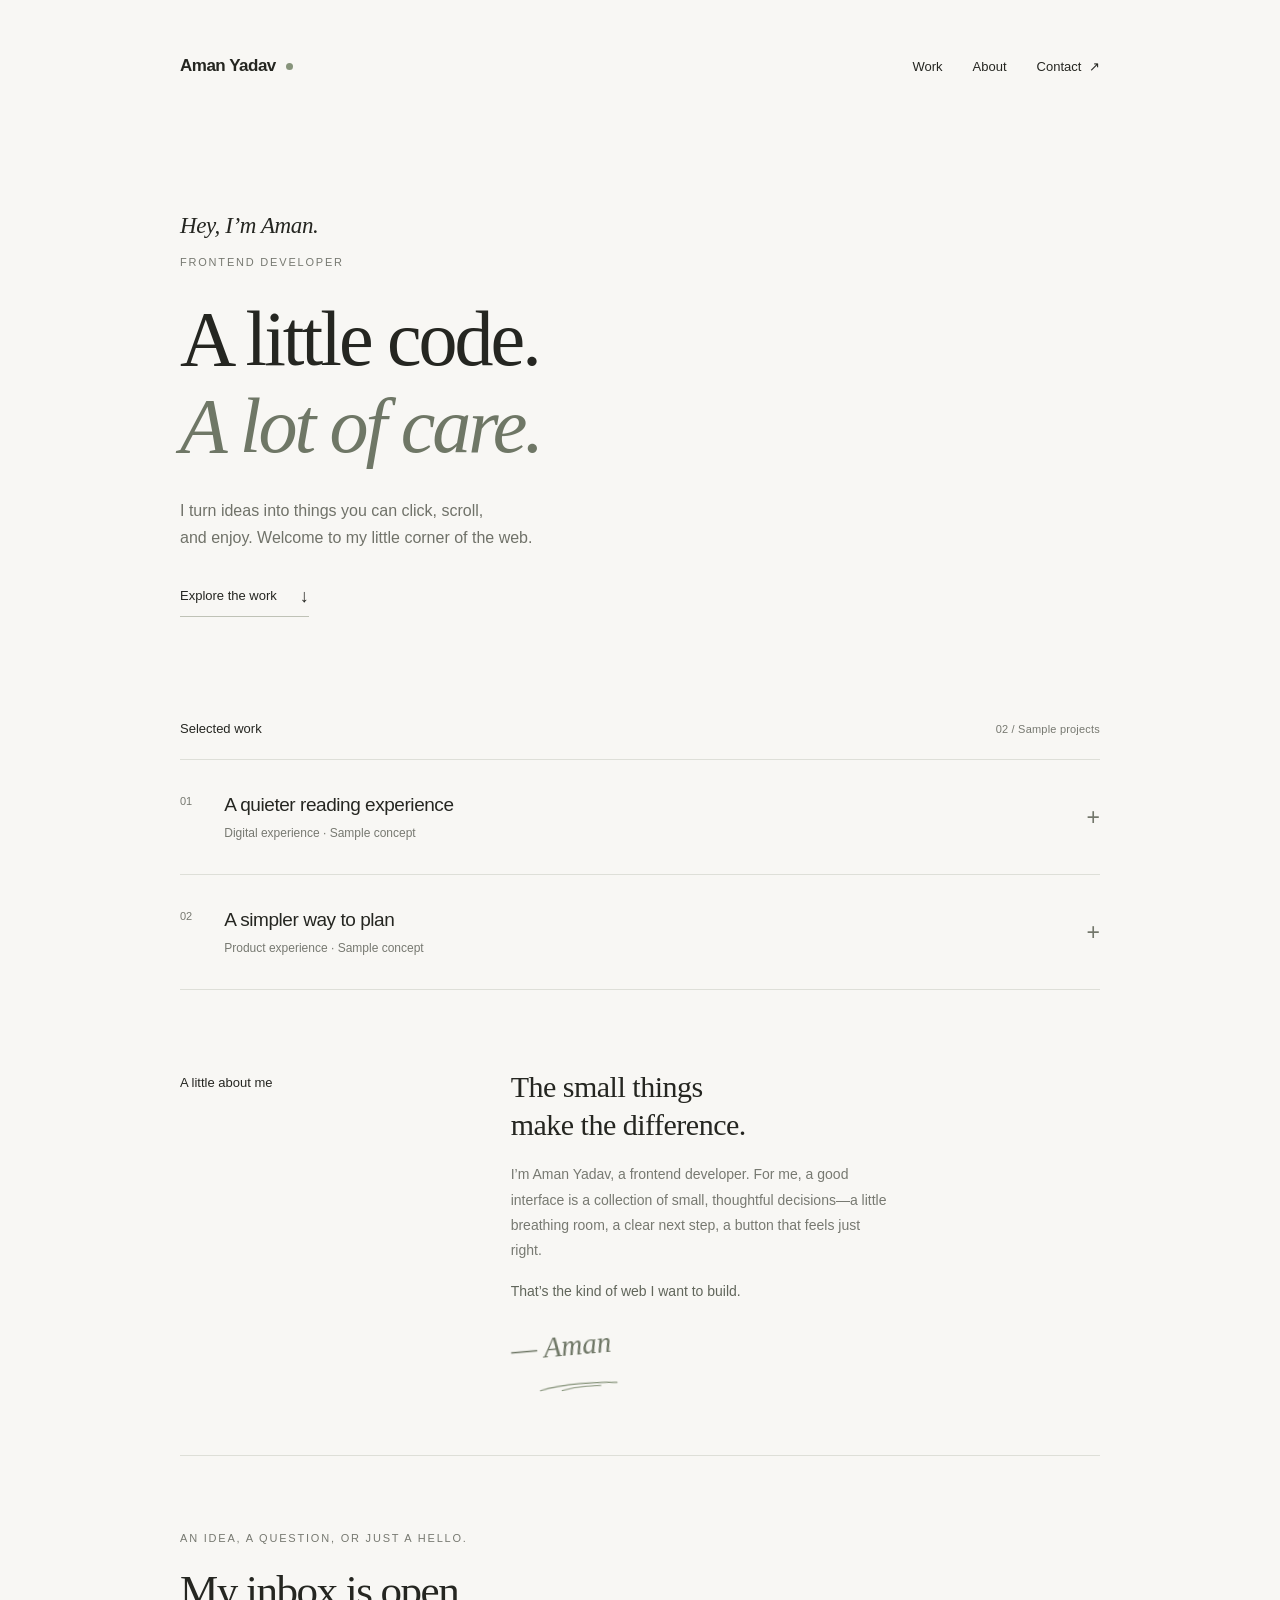
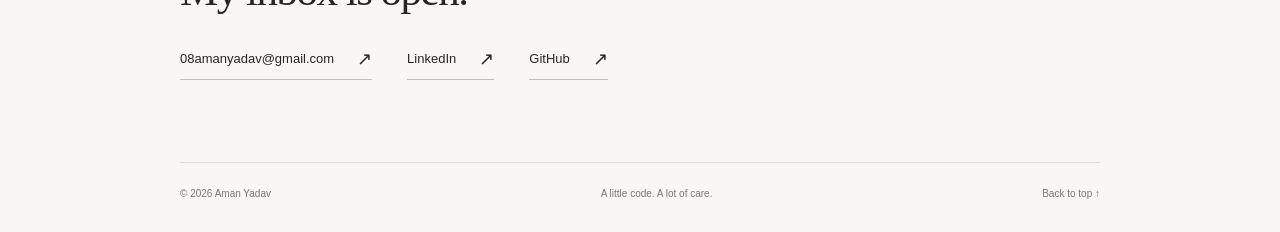
==== index.html @ e84eda53 "Add subtle accessible motion and personal portfolio details" ====
<!doctype html>
<html lang="en">
<head>
  <meta charset="utf-8">
  <meta name="viewport" content="width=device-width, initial-scale=1">
  <meta name="description" content="Aman Yadav, frontend developer. Selected work, a little about me, and a place to connect.">
  <meta name="theme-color" content="#f8f7f4">
  <title>Aman Yadav — Frontend Developer</title>
  <link rel="canonical" href="https://theamanyadav.me/">
  <link rel="icon" href="data:image/svg+xml,%3Csvg xmlns='http://www.w3.org/2000/svg' viewBox='0 0 64 64'%3E%3Crect width='64' height='64' rx='16' fill='%23f8f7f4'/%3E%3Ctext x='32' y='44' text-anchor='middle' font-family='Georgia,serif' font-size='40' fill='%236f7766'%3Ea%3C/text%3E%3C/svg%3E">
  <link rel="stylesheet" href="styles.css">
</head>
<body>
  <a class="skip" href="#main">Skip to content</a>
  <div class="page">
    <header>
      <a class="identity" href="#" aria-label="Aman Yadav, back to top">Aman Yadav<span class="dot" aria-hidden="true"></span></a>
      <nav aria-label="Main navigation"><a href="#work">Work</a><a href="#about">About</a><a href="#contact">Contact <span aria-hidden="true">↗</span></a></nav>
    </header>
    <main id="main">
      <section class="intro" aria-labelledby="intro-title">
        <p class="eyebrow"><span class="greeting">Hey, I’m Aman.</span> Frontend developer</p>
        <h1 id="intro-title">A little code.<br><em>A lot of care.</em></h1>
        <p class="intro-copy">I turn ideas into things you can click, scroll,<br class="desktop-break"> and enjoy. Welcome to my little corner of the web.</p>
        <a class="text-link" href="#work">Explore the work <span aria-hidden="true">↓</span></a>
      </section>
      <section id="work" class="work" aria-labelledby="work-title">
        <div class="section-head"><h2 id="work-title">Selected work</h2><span class="small">02 / Sample projects</span></div>
        <details class="project">
          <summary><span class="number">01</span><span class="project-info"><span class="project-title">A quieter reading experience</span><span class="project-type">Digital experience · Sample concept</span></span><span class="expand" aria-hidden="true">+</span></summary>
          <div class="project-body">
            <div class="project-art reading" role="img" aria-label="Illustrative editorial layout with a large serif headline and simple text lines"><span class="art-label">THE READING ROOM</span><span class="art-heading">A little space<br>for a good story.</span><div class="art-lines"><i></i><i></i><i></i></div><span class="art-foot">TAKE YOUR TIME. &nbsp; READ SOMETHING GOOD.</span></div>
            <p class="detail-label">Sample project</p><h3>Less distraction. More room for ideas.</h3><p>An illustrative direction for a calm editorial experience, built around considered typography and a clear reading rhythm. Replace this entry with your own project, process, and results.</p>
          </div>
        </details>
        <details class="project">
          <summary><span class="number">02</span><span class="project-info"><span class="project-title">A simpler way to plan</span><span class="project-type">Product experience · Sample concept</span></span><span class="expand" aria-hidden="true">+</span></summary>
          <div class="project-body">
            <div class="project-art planner" role="img" aria-label="Illustrative minimal weekly planner with three tasks"><span class="art-label">A LITTLE INTENTION</span><span class="planner-heading">One thing at a time.</span><div class="task"><span class="check checked">✓</span>Make room for what matters.</div><div class="task"><span class="check"></span>Start with something small.</div><div class="task"><span class="check"></span>Leave a little breathing room.</div></div>
            <p class="detail-label">Sample project</p><h3>A clear view of what comes next.</h3><p>An illustrative planning concept that puts the essentials first. A small set of priorities, simple interactions, and room to focus. Replace this entry with a project that tells your story.</p>
          </div>
        </details>
      </section>
      <section id="about" class="about" aria-labelledby="about-title">
        <h2 id="about-title">A little about me</h2>
        <div><p class="about-lead">The small things<br>make the difference.</p><p class="about-copy">I’m Aman Yadav, a frontend developer. For me, a good interface is a collection of small, thoughtful decisions—a little breathing room, a clear next step, a button that feels just right.</p><p class="personal-note">That’s the kind of web I want to build.</p><p class="signature" aria-label="From Aman">— Aman<span class="signature-line" aria-hidden="true"><svg viewBox="0 0 95 9" fill="none"><path d="M2 6C24 1 59 1 91 4M27 8C42 5 60 5 72 6"/></svg></span></p></div>
      </section>
      <section id="contact" class="contact" aria-labelledby="contact-title">
        <p class="eyebrow">An idea, a question, or just a hello.</p><h2 id="contact-title">My inbox is open.</h2>
        <div class="contact-links"><a class="text-link" href="mailto:08amanyadav@gmail.com">08amanyadav@gmail.com <span aria-hidden="true">↗</span></a><a class="text-link" href="https://linkedin.com/in/08amanyadav" target="_blank" rel="noopener noreferrer">LinkedIn <span aria-hidden="true">↗</span></a><a class="text-link" href="https://github.com/01amanyadav" target="_blank" rel="noopener noreferrer">GitHub <span aria-hidden="true">↗</span></a></div>
      </section>
    </main>
    <footer><span>© <span id="year">2026</span> Aman Yadav</span><span>A little code. A lot of care.</span><a href="#">Back to top ↑</a></footer>
  </div>
  <script src="script.js"></script>
</body>
</html>
---- styles.css ----
:root{--paper:#f8f7f4;--ink:#252621;--muted:#777971;--line:#dedfd8;--accent:#87947b;color-scheme:light}
*{box-sizing:border-box}html{scroll-behavior:smooth;scroll-padding-top:40px}body{margin:0;background:var(--paper);color:var(--ink);font-family:Arial,Helvetica,sans-serif;-webkit-font-smoothing:antialiased}a{color:inherit;text-decoration:none}button{font:inherit;color:inherit}a:focus-visible,button:focus-visible,summary:focus-visible{outline:2px solid var(--accent);outline-offset:6px}.page{width:min(100% - 96px,920px);margin:auto}header{height:132px;display:flex;align-items:center;justify-content:space-between}.identity{font-size:17px;font-weight:600;letter-spacing:-.5px;display:flex;align-items:center;gap:10px}.dot{width:7px;height:7px;background:var(--accent);border-radius:50%}nav{display:flex;gap:30px;font-size:13px}nav a{padding:10px 0}nav a:hover,.text-link:hover,footer a:hover{color:var(--muted)}nav span{margin-left:4px}.intro{padding:79px 0 104px}.eyebrow{font-size:11px;text-transform:uppercase;letter-spacing:1.8px;color:var(--muted);margin:0 0 27px;font-weight:500}h1{font-family:Georgia,'Times New Roman',serif;font-weight:400;font-size:clamp(52px,6.5vw,78px);line-height:1.12;letter-spacing:-3px;margin:0 0 27px}h1 em{font-weight:400;color:#6f7766}.intro-copy{font-size:16px;line-height:1.7;color:#707269;margin:0 0 29px}.text-link{font-size:13px;display:inline-flex;align-items:center;gap:23px;line-height:1.8;border-bottom:1px solid #bfc2b6;padding-bottom:4px;transition:color .15s}.text-link span{font-size:18px}.section-head{display:flex;align-items:center;justify-content:space-between;padding-bottom:23px}h2{font-size:13px;font-weight:500;margin:0}.small{font-size:11px;color:var(--muted);letter-spacing:.2px}.project{border-top:1px solid var(--line)}.project:last-child{border-bottom:1px solid var(--line)}summary{list-style:none;display:flex;align-items:center;gap:32px;cursor:pointer;padding:30px 0;min-height:114px}summary::-webkit-details-marker{display:none}.number{font-size:11px;align-self:flex-start;padding-top:5px;color:var(--muted)}.project-info{display:flex;flex-direction:column;gap:10px}.project-title{font-size:19px;font-weight:400;letter-spacing:-.45px}.project-type{font-size:12px;color:var(--muted)}.expand{margin-left:auto;font-size:23px;color:#73776b;font-weight:300;transition:transform .2s}details[open] .expand{transform:rotate(45deg)}summary:hover .project-title{color:#717967}.project-body{padding:0 0 36px 45px;max-width:735px}.project-body p{font-size:14px;line-height:1.8;color:var(--muted);max-width:570px}.project-body h3{font-weight:400;font-size:21px;letter-spacing:-.4px;margin:0}.project-body .detail-label{font-size:10px;text-transform:uppercase;letter-spacing:1.5px;margin:28px 0 13px}.project-art{padding:35px 44px;min-height:290px}.reading{background:#e8e8df}.art-label{display:block;font-size:9px;letter-spacing:2px}.art-heading{font:38px/1.1 Georgia,serif;letter-spacing:-1.1px;display:block;margin:29px 0 19px}.art-lines{display:grid;gap:7px;width:190px}.art-lines i{height:2px;background:#b9bcb0;width:100%}.art-lines i:last-child{width:72%}.art-foot{display:block;font-size:7px;letter-spacing:1.1px;margin-top:27px}.planner{background:#e4e8df}.planner-heading{display:block;font:30px/1.2 Georgia,serif;margin:29px 0 21px;letter-spacing:-.7px}.task{font-size:12px;display:flex;align-items:center;gap:14px;border-top:1px solid #cdd2c6;padding:12px 0;max-width:350px}.check{border:1px solid #b0b7a6;width:15px;height:15px;display:flex;align-items:center;justify-content:center;font-size:10px}.checked{background:#8b987f;color:white;border-color:#8b987f}.about{display:grid;grid-template-columns:1fr 2fr;gap:36px;padding:78px 0 82px;border-bottom:1px solid var(--line)}.about h2{padding-top:7px}.about-lead{font:30px/1.25 Georgia,serif;letter-spacing:-.5px;margin:0 0 19px}.about-copy{font-size:14px;color:var(--muted);line-height:1.8;max-width:380px;margin:0}.contact{padding:76px 0 82px}.contact .eyebrow{margin-bottom:21px}.contact h2{font:43px/1.2 Georgia,serif;letter-spacing:-1.5px;margin-bottom:26px}.contact-button{background:none;border-top:0;border-left:0;border-right:0;cursor:pointer;padding-left:0;padding-right:0}footer{border-top:1px solid var(--line);padding:25px 0 33px;display:flex;justify-content:space-between;gap:20px;color:var(--muted);font-size:10px}dialog{border:1px solid var(--line);padding:48px;width:min(calc(100% - 40px),470px);background:var(--paper);color:var(--ink)}dialog::backdrop{background:#25262166;backdrop-filter:blur(3px)}dialog h2{font:30px/1.15 Georgia,serif;letter-spacing:-.7px}dialog p:not(.eyebrow){font-size:14px;color:var(--muted);line-height:1.7;margin:22px 0}.close-dialog{position:absolute;right:16px;top:12px;border:0;background:none;font-size:24px;cursor:pointer}.dialog-done{background:var(--ink);color:var(--paper);padding:11px 20px;font-size:12px;border:0;cursor:pointer}.skip{position:fixed;top:-100px;left:20px;padding:12px;background:var(--ink);color:var(--paper);z-index:10}.skip:focus{top:12px}
@media(max-width:640px){.page{width:calc(100% - 44px)}header{height:94px}.identity{font-size:15px}nav{gap:18px;font-size:11px}.intro{padding:56px 0 75px}h1{font-size:54px;letter-spacing:-2.2px}.intro-copy{font-size:14px}.section-head{padding-bottom:19px}.small{font-size:10px}summary{gap:20px;padding:25px 0;min-height:108px}.project-title{font-size:17px}.project-type{font-size:11px}.project-body{padding-left:0}.project-art{padding:28px;min-height:270px}.art-heading{font-size:34px}.planner-heading{font-size:27px}.about{grid-template-columns:1fr;gap:26px;padding:57px 0}.about-lead{font-size:28px}.contact{padding:58px 0 62px}.contact h2{font-size:35px}footer{flex-wrap:wrap;line-height:1.8;row-gap:10px}footer span:nth-child(2){display:none}dialog{padding:40px 28px}}
@media(max-width:360px){nav{gap:12px}h1{font-size:46px}.project-title{font-size:15px}.small{font-size:9px}}
@media(prefers-reduced-motion:reduce){html{scroll-behavior:auto}*{transition:none!important}}
.contact-links{display:flex;gap:35px;flex-wrap:wrap;align-items:center}

/* Personal details and quiet, one-time motion. */
.greeting{display:block;font:italic 23px/1.3 Georgia,'Times New Roman',serif;text-transform:none;letter-spacing:-.4px;color:var(--ink);margin-bottom:15px}
.personal-note{font-size:14px;line-height:1.8;max-width:380px;margin:16px 0 0;color:#61665b}
.signature{position:relative;display:inline-block;font:italic 29px/1.2 Georgia,'Times New Roman',serif;color:#6f7766;margin:25px 0 9px;transform:rotate(-5deg)}
.signature-line{position:absolute;left:24px;right:-6px;bottom:-10px;height:9px}.signature-line svg{width:100%;height:100%;overflow:visible}.signature-line path{stroke:#87947b;stroke-width:1.3;stroke-linecap:round}
nav a{position:relative}nav a::after{content:'';position:absolute;bottom:3px;left:0;right:0;height:1px;background:var(--accent);transform:scaleX(0);transform-origin:left}
nav a:hover::after,nav a:focus-visible::after{transform:scaleX(1)}
@media(prefers-reduced-motion:no-preference){
  .intro>*{animation:arrive 760ms cubic-bezier(.2,.65,.3,1) both}.intro>:nth-child(2){animation-delay:90ms}.intro>:nth-child(3){animation-delay:170ms}.intro>:nth-child(4){animation-delay:240ms}
  nav a::after{transition:transform 240ms ease}.text-link span{transition:transform 230ms ease}.text-link:hover span,.text-link:focus-visible span{transform:translate(2px,-2px)}.intro .text-link:hover span,.intro .text-link:focus-visible span{transform:translateY(3px)}
  .project-info{transition:transform 240ms ease}.project-title{transition:color 240ms ease}summary:hover .project-info,summary:focus-visible .project-info{transform:translateX(4px)}
  details[open] .project-body{animation:arrive 420ms ease both}
}
@keyframes arrive{from{opacity:0;transform:translateY(12px)}to{opacity:1;transform:translateY(0)}}
@media(prefers-reduced-motion:reduce){*,*::before,*::after{animation:none!important;transition:none!important}}
@media(max-width:640px){.greeting{font-size:21px}.contact-links{gap:22px}.personal-note{font-size:14px}}
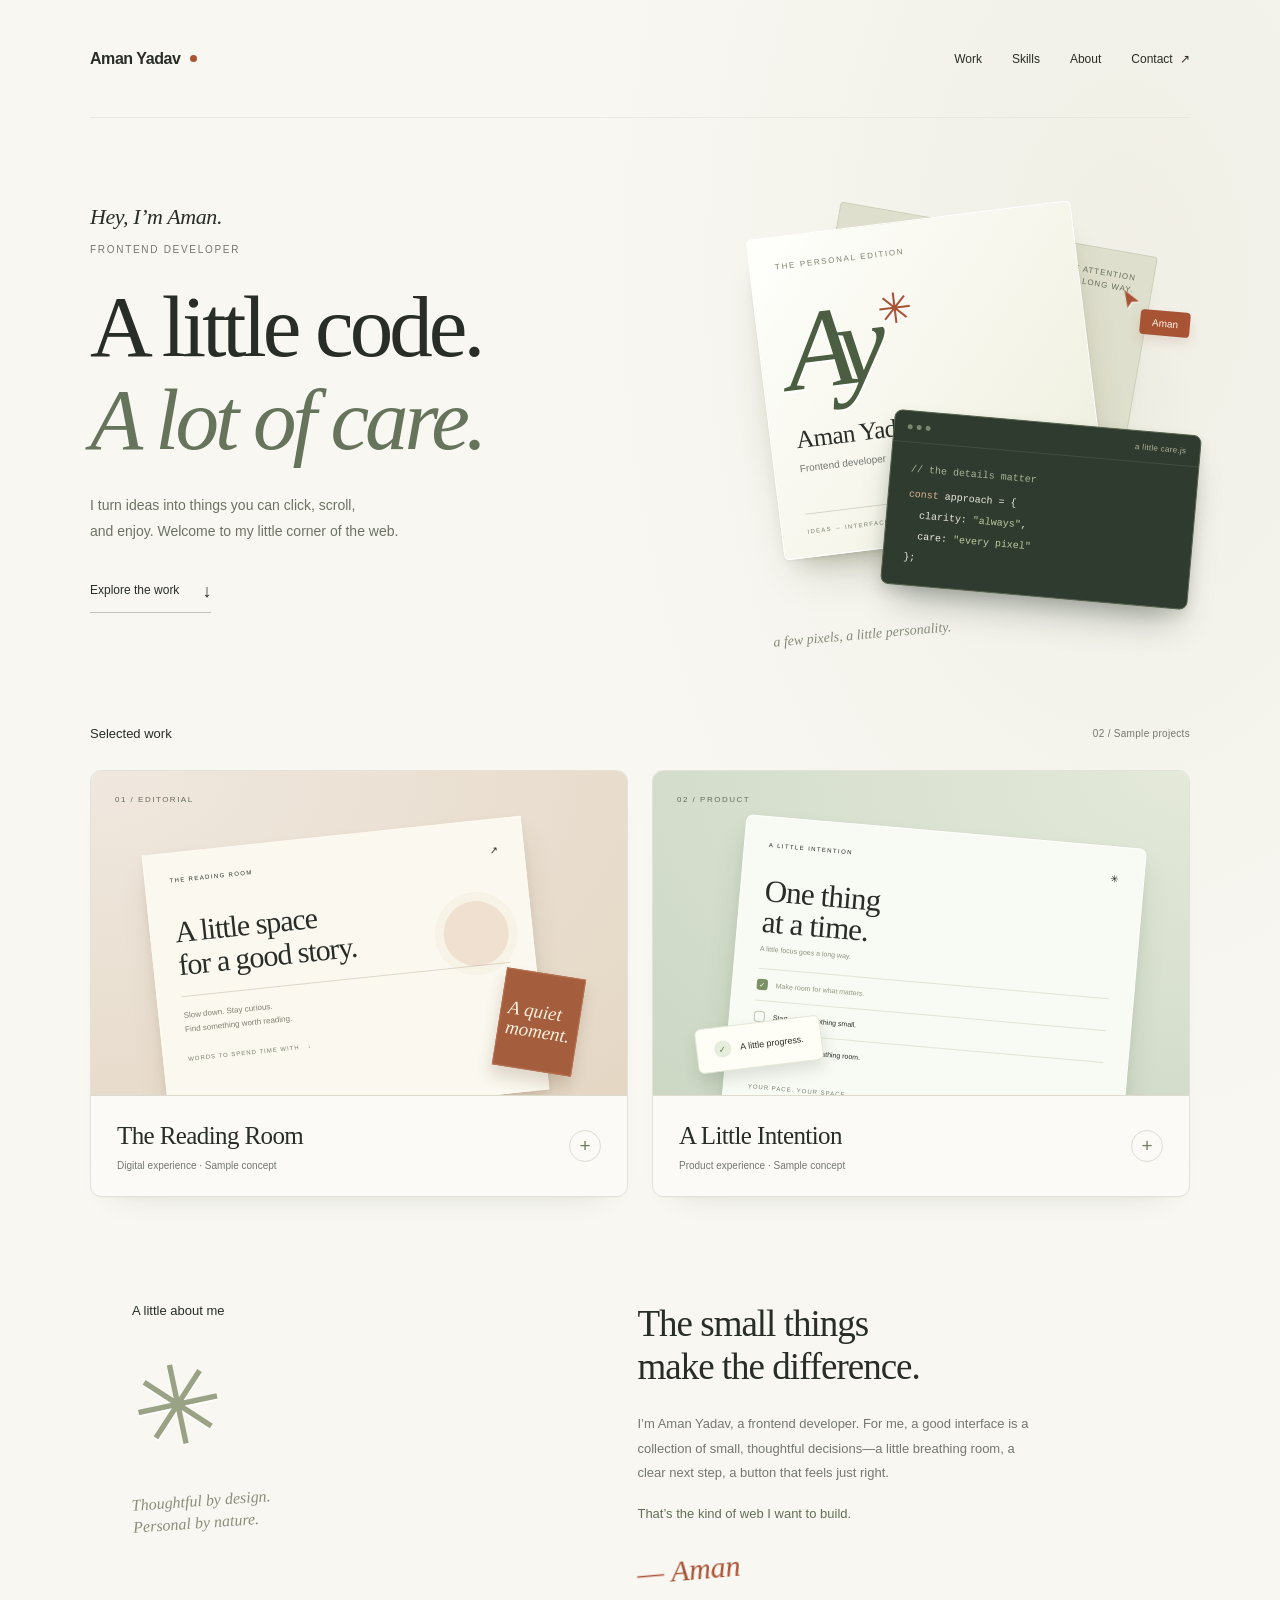
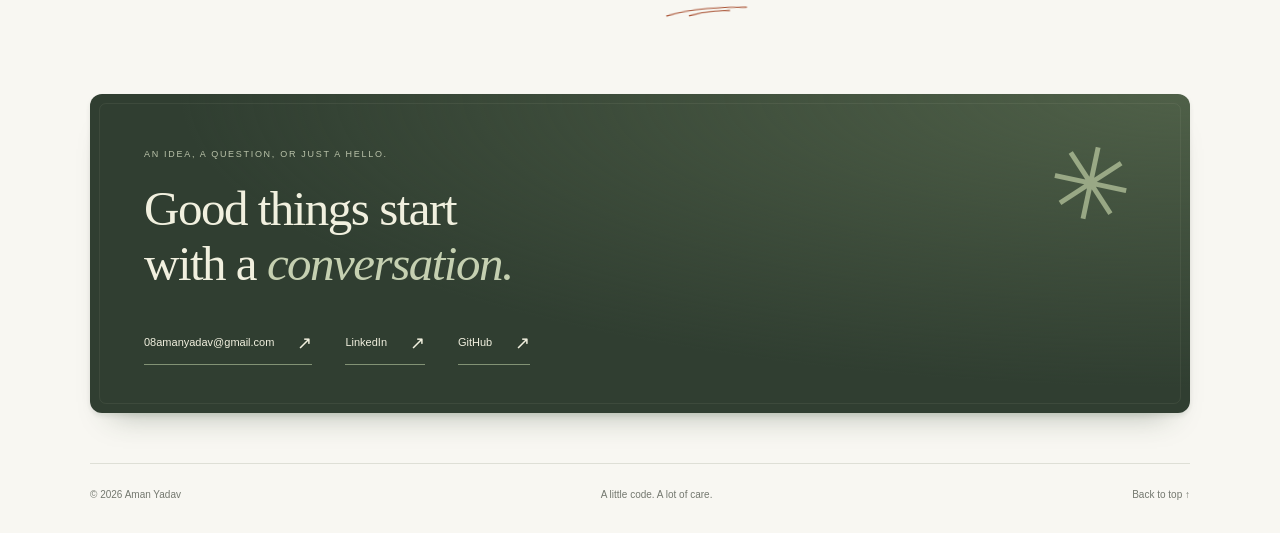
==== commit 8161b4a0: "Add HTML, CSS and JavaScript skills page and complete portfolio visual refresh" ====
--- a/index.html
+++ b/index.html
@@ -15,38 +15,46 @@
   <div class="page">
     <header>
       <a class="identity" href="#" aria-label="Aman Yadav, back to top">Aman Yadav<span class="dot" aria-hidden="true"></span></a>
-      <nav aria-label="Main navigation"><a href="#work">Work</a><a href="#about">About</a><a href="#contact">Contact <span aria-hidden="true">↗</span></a></nav>
+      <nav aria-label="Main navigation"><a href="#work">Work</a><a href="skills.html">Skills</a><a href="#about">About</a><a href="#contact">Contact <span aria-hidden="true">↗</span></a></nav>
     </header>
     <main id="main">
       <section class="intro" aria-labelledby="intro-title">
+        <div class="intro-content">
         <p class="eyebrow"><span class="greeting">Hey, I’m Aman.</span> Frontend developer</p>
         <h1 id="intro-title">A little code.<br><em>A lot of care.</em></h1>
         <p class="intro-copy">I turn ideas into things you can click, scroll,<br class="desktop-break"> and enjoy. Welcome to my little corner of the web.</p>
         <a class="text-link" href="#work">Explore the work <span aria-hidden="true">↓</span></a>
+        </div>
+        <div class="hero-art" aria-hidden="true">
+          <div class="art-orbit"></div>
+          <div class="back-sheet"><span>A LITTLE ATTENTION<br>GOES A LONG WAY.</span></div>
+          <div class="identity-card"><span class="card-kicker">THE PERSONAL EDITION</span><span class="monogram">Ay<span>✳</span></span><span class="card-name">Aman Yadav</span><span class="card-role">Frontend developer</span><span class="card-bottom">IDEAS → INTERFACES <span>01 / AY</span></span></div>
+          <div class="tiny-window"><div class="window-bar"><span></span><span></span><span></span><small>a little care.js</small></div><div class="code-note"><span class="code-comment">// the details matter</span><span><b>const</b> approach = {</span><span>&nbsp; clarity: <i>"always"</i>,</span><span>&nbsp; care: <i>"every pixel"</i></span><span>};</span></div></div>
+          <span class="cursor-label"><svg viewBox="0 0 24 24" fill="currentColor"><path d="M3 2l17 11-8 1-4 7z"/></svg>Aman</span>
+          <span class="art-caption">a few pixels, a little personality.</span>
+        </div>
       </section>
       <section id="work" class="work" aria-labelledby="work-title">
         <div class="section-head"><h2 id="work-title">Selected work</h2><span class="small">02 / Sample projects</span></div>
         <details class="project">
-          <summary><span class="number">01</span><span class="project-info"><span class="project-title">A quieter reading experience</span><span class="project-type">Digital experience · Sample concept</span></span><span class="expand" aria-hidden="true">+</span></summary>
+          <summary><span class="project-preview reading" aria-hidden="true"><span class="preview-tag">01 / EDITORIAL</span><span class="reading-sheet"><span class="mini-brand">THE READING ROOM <span>↗</span></span><span class="reading-headline">A little space<br>for a good story.</span><span class="reading-sun"></span><span class="mini-rule"></span><span class="mini-copy">Slow down. Stay curious.<br>Find something worth reading.</span><span class="mini-bottom">WORDS TO SPEND TIME WITH &nbsp; ↓</span></span><span class="bookmark">A quiet<br>moment.</span></span><span class="project-meta"><span class="project-info"><span class="project-title">The Reading Room</span><span class="project-type">Digital experience · Sample concept</span></span><span class="expand" aria-hidden="true">+</span></span></summary>
           <div class="project-body">
-            <div class="project-art reading" role="img" aria-label="Illustrative editorial layout with a large serif headline and simple text lines"><span class="art-label">THE READING ROOM</span><span class="art-heading">A little space<br>for a good story.</span><div class="art-lines"><i></i><i></i><i></i></div><span class="art-foot">TAKE YOUR TIME. &nbsp; READ SOMETHING GOOD.</span></div>
-            <p class="detail-label">Sample project</p><h3>Less distraction. More room for ideas.</h3><p>An illustrative direction for a calm editorial experience, built around considered typography and a clear reading rhythm. Replace this entry with your own project, process, and results.</p>
+            <p class="detail-label">The idea</p><h3>Less distraction.<br>More room for ideas.</h3><p>A sample editorial concept built around generous spacing, considered typography, and a clear reading rhythm. A small exploration of how a quieter interface can give a story room to breathe.</p>
           </div>
         </details>
         <details class="project">
-          <summary><span class="number">02</span><span class="project-info"><span class="project-title">A simpler way to plan</span><span class="project-type">Product experience · Sample concept</span></span><span class="expand" aria-hidden="true">+</span></summary>
+          <summary><span class="project-preview planner" aria-hidden="true"><span class="preview-tag">02 / PRODUCT</span><span class="planner-sheet"><span class="mini-brand">A LITTLE INTENTION <span>✳</span></span><span class="planner-heading">One thing<br>at a time.</span><span class="planner-subtitle">A little focus goes a long way.</span><span class="task done"><span class="check">✓</span>Make room for what matters.</span><span class="task"><span class="check"></span>Start with something small.</span><span class="task"><span class="check"></span>Leave a little breathing room.</span><span class="mini-bottom">YOUR PACE. YOUR SPACE.</span></span><span class="floating-note"><span>✓</span> A little progress.</span></span><span class="project-meta"><span class="project-info"><span class="project-title">A Little Intention</span><span class="project-type">Product experience · Sample concept</span></span><span class="expand" aria-hidden="true">+</span></span></summary>
           <div class="project-body">
-            <div class="project-art planner" role="img" aria-label="Illustrative minimal weekly planner with three tasks"><span class="art-label">A LITTLE INTENTION</span><span class="planner-heading">One thing at a time.</span><div class="task"><span class="check checked">✓</span>Make room for what matters.</div><div class="task"><span class="check"></span>Start with something small.</div><div class="task"><span class="check"></span>Leave a little breathing room.</div></div>
-            <p class="detail-label">Sample project</p><h3>A clear view of what comes next.</h3><p>An illustrative planning concept that puts the essentials first. A small set of priorities, simple interactions, and room to focus. Replace this entry with a project that tells your story.</p>
+            <p class="detail-label">The idea</p><h3>A clear view of<br>what comes next.</h3><p>A sample planning concept that puts the essentials first. A small set of priorities, simple interactions, and room to focus—an exploration of making everyday tasks feel a little lighter.</p>
           </div>
         </details>
       </section>
       <section id="about" class="about" aria-labelledby="about-title">
-        <h2 id="about-title">A little about me</h2>
+        <div class="about-label"><h2 id="about-title">A little about me</h2><span class="about-flower" aria-hidden="true">✳</span><span class="margin-note">Thoughtful by design.<br>Personal by nature.</span></div>
         <div><p class="about-lead">The small things<br>make the difference.</p><p class="about-copy">I’m Aman Yadav, a frontend developer. For me, a good interface is a collection of small, thoughtful decisions—a little breathing room, a clear next step, a button that feels just right.</p><p class="personal-note">That’s the kind of web I want to build.</p><p class="signature" aria-label="From Aman">— Aman<span class="signature-line" aria-hidden="true"><svg viewBox="0 0 95 9" fill="none"><path d="M2 6C24 1 59 1 91 4M27 8C42 5 60 5 72 6"/></svg></span></p></div>
       </section>
       <section id="contact" class="contact" aria-labelledby="contact-title">
-        <p class="eyebrow">An idea, a question, or just a hello.</p><h2 id="contact-title">My inbox is open.</h2>
+        <span class="contact-star" aria-hidden="true">✳</span><p class="eyebrow">An idea, a question, or just a hello.</p><h2 id="contact-title">Good things start<br>with a <em>conversation.</em></h2>
         <div class="contact-links"><a class="text-link" href="mailto:08amanyadav@gmail.com">08amanyadav@gmail.com <span aria-hidden="true">↗</span></a><a class="text-link" href="https://linkedin.com/in/08amanyadav" target="_blank" rel="noopener noreferrer">LinkedIn <span aria-hidden="true">↗</span></a><a class="text-link" href="https://github.com/01amanyadav" target="_blank" rel="noopener noreferrer">GitHub <span aria-hidden="true">↗</span></a></div>
       </section>
     </main>
--- a/styles.css
+++ b/styles.css
@@ -1,23 +1,19 @@
-:root{--paper:#f8f7f4;--ink:#252621;--muted:#777971;--line:#dedfd8;--accent:#87947b;color-scheme:light}
-*{box-sizing:border-box}html{scroll-behavior:smooth;scroll-padding-top:40px}body{margin:0;background:var(--paper);color:var(--ink);font-family:Arial,Helvetica,sans-serif;-webkit-font-smoothing:antialiased}a{color:inherit;text-decoration:none}button{font:inherit;color:inherit}a:focus-visible,button:focus-visible,summary:focus-visible{outline:2px solid var(--accent);outline-offset:6px}.page{width:min(100% - 96px,920px);margin:auto}header{height:132px;display:flex;align-items:center;justify-content:space-between}.identity{font-size:17px;font-weight:600;letter-spacing:-.5px;display:flex;align-items:center;gap:10px}.dot{width:7px;height:7px;background:var(--accent);border-radius:50%}nav{display:flex;gap:30px;font-size:13px}nav a{padding:10px 0}nav a:hover,.text-link:hover,footer a:hover{color:var(--muted)}nav span{margin-left:4px}.intro{padding:79px 0 104px}.eyebrow{font-size:11px;text-transform:uppercase;letter-spacing:1.8px;color:var(--muted);margin:0 0 27px;font-weight:500}h1{font-family:Georgia,'Times New Roman',serif;font-weight:400;font-size:clamp(52px,6.5vw,78px);line-height:1.12;letter-spacing:-3px;margin:0 0 27px}h1 em{font-weight:400;color:#6f7766}.intro-copy{font-size:16px;line-height:1.7;color:#707269;margin:0 0 29px}.text-link{font-size:13px;display:inline-flex;align-items:center;gap:23px;line-height:1.8;border-bottom:1px solid #bfc2b6;padding-bottom:4px;transition:color .15s}.text-link span{font-size:18px}.section-head{display:flex;align-items:center;justify-content:space-between;padding-bottom:23px}h2{font-size:13px;font-weight:500;margin:0}.small{font-size:11px;color:var(--muted);letter-spacing:.2px}.project{border-top:1px solid var(--line)}.project:last-child{border-bottom:1px solid var(--line)}summary{list-style:none;display:flex;align-items:center;gap:32px;cursor:pointer;padding:30px 0;min-height:114px}summary::-webkit-details-marker{display:none}.number{font-size:11px;align-self:flex-start;padding-top:5px;color:var(--muted)}.project-info{display:flex;flex-direction:column;gap:10px}.project-title{font-size:19px;font-weight:400;letter-spacing:-.45px}.project-type{font-size:12px;color:var(--muted)}.expand{margin-left:auto;font-size:23px;color:#73776b;font-weight:300;transition:transform .2s}details[open] .expand{transform:rotate(45deg)}summary:hover .project-title{color:#717967}.project-body{padding:0 0 36px 45px;max-width:735px}.project-body p{font-size:14px;line-height:1.8;color:var(--muted);max-width:570px}.project-body h3{font-weight:400;font-size:21px;letter-spacing:-.4px;margin:0}.project-body .detail-label{font-size:10px;text-transform:uppercase;letter-spacing:1.5px;margin:28px 0 13px}.project-art{padding:35px 44px;min-height:290px}.reading{background:#e8e8df}.art-label{display:block;font-size:9px;letter-spacing:2px}.art-heading{font:38px/1.1 Georgia,serif;letter-spacing:-1.1px;display:block;margin:29px 0 19px}.art-lines{display:grid;gap:7px;width:190px}.art-lines i{height:2px;background:#b9bcb0;width:100%}.art-lines i:last-child{width:72%}.art-foot{display:block;font-size:7px;letter-spacing:1.1px;margin-top:27px}.planner{background:#e4e8df}.planner-heading{display:block;font:30px/1.2 Georgia,serif;margin:29px 0 21px;letter-spacing:-.7px}.task{font-size:12px;display:flex;align-items:center;gap:14px;border-top:1px solid #cdd2c6;padding:12px 0;max-width:350px}.check{border:1px solid #b0b7a6;width:15px;height:15px;display:flex;align-items:center;justify-content:center;font-size:10px}.checked{background:#8b987f;color:white;border-color:#8b987f}.about{display:grid;grid-template-columns:1fr 2fr;gap:36px;padding:78px 0 82px;border-bottom:1px solid var(--line)}.about h2{padding-top:7px}.about-lead{font:30px/1.25 Georgia,serif;letter-spacing:-.5px;margin:0 0 19px}.about-copy{font-size:14px;color:var(--muted);line-height:1.8;max-width:380px;margin:0}.contact{padding:76px 0 82px}.contact .eyebrow{margin-bottom:21px}.contact h2{font:43px/1.2 Georgia,serif;letter-spacing:-1.5px;margin-bottom:26px}.contact-button{background:none;border-top:0;border-left:0;border-right:0;cursor:pointer;padding-left:0;padding-right:0}footer{border-top:1px solid var(--line);padding:25px 0 33px;display:flex;justify-content:space-between;gap:20px;color:var(--muted);font-size:10px}dialog{border:1px solid var(--line);padding:48px;width:min(calc(100% - 40px),470px);background:var(--paper);color:var(--ink)}dialog::backdrop{background:#25262166;backdrop-filter:blur(3px)}dialog h2{font:30px/1.15 Georgia,serif;letter-spacing:-.7px}dialog p:not(.eyebrow){font-size:14px;color:var(--muted);line-height:1.7;margin:22px 0}.close-dialog{position:absolute;right:16px;top:12px;border:0;background:none;font-size:24px;cursor:pointer}.dialog-done{background:var(--ink);color:var(--paper);padding:11px 20px;font-size:12px;border:0;cursor:pointer}.skip{position:fixed;top:-100px;left:20px;padding:12px;background:var(--ink);color:var(--paper);z-index:10}.skip:focus{top:12px}
-@media(max-width:640px){.page{width:calc(100% - 44px)}header{height:94px}.identity{font-size:15px}nav{gap:18px;font-size:11px}.intro{padding:56px 0 75px}h1{font-size:54px;letter-spacing:-2.2px}.intro-copy{font-size:14px}.section-head{padding-bottom:19px}.small{font-size:10px}summary{gap:20px;padding:25px 0;min-height:108px}.project-title{font-size:17px}.project-type{font-size:11px}.project-body{padding-left:0}.project-art{padding:28px;min-height:270px}.art-heading{font-size:34px}.planner-heading{font-size:27px}.about{grid-template-columns:1fr;gap:26px;padding:57px 0}.about-lead{font-size:28px}.contact{padding:58px 0 62px}.contact h2{font-size:35px}footer{flex-wrap:wrap;line-height:1.8;row-gap:10px}footer span:nth-child(2){display:none}dialog{padding:40px 28px}}
-@media(max-width:360px){nav{gap:12px}h1{font-size:46px}.project-title{font-size:15px}.small{font-size:9px}}
-@media(prefers-reduced-motion:reduce){html{scroll-behavior:auto}*{transition:none!important}}
-.contact-links{display:flex;gap:35px;flex-wrap:wrap;align-items:center}
+:root{--paper:#f8f7f2;--ink:#282d27;--muted:#74786f;--line:#dedfd6;--accent:#76846a;--clay:#a95335;color-scheme:light}
+*{box-sizing:border-box}html{scroll-behavior:smooth;scroll-padding-top:36px}body{margin:0;background:radial-gradient(ellipse at 88% 13%,#eae8da88,transparent 34%),var(--paper);color:var(--ink);font-family:Arial,Helvetica,sans-serif;-webkit-font-smoothing:antialiased}a{color:inherit;text-decoration:none}button{font:inherit}a:focus-visible,summary:focus-visible{outline:2px solid var(--clay);outline-offset:7px}.page{width:min(100% - 112px,1100px);margin:auto}header{height:118px;display:flex;align-items:center;justify-content:space-between;border-bottom:1px solid #dedfd680}.identity{font-size:16px;font-weight:600;letter-spacing:-.45px;display:flex;align-items:center;gap:10px}.dot{width:7px;height:7px;background:var(--clay);border-radius:50%}nav{display:flex;gap:30px;font-size:12px}nav a{position:relative;padding:10px 0}nav a::after{content:'';position:absolute;bottom:3px;left:0;right:0;height:1px;background:var(--clay);transform:scaleX(0);transform-origin:left}nav a:hover::after,nav a:focus-visible::after{transform:scaleX(1)}nav span{margin-left:4px}
+.intro{display:grid;grid-template-columns:1.25fr 1fr;align-items:center;gap:35px;padding:80px 0 108px}.intro-content{position:relative;z-index:1}.eyebrow{font-size:10px;text-transform:uppercase;letter-spacing:1.7px;color:var(--muted);margin:0 0 26px;font-weight:500}.greeting{display:block;font:italic 22px/1.3 Georgia,serif;text-transform:none;letter-spacing:-.4px;color:var(--ink);margin-bottom:13px}h1{font:400 clamp(56px,6.8vw,88px)/1.06 Georgia,'Times New Roman',serif;letter-spacing:-4px;margin:0 0 27px}h1 em{font-weight:400;color:#66745c}.intro-copy{font-size:14px;line-height:1.85;color:#6c7365;margin:0 0 30px}.text-link{font-size:12px;display:inline-flex;align-items:center;gap:23px;line-height:1.8;border-bottom:1px solid #bfc2b6;padding-bottom:5px}.text-link span{font-size:18px}.text-link:hover{color:var(--clay)}
+.hero-art{height:420px;position:relative;isolation:isolate}.art-orbit{position:absolute;inset:13% -2% 10% 2%;border-radius:50%;background:radial-gradient(ellipse,#d9dbc980,#e9e8df00 69%);z-index:-1}.back-sheet{position:absolute;width:68%;height:75%;left:20%;top:7%;background:#dfdfcd;border:1px solid #cdcfbc;transform:rotate(10deg);border-radius:3px;box-shadow:0 15px 25px -18px #45482c66}.back-sheet>span{position:absolute;right:17px;top:18px;font:8px/1.5 Arial,sans-serif;letter-spacing:1px;color:#667059;text-align:right}.identity-card{position:absolute;width:69%;height:77%;left:10%;top:5%;background:linear-gradient(130deg,#fffffc,#eeeede);border:1px solid #fff;border-radius:5px;transform:rotate(-7deg);padding:25px;box-shadow:0 2px 2px #464a2810,0 16px 25px -16px #464a2855,0 30px 50px -24px #464a2850}.card-kicker{font-size:8px;letter-spacing:1.7px;color:#7c806e;display:block}.monogram{font:italic 114px/.95 Georgia,serif;letter-spacing:-13px;display:block;margin:28px 0 19px;color:#4c5e42;text-shadow:1px 2px #fff}.monogram>span{font:42px/1 Georgia,serif;color:var(--clay);display:inline-block;vertical-align:top;margin:3px 0 0 8px;letter-spacing:0}.card-name{font:25px/1.2 Georgia,serif;display:block;letter-spacing:-.6px}.card-role{font-size:10px;color:var(--muted);display:block;margin-top:8px}.card-bottom{position:absolute;bottom:22px;left:25px;right:25px;display:flex;justify-content:space-between;border-top:1px solid #d4d7c9;padding-top:14px;font-size:6px;letter-spacing:1.3px;color:#787f6c}.tiny-window{position:absolute;width:65%;right:-1%;bottom:5%;background:#303b2f;color:#e8ebdd;border:1px solid #53614b;border-radius:8px;box-shadow:0 6px 14px #242e2720,0 24px 36px -14px #283b2b65;transform:rotate(5deg);overflow:hidden}.window-bar{height:31px;border-bottom:1px solid #ffffff16;display:flex;align-items:center;gap:4px;padding:0 13px}.window-bar>span{width:5px;height:5px;background:#9ca68b;border-radius:50%;opacity:.7}.window-bar small{font-size:8px;color:#acb59e;margin-left:auto;letter-spacing:.3px}.code-note{display:flex;flex-direction:column;gap:7px;padding:20px;font:10px/1.4 'Courier New',monospace}.code-note .code-comment{color:#a8b39a;margin-bottom:4px}.code-note b{color:#d6b390;font-weight:400}.code-note i{font-style:normal;color:#bdcc9f}.cursor-label{position:absolute;right:0;top:27%;background:var(--clay);color:#fff7e8;padding:7px 12px;font-size:10px;border-radius:4px;transform:rotate(5deg);box-shadow:0 6px 12px #8b493624}.cursor-label svg{position:absolute;width:22px;height:22px;left:-21px;top:-19px;color:var(--clay);filter:drop-shadow(1px 1px 0 #fff)}.art-caption{position:absolute;bottom:-25px;left:12%;font:italic 14px Georgia,serif;color:#858b7b;transform:rotate(-5deg)}
+.work{display:grid;grid-template-columns:1fr 1fr;gap:24px;align-items:start}.section-head{grid-column:1/-1;display:flex;align-items:center;justify-content:space-between;padding-bottom:5px}h2{font-size:13px;font-weight:500;margin:0}.small{font-size:10px;color:var(--muted);letter-spacing:.3px}.project{border:1px solid #e1e2d8;border-radius:11px;background:#ffffff60;box-shadow:0 3px 2px -2px #333d2507,0 18px 30px -25px #3a472a33;overflow:hidden}summary{list-style:none;cursor:pointer}summary::-webkit-details-marker{display:none}.project-preview{height:325px;display:block;position:relative;overflow:hidden;border-bottom:1px solid #dddace}.reading{background:radial-gradient(ellipse at top left,#f0e8df,#e4d7c4)}.planner{background:radial-gradient(ellipse at top right,#e4e9da,#ccd7c4)}.preview-tag{position:absolute;left:24px;top:24px;font-size:8px;letter-spacing:1.5px;color:#656b5b}.reading-sheet{position:absolute;top:64px;left:12%;width:71%;height:275px;padding:23px 24px;background:#faf8ef;transform:rotate(-6deg);box-shadow:0 3px 7px #543a2310,0 20px 30px -6px #684f3b35;border:1px solid #fffaf0}.mini-brand{display:flex;justify-content:space-between;font-size:6px;letter-spacing:1.4px;line-height:1.5}.mini-brand>span{font-size:10px}.reading-headline{display:block;font:30px/1.1 Georgia,serif;letter-spacing:-1px;margin:24px 0 15px;position:relative;z-index:1}.reading-sun{position:absolute;right:23px;top:79px;width:65px;height:65px;border-radius:50%;background:#cf987441;box-shadow:0 0 0 9px #cf987410}.mini-rule{display:block;height:1px;width:100%;background:#ddd7c8}.mini-copy{display:block;font-size:8px;line-height:1.7;color:#828072;margin-top:12px}.mini-bottom{display:block;font-size:6px;letter-spacing:1px;color:#7a806d;margin-top:20px}.bookmark{position:absolute;right:9%;bottom:24px;width:80px;height:98px;background:#a45d3d;color:#fbf1dd;display:flex;align-items:center;justify-content:center;transform:rotate(9deg);font:italic 19px/1.05 Georgia,serif;box-shadow:0 10px 15px #65412730;border:1px solid #b77250}.planner-sheet{position:absolute;top:60px;left:15%;width:75%;height:294px;padding:24px;background:#f8faf4;transform:rotate(5deg);border:1px solid #fff;border-radius:7px;box-shadow:0 3px 8px #3648320a,0 20px 30px -4px #425d3433}.planner-heading{display:block;font:31px/1 Georgia,serif;letter-spacing:-.8px;margin:19px 0 8px}.planner-subtitle{font-size:7px;display:block;color:#8b9282;margin-bottom:16px}.task{display:flex;align-items:center;gap:8px;font-size:7px;border-top:1px solid #e0e6d7;padding:10px 0}.check{width:11px;height:11px;border:1px solid #c1cbb7;border-radius:3px;display:flex;align-items:center;justify-content:center;font-size:7px}.done{color:#909981}.done .check{color:#fff;background:#7a9165;border-color:#7a9165}.floating-note{position:absolute;bottom:28px;left:8%;padding:13px 17px;background:#fffef6;border:1px solid #e4e8d9;box-shadow:0 8px 15px #3d513326;transform:rotate(-7deg);font-size:9px;border-radius:6px}.floating-note>span{display:inline-flex;background:#e6eddc;color:#6e8257;border-radius:50%;width:17px;height:17px;align-items:center;justify-content:center;margin-right:7px}.project-meta{display:flex;align-items:center;justify-content:space-between;padding:25px 26px;gap:14px}.project-info{display:flex;flex-direction:column;gap:9px}.project-title{font:25px/1.2 Georgia,serif;letter-spacing:-.6px}.project-type{font-size:10px;color:var(--muted)}.expand{width:32px;height:32px;border:1px solid #dbdfd0;display:flex;align-items:center;justify-content:center;border-radius:50%;font-size:19px;color:#737e63;flex-shrink:0}details[open] .expand{transform:rotate(45deg)}.project-body{padding:0 26px 26px}.detail-label{font-size:9px;text-transform:uppercase;letter-spacing:1.5px;color:#838b75;margin:4px 0 15px}.project-body h3{font:25px/1.2 Georgia,serif;letter-spacing:-.5px;margin:0 0 13px}.project-body p:last-child{font-size:12px;line-height:1.85;color:var(--muted);margin:0}
+.about{display:grid;grid-template-columns:1fr 1.2fr;gap:80px;padding:106px 42px 97px}.about-label{position:relative}.about-flower{display:block;font:110px/1 Georgia,serif;color:#9aa286;margin:32px 0 20px;text-shadow:0 2px #fff;transform:rotate(-12deg);width:110px}.margin-note{font:italic 16px/1.4 Georgia,serif;color:#8b8e7b;display:block;transform:rotate(-4deg)}.about-lead{font:37px/1.15 Georgia,serif;letter-spacing:-1px;margin:0 0 24px}.about-copy,.personal-note{font-size:13px;line-height:1.9;color:var(--muted);max-width:400px;margin:0}.personal-note{color:#626f58;margin-top:16px}.signature{position:relative;display:inline-block;font:italic 30px/1.2 Georgia,serif;color:var(--clay);margin:25px 0 9px;transform:rotate(-5deg)}.signature-line{position:absolute;left:24px;right:-6px;bottom:-10px;height:9px}.signature-line svg{width:100%;height:100%;overflow:visible}.signature-line path{stroke:var(--clay);stroke-width:1.3;stroke-linecap:round}
+.contact{position:relative;isolation:isolate;padding:55px 54px 48px;margin-bottom:50px;border-radius:12px;color:#f1f0df;background:radial-gradient(ellipse at 100% 0,#4f6048,transparent 65%),#303e31;box-shadow:0 3px 5px #2c38271a,0 22px 30px -22px #2d422b60;overflow:hidden}.contact::after{content:'';position:absolute;inset:9px;border:1px solid #c8d1af15;border-radius:7px;pointer-events:none;z-index:-1}.contact .eyebrow{color:#b9c2a9;font-size:9px;margin-bottom:22px}.contact h2{font:49px/1.13 Georgia,serif;letter-spacing:-1.5px;margin-bottom:35px}.contact h2 em{font-weight:400;color:#c5d0b1}.contact-star{position:absolute;right:58px;top:42px;font:100px/1 Georgia,serif;color:#c6d5aa;opacity:.65;transform:rotate(12deg)}.contact-links{display:flex;gap:33px;flex-wrap:wrap;align-items:center}.contact .text-link{font-size:11px;border-color:#829275}.contact .text-link:hover{color:#d5dfbc}footer{border-top:1px solid var(--line);padding:25px 0 33px;display:flex;justify-content:space-between;gap:20px;color:var(--muted);font-size:10px}.skip{position:fixed;top:-100px;left:20px;padding:12px;background:var(--ink);color:var(--paper);z-index:10}.skip:focus{top:12px}
+@media(prefers-reduced-motion:no-preference){.intro-content>*{animation:arrive 760ms cubic-bezier(.2,.65,.3,1) both}.intro-content>:nth-child(2){animation-delay:90ms}.intro-content>:nth-child(3){animation-delay:170ms}.intro-content>:nth-child(4){animation-delay:240ms}.hero-art{animation:arrive 950ms 150ms both}nav a::after,.text-link span,.expand{transition:transform 240ms ease}.text-link:hover span,.text-link:focus-visible span{transform:translate(2px,-2px)}.intro .text-link:hover span,.intro .text-link:focus-visible span{transform:translateY(3px)}details[open] .project-body{animation:arrive 400ms ease both}.identity-card,.tiny-window,.reading-sheet,.planner-sheet,.bookmark,.floating-note{transition:transform 550ms cubic-bezier(.2,.65,.3,1)}.project{transition:box-shadow 400ms ease}}
+@media(hover:hover) and (prefers-reduced-motion:no-preference){.hero-art:hover .identity-card{transform:rotate(-4deg) translateY(-6px)}.hero-art:hover .tiny-window{transform:rotate(2deg) translateY(3px)}summary:hover .reading-sheet{transform:rotate(-3deg) translateY(-8px)}summary:hover .planner-sheet{transform:rotate(2deg) translateY(-8px)}summary:hover .bookmark{transform:rotate(5deg) translateY(-3px)}summary:hover .floating-note{transform:rotate(-3deg) translateY(3px)}.project:hover{box-shadow:0 4px 4px #333d2508,0 22px 32px -22px #3a472a44}}
+@keyframes arrive{from{opacity:0;transform:translateY(12px)}to{opacity:1;transform:translateY(0)}}
+@media(max-width:1000px){.page{width:calc(100% - 80px)}.intro{gap:18px}h1{font-size:70px}.hero-art{height:365px}.identity-card{padding:21px}.monogram{font-size:90px;margin:24px 0 17px}.card-name{font-size:22px}.card-bottom{left:21px;right:21px;font-size:5px}.tiny-window{width:70%}.code-note{font-size:9px;padding:16px}.project-preview{height:300px}.reading-headline{font-size:26px}.reading-sheet,.planner-sheet{padding:20px}.planner-heading{font-size:27px}.about{padding-left:15px;padding-right:15px;gap:50px}}
+@media(max-width:760px){.page{width:calc(100% - 44px)}header{height:88px}.identity{font-size:14px}nav{gap:18px;font-size:11px}.intro{grid-template-columns:1fr;padding:58px 0 65px;gap:28px}h1{font-size:72px}.intro-copy{font-size:14px}.hero-art{width:350px;max-width:100%;height:350px;margin:5px auto 20px}.monogram{font-size:98px}.card-name{font-size:22px}.card-role{font-size:9px}.card-kicker{font-size:7px}.code-note{font-size:9px}.art-caption{font-size:12px}.work{gap:18px}.project-preview{height:270px}.reading-sheet{left:9%;width:78%;padding:18px}.reading-headline{font-size:23px}.preview-tag{left:18px;font-size:7px}.bookmark{width:65px;height:80px;font-size:17px}.planner-sheet{left:10%;width:82%;padding:17px}.planner-heading{font-size:25px}.task{font-size:6px;gap:5px}.project-meta{padding:20px 18px}.project-title{font-size:21px}.project-type{font-size:9px}.project-body{padding:0 18px 22px}.about{gap:36px;padding:76px 0}.about-lead{font-size:31px}.contact{padding:40px 32px}.contact h2{font-size:42px}.contact-star{right:28px;top:28px;font-size:65px}.contact-links{gap:25px}.contact .eyebrow{max-width:210px;line-height:1.7}footer{font-size:9px}}
+@media(max-width:580px){h1{font-size:clamp(48px,16vw,65px);letter-spacing:-3px}.greeting{font-size:21px}.desktop-break{display:none}.intro-copy{max-width:310px}.work{grid-template-columns:1fr;gap:21px}.section-head{padding-bottom:0}.small{font-size:9px}.project-preview{height:315px}.reading-sheet{width:72%;left:12%;padding:23px}.reading-headline{font-size:30px}.planner-sheet{left:15%;width:76%;padding:24px}.planner-heading{font-size:30px}.task{font-size:7px;gap:8px}.bookmark{width:80px;height:98px;font-size:19px}.project-meta{padding:24px}.project-title{font-size:25px}.project-type{font-size:10px}.project-body{padding:0 24px 25px}.about{grid-template-columns:1fr;gap:28px;padding:64px 9px}.about-label{display:flex;align-items:center;justify-content:space-between}.about-flower{font-size:42px;margin:0;width:auto}.margin-note{display:none}.about-lead{font-size:34px}.about-copy,.personal-note{font-size:13px}.contact{padding:36px 27px 34px;margin:0 -5px 32px}.contact h2{font-size:37px;letter-spacing:-1.2px;margin-bottom:28px}.contact-star{right:25px;top:27px;font-size:44px}.contact .eyebrow{max-width:205px;font-size:8px;letter-spacing:1.3px;margin-bottom:22px}.contact-links{gap:19px}.contact .text-link{font-size:10px;gap:15px}.contact-links>a:first-child{margin-right:15px}footer{flex-wrap:wrap;row-gap:10px}footer>span:nth-child(2){display:none}}
+@media(max-width:360px){nav{gap:12px}.page{width:calc(100% - 36px)}h1{font-size:52px}.hero-art{height:320px}.monogram{font-size:82px}.card-name{font-size:19px}.card-kicker{font-size:6px}.card-bottom{font-size:5px}.tiny-window{width:70%}.code-note{font-size:8px}.contact h2{font-size:32px}.reading-headline{font-size:27px}.task{font-size:6px}}
+@media(prefers-reduced-motion:reduce){html{scroll-behavior:auto}*,*::before,*::after{animation:none!important;transition:none!important}}
 
-/* Personal details and quiet, one-time motion. */
-.greeting{display:block;font:italic 23px/1.3 Georgia,'Times New Roman',serif;text-transform:none;letter-spacing:-.4px;color:var(--ink);margin-bottom:15px}
-.personal-note{font-size:14px;line-height:1.8;max-width:380px;margin:16px 0 0;color:#61665b}
-.signature{position:relative;display:inline-block;font:italic 29px/1.2 Georgia,'Times New Roman',serif;color:#6f7766;margin:25px 0 9px;transform:rotate(-5deg)}
-.signature-line{position:absolute;left:24px;right:-6px;bottom:-10px;height:9px}.signature-line svg{width:100%;height:100%;overflow:visible}.signature-line path{stroke:#87947b;stroke-width:1.3;stroke-linecap:round}
-nav a{position:relative}nav a::after{content:'';position:absolute;bottom:3px;left:0;right:0;height:1px;background:var(--accent);transform:scaleX(0);transform-origin:left}
-nav a:hover::after,nav a:focus-visible::after{transform:scaleX(1)}
-@media(prefers-reduced-motion:no-preference){
-  .intro>*{animation:arrive 760ms cubic-bezier(.2,.65,.3,1) both}.intro>:nth-child(2){animation-delay:90ms}.intro>:nth-child(3){animation-delay:170ms}.intro>:nth-child(4){animation-delay:240ms}
-  nav a::after{transition:transform 240ms ease}.text-link span{transition:transform 230ms ease}.text-link:hover span,.text-link:focus-visible span{transform:translate(2px,-2px)}.intro .text-link:hover span,.intro .text-link:focus-visible span{transform:translateY(3px)}
-  .project-info{transition:transform 240ms ease}.project-title{transition:color 240ms ease}summary:hover .project-info,summary:focus-visible .project-info{transform:translateX(4px)}
-  details[open] .project-body{animation:arrive 420ms ease both}
-}
-@keyframes arrive{from{opacity:0;transform:translateY(12px)}to{opacity:1;transform:translateY(0)}}
-@media(prefers-reduced-motion:reduce){*,*::before,*::after{animation:none!important;transition:none!important}}
-@media(max-width:640px){.greeting{font-size:21px}.contact-links{gap:22px}.personal-note{font-size:14px}}
+summary:focus-visible{outline-offset:-4px}
+nav a[aria-current="page"]{color:var(--clay)}nav a[aria-current="page"]::after{transform:scaleX(1)}
+@media(max-width:580px){header{height:auto;min-height:104px;flex-wrap:wrap;gap:12px;padding:21px 0 15px}header nav{width:100%;justify-content:space-between;gap:18px}header nav a{padding:5px 0}}
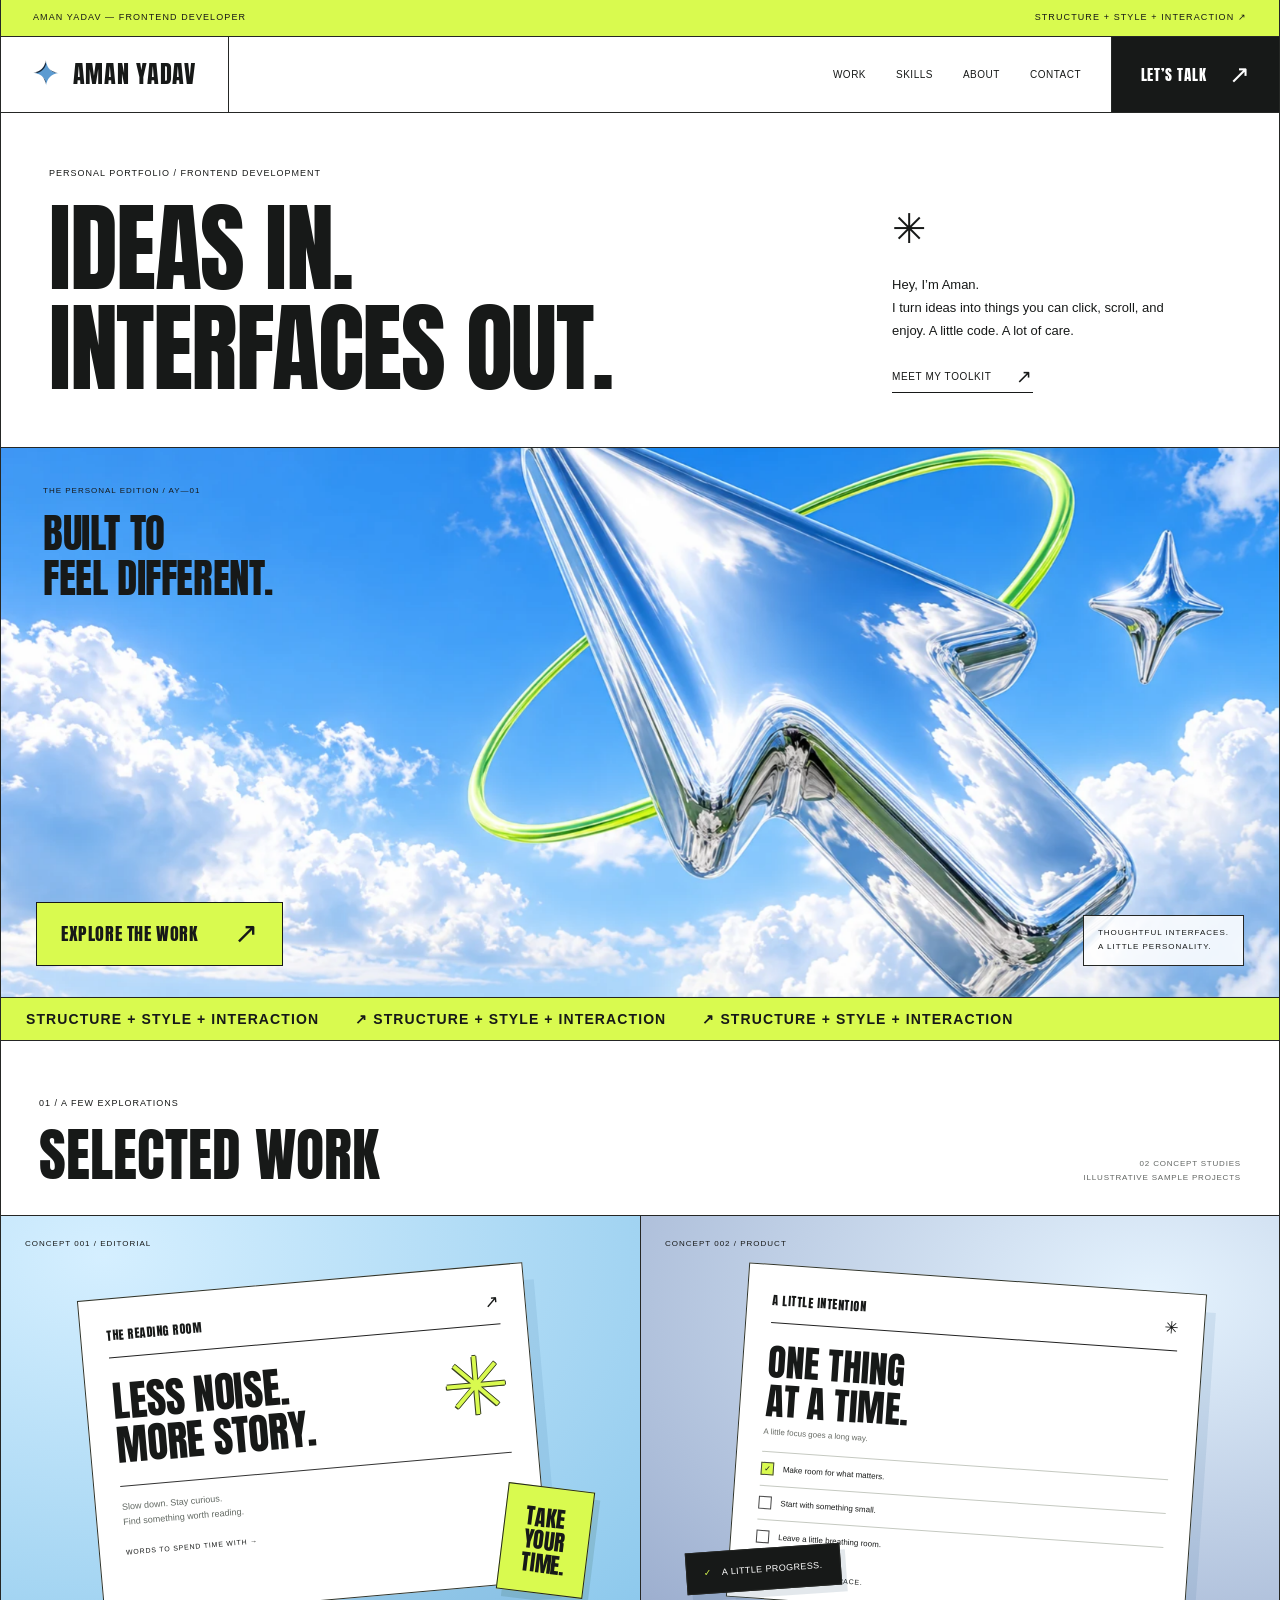
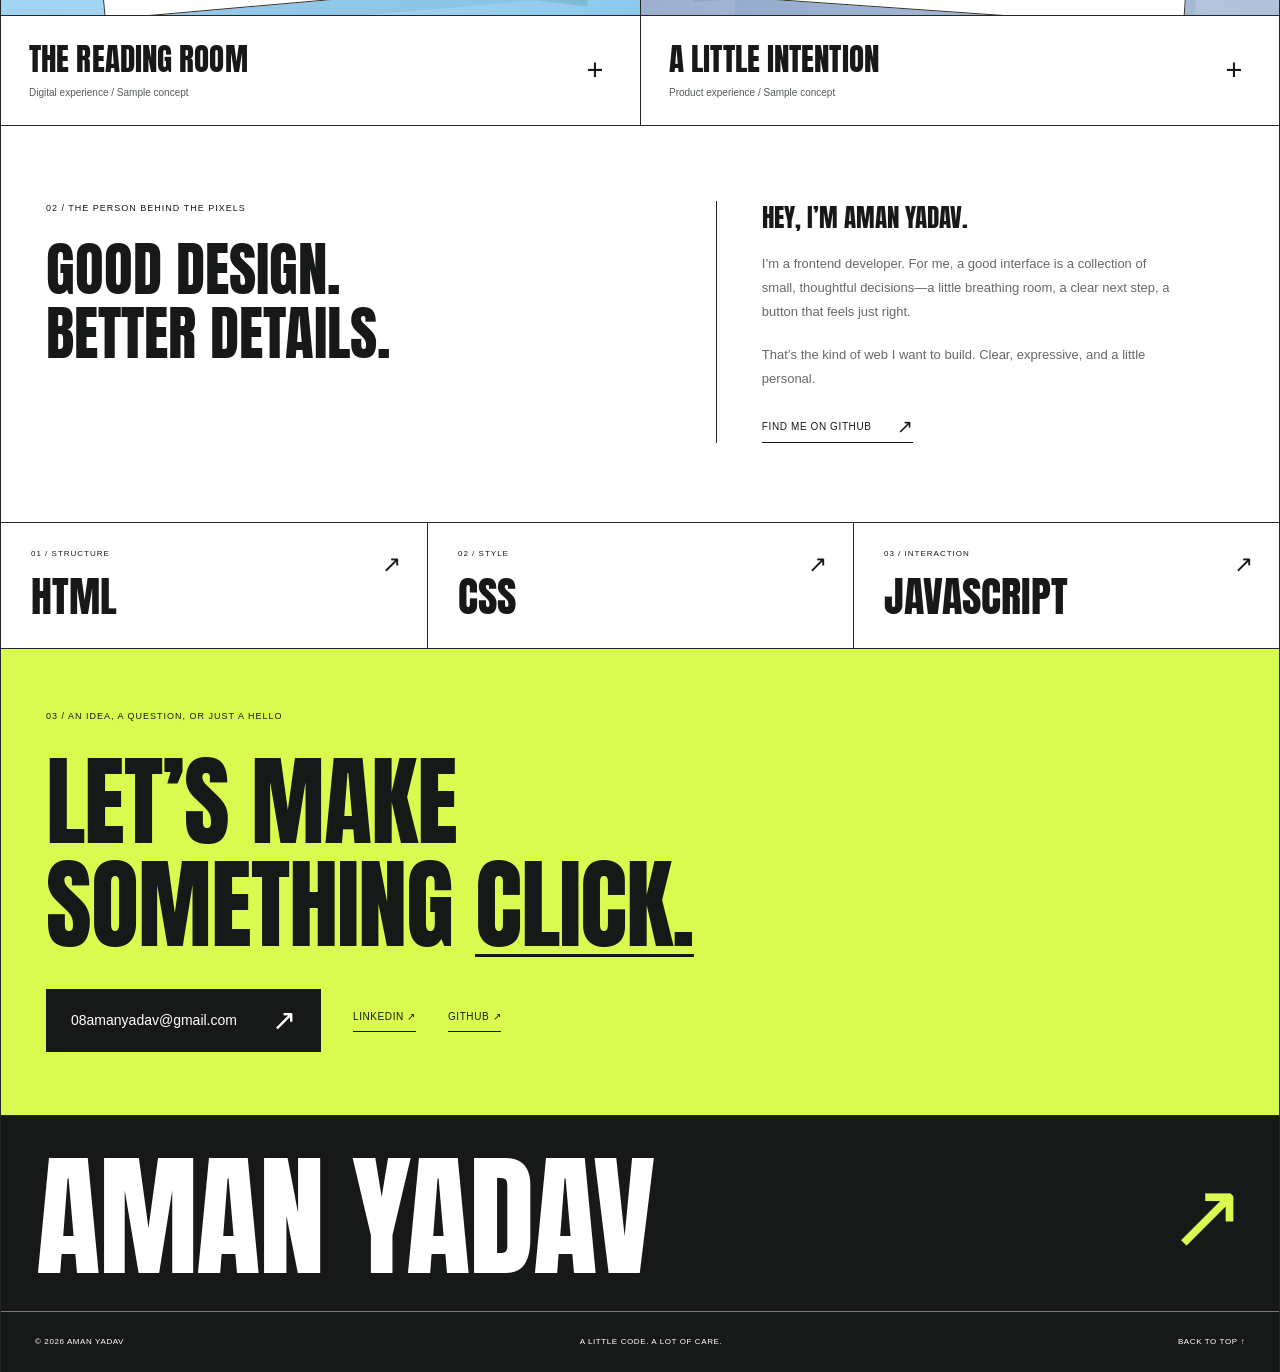
==== commit e47bf50d: "Restyle portfolio with bold editorial type and chrome sky visuals" ====
--- a/index.html
+++ b/index.html
@@ -1,65 +1,48 @@
 <!doctype html>
 <html lang="en">
 <head>
-  <meta charset="utf-8">
-  <meta name="viewport" content="width=device-width, initial-scale=1">
-  <meta name="description" content="Aman Yadav, frontend developer. Selected work, a little about me, and a place to connect.">
-  <meta name="theme-color" content="#f8f7f4">
-  <title>Aman Yadav — Frontend Developer</title>
-  <link rel="canonical" href="https://theamanyadav.me/">
-  <link rel="icon" href="data:image/svg+xml,%3Csvg xmlns='http://www.w3.org/2000/svg' viewBox='0 0 64 64'%3E%3Crect width='64' height='64' rx='16' fill='%23f8f7f4'/%3E%3Ctext x='32' y='44' text-anchor='middle' font-family='Georgia,serif' font-size='40' fill='%236f7766'%3Ea%3C/text%3E%3C/svg%3E">
-  <link rel="stylesheet" href="styles.css">
+<meta charset="utf-8">
+<meta name="viewport" content="width=device-width, initial-scale=1">
+<meta name="description" content="Aman Yadav — frontend developer. Thoughtful interfaces, expressive details, and selected concept work.">
+<meta name="theme-color" content="#d9fa4f">
+<title>Aman Yadav — Frontend Developer</title>
+<link rel="canonical" href="https://theamanyadav.me/">
+<link rel="icon" href="data:image/svg+xml,%3Csvg xmlns='http://www.w3.org/2000/svg' viewBox='0 0 64 64'%3E%3Crect width='64' height='64' fill='%23d9fa4f'/%3E%3Ctext x='32' y='46' text-anchor='middle' font-family='Arial,sans-serif' font-weight='900' font-size='39'%3EA%3C/text%3E%3C/svg%3E">
+<link rel="preload" href="assets/Anton-Regular.ttf" as="font" type="font/ttf" crossorigin>
+<link rel="stylesheet" href="styles.css">
+
 </head>
 <body>
-  <a class="skip" href="#main">Skip to content</a>
-  <div class="page">
-    <header>
-      <a class="identity" href="#" aria-label="Aman Yadav, back to top">Aman Yadav<span class="dot" aria-hidden="true"></span></a>
-      <nav aria-label="Main navigation"><a href="#work">Work</a><a href="skills.html">Skills</a><a href="#about">About</a><a href="#contact">Contact <span aria-hidden="true">↗</span></a></nav>
-    </header>
-    <main id="main">
-      <section class="intro" aria-labelledby="intro-title">
-        <div class="intro-content">
-        <p class="eyebrow"><span class="greeting">Hey, I’m Aman.</span> Frontend developer</p>
-        <h1 id="intro-title">A little code.<br><em>A lot of care.</em></h1>
-        <p class="intro-copy">I turn ideas into things you can click, scroll,<br class="desktop-break"> and enjoy. Welcome to my little corner of the web.</p>
-        <a class="text-link" href="#work">Explore the work <span aria-hidden="true">↓</span></a>
-        </div>
-        <div class="hero-art" aria-hidden="true">
-          <div class="art-orbit"></div>
-          <div class="back-sheet"><span>A LITTLE ATTENTION<br>GOES A LONG WAY.</span></div>
-          <div class="identity-card"><span class="card-kicker">THE PERSONAL EDITION</span><span class="monogram">Ay<span>✳</span></span><span class="card-name">Aman Yadav</span><span class="card-role">Frontend developer</span><span class="card-bottom">IDEAS → INTERFACES <span>01 / AY</span></span></div>
-          <div class="tiny-window"><div class="window-bar"><span></span><span></span><span></span><small>a little care.js</small></div><div class="code-note"><span class="code-comment">// the details matter</span><span><b>const</b> approach = {</span><span>&nbsp; clarity: <i>"always"</i>,</span><span>&nbsp; care: <i>"every pixel"</i></span><span>};</span></div></div>
-          <span class="cursor-label"><svg viewBox="0 0 24 24" fill="currentColor"><path d="M3 2l17 11-8 1-4 7z"/></svg>Aman</span>
-          <span class="art-caption">a few pixels, a little personality.</span>
-        </div>
-      </section>
-      <section id="work" class="work" aria-labelledby="work-title">
-        <div class="section-head"><h2 id="work-title">Selected work</h2><span class="small">02 / Sample projects</span></div>
-        <details class="project">
-          <summary><span class="project-preview reading" aria-hidden="true"><span class="preview-tag">01 / EDITORIAL</span><span class="reading-sheet"><span class="mini-brand">THE READING ROOM <span>↗</span></span><span class="reading-headline">A little space<br>for a good story.</span><span class="reading-sun"></span><span class="mini-rule"></span><span class="mini-copy">Slow down. Stay curious.<br>Find something worth reading.</span><span class="mini-bottom">WORDS TO SPEND TIME WITH &nbsp; ↓</span></span><span class="bookmark">A quiet<br>moment.</span></span><span class="project-meta"><span class="project-info"><span class="project-title">The Reading Room</span><span class="project-type">Digital experience · Sample concept</span></span><span class="expand" aria-hidden="true">+</span></span></summary>
-          <div class="project-body">
-            <p class="detail-label">The idea</p><h3>Less distraction.<br>More room for ideas.</h3><p>A sample editorial concept built around generous spacing, considered typography, and a clear reading rhythm. A small exploration of how a quieter interface can give a story room to breathe.</p>
-          </div>
-        </details>
-        <details class="project">
-          <summary><span class="project-preview planner" aria-hidden="true"><span class="preview-tag">02 / PRODUCT</span><span class="planner-sheet"><span class="mini-brand">A LITTLE INTENTION <span>✳</span></span><span class="planner-heading">One thing<br>at a time.</span><span class="planner-subtitle">A little focus goes a long way.</span><span class="task done"><span class="check">✓</span>Make room for what matters.</span><span class="task"><span class="check"></span>Start with something small.</span><span class="task"><span class="check"></span>Leave a little breathing room.</span><span class="mini-bottom">YOUR PACE. YOUR SPACE.</span></span><span class="floating-note"><span>✓</span> A little progress.</span></span><span class="project-meta"><span class="project-info"><span class="project-title">A Little Intention</span><span class="project-type">Product experience · Sample concept</span></span><span class="expand" aria-hidden="true">+</span></span></summary>
-          <div class="project-body">
-            <p class="detail-label">The idea</p><h3>A clear view of<br>what comes next.</h3><p>A sample planning concept that puts the essentials first. A small set of priorities, simple interactions, and room to focus—an exploration of making everyday tasks feel a little lighter.</p>
-          </div>
-        </details>
-      </section>
-      <section id="about" class="about" aria-labelledby="about-title">
-        <div class="about-label"><h2 id="about-title">A little about me</h2><span class="about-flower" aria-hidden="true">✳</span><span class="margin-note">Thoughtful by design.<br>Personal by nature.</span></div>
-        <div><p class="about-lead">The small things<br>make the difference.</p><p class="about-copy">I’m Aman Yadav, a frontend developer. For me, a good interface is a collection of small, thoughtful decisions—a little breathing room, a clear next step, a button that feels just right.</p><p class="personal-note">That’s the kind of web I want to build.</p><p class="signature" aria-label="From Aman">— Aman<span class="signature-line" aria-hidden="true"><svg viewBox="0 0 95 9" fill="none"><path d="M2 6C24 1 59 1 91 4M27 8C42 5 60 5 72 6"/></svg></span></p></div>
-      </section>
-      <section id="contact" class="contact" aria-labelledby="contact-title">
-        <span class="contact-star" aria-hidden="true">✳</span><p class="eyebrow">An idea, a question, or just a hello.</p><h2 id="contact-title">Good things start<br>with a <em>conversation.</em></h2>
-        <div class="contact-links"><a class="text-link" href="mailto:08amanyadav@gmail.com">08amanyadav@gmail.com <span aria-hidden="true">↗</span></a><a class="text-link" href="https://linkedin.com/in/08amanyadav" target="_blank" rel="noopener noreferrer">LinkedIn <span aria-hidden="true">↗</span></a><a class="text-link" href="https://github.com/01amanyadav" target="_blank" rel="noopener noreferrer">GitHub <span aria-hidden="true">↗</span></a></div>
-      </section>
-    </main>
-    <footer><span>© <span id="year">2026</span> Aman Yadav</span><span>A little code. A lot of care.</span><a href="#">Back to top ↑</a></footer>
-  </div>
-  <script src="script.js"></script>
-</body>
-</html>
+<a class="skip" href="#main">Skip to content</a>
+<div class="page">
+<div class="announcement"><span>AMAN YADAV — FRONTEND DEVELOPER</span><span aria-hidden="true">STRUCTURE + STYLE + INTERACTION ↗</span></div>
+<header><a class="identity" href="index.html" aria-label="Aman Yadav, home"><span class="brand-spark" aria-hidden="true">✦</span>AMAN YADAV</a><nav aria-label="Main navigation"><a href="#work">Work</a><a href="skills.html">Skills</a><a href="#about">About</a><a href="#contact">Contact</a></nav><a class="header-cta" href="mailto:08amanyadav@gmail.com">LET’S TALK <span aria-hidden="true">↗</span></a></header>
+<main id="main">
+<section class="intro" aria-labelledby="intro-title">
+<div class="intro-content"><p class="eyebrow">PERSONAL PORTFOLIO / FRONTEND DEVELOPMENT</p><h1 id="intro-title">IDEAS IN.<br>INTERFACES OUT.</h1></div>
+<div class="intro-note"><span class="note-star" aria-hidden="true">✳</span><p>Hey, I’m Aman.<br>I turn ideas into things you can click, scroll, and enjoy. A little code. A lot of care.</p><a class="text-link" href="skills.html">MEET MY TOOLKIT <span aria-hidden="true">↗</span></a></div>
+</section>
+<section class="hero-stage" aria-label="Explore Aman’s work">
+<img class="hero-image" src="assets/chrome-sky.webp" width="1672" height="941" alt="A sculptural chrome cursor and silver star floating in a blue sky, surrounded by a lime ring." fetchpriority="high">
+<div class="hero-label"><span class="eyebrow">THE PERSONAL EDITION / AY—01</span><p>BUILT TO<br>FEEL DIFFERENT.</p></div>
+<div class="hero-bottom"><a class="button button-lime" href="#work">EXPLORE THE WORK <span aria-hidden="true">↗</span></a><span class="hero-caption">THOUGHTFUL INTERFACES.<br>A LITTLE PERSONALITY.</span></div>
+</section>
+<div class="ticker" aria-label="Structure, style, interaction"><span>STRUCTURE + STYLE + INTERACTION</span><span aria-hidden="true">↗ STRUCTURE + STYLE + INTERACTION</span><span aria-hidden="true">↗ STRUCTURE + STYLE + INTERACTION</span></div>
+<section id="work" class="work" aria-labelledby="work-title">
+<div class="section-head"><div><p class="eyebrow">01 / A FEW EXPLORATIONS</p><h2 id="work-title">SELECTED WORK</h2></div><span class="small">02 CONCEPT STUDIES<br>ILLUSTRATIVE SAMPLE PROJECTS</span></div>
+<div class="project-grid">
+<details class="project">
+<summary><span class="project-preview reading" aria-hidden="true"><span class="preview-tag">CONCEPT 001 / EDITORIAL</span><span class="reading-sheet"><span class="mini-brand">THE READING ROOM <span>↗</span></span><span class="reading-headline">LESS NOISE.<br>MORE STORY.</span><span class="reading-sun">✳</span><span class="mini-rule"></span><span class="mini-copy">Slow down. Stay curious.<br>Find something worth reading.</span><span class="mini-bottom">WORDS TO SPEND TIME WITH →</span></span><span class="bookmark">TAKE<br>YOUR<br>TIME.</span></span><span class="project-meta"><span class="project-info"><span class="project-title">THE READING ROOM</span><span class="project-type">Digital experience / Sample concept</span></span><span class="expand" aria-hidden="true">+</span></span></summary>
+<div class="project-body"><p class="detail-label">THE IDEA</p><h3>LESS DISTRACTION.<br>MORE ROOM FOR IDEAS.</h3><p>A sample editorial concept built around generous spacing, considered typography, and a clear reading rhythm. An exploration of giving a story room to breathe.</p></div>
+</details>
+<details class="project">
+<summary><span class="project-preview planner" aria-hidden="true"><span class="preview-tag">CONCEPT 002 / PRODUCT</span><span class="planner-sheet"><span class="mini-brand">A LITTLE INTENTION <span>✳</span></span><span class="planner-heading">ONE THING<br>AT A TIME.</span><span class="planner-subtitle">A little focus goes a long way.</span><span class="task done"><span class="check">✓</span>Make room for what matters.</span><span class="task"><span class="check"></span>Start with something small.</span><span class="task"><span class="check"></span>Leave a little breathing room.</span><span class="mini-bottom">YOUR PACE. YOUR SPACE.</span></span><span class="floating-note"><span>✓</span> A LITTLE PROGRESS.</span></span><span class="project-meta"><span class="project-info"><span class="project-title">A LITTLE INTENTION</span><span class="project-type">Product experience / Sample concept</span></span><span class="expand" aria-hidden="true">+</span></span></summary>
+<div class="project-body"><p class="detail-label">THE IDEA</p><h3>A CLEAR VIEW OF<br>WHAT COMES NEXT.</h3><p>A sample planning concept that puts the essentials first. A small set of priorities, simple interactions, and room to focus—making everyday tasks feel a little lighter.</p></div>
+</details>
+</div>
+</section>
+<section id="about" class="about" aria-labelledby="about-title"><div><p class="eyebrow">02 / THE PERSON BEHIND THE PIXELS</p><h2 id="about-title">GOOD DESIGN.<br>BETTER DETAILS.</h2></div><div class="about-copy"><h3>HEY, I’M AMAN YADAV.</h3><p>I’m a frontend developer. For me, a good interface is a collection of small, thoughtful decisions—a little breathing room, a clear next step, a button that feels just right.</p><p>That’s the kind of web I want to build. Clear, expressive, and a little personal.</p><a class="text-link" href="https://github.com/01amanyadav" target="_blank" rel="noopener noreferrer">FIND ME ON GITHUB <span aria-hidden="true">↗</span></a></div></section>
+<section class="toolkit-strip" aria-label="Explore my skills"><a href="skills.html#html"><span>01 / STRUCTURE</span><strong>HTML</strong><span aria-hidden="true">↗</span></a><a href="skills.html#css"><span>02 / STYLE</span><strong>CSS</strong><span aria-hidden="true">↗</span></a><a href="skills.html#javascript"><span>03 / INTERACTION</span><strong>JAVASCRIPT</strong><span aria-hidden="true">↗</span></a></section>
+<section id="contact" class="contact" aria-labelledby="contact-title"><p class="eyebrow">03 / AN IDEA, A QUESTION, OR JUST A HELLO</p><h2 id="contact-title">LET’S MAKE<br>SOMETHING <span>CLICK.</span></h2><div class="contact-links"><a class="button button-black" href="mailto:08amanyadav@gmail.com">08amanyadav@gmail.com <span aria-hidden="true">↗</span></a><a class="text-link" href="https://linkedin.com/in/08amanyadav" target="_blank" rel="noopener noreferrer">LINKEDIN ↗</a><a class="text-link" href="https://github.com/01amanyadav" target="_blank" rel="noopener noreferrer">GITHUB ↗</a></div></section>
+</main>
+<footer><a href="index.html" class="footer-name">AMAN YADAV<span aria-hidden="true">↗</span></a><div class="footer-meta"><span>© <span id="year">2026</span> AMAN YADAV</span><span>A LITTLE CODE. A LOT OF CARE.</span><a href="#">BACK TO TOP ↑</a></div></footer></div><script src="script.js"></script></body></html>
--- a/styles.css
+++ b/styles.css
@@ -1,19 +1,15 @@
-:root{--paper:#f8f7f2;--ink:#282d27;--muted:#74786f;--line:#dedfd6;--accent:#76846a;--clay:#a95335;color-scheme:light}
-*{box-sizing:border-box}html{scroll-behavior:smooth;scroll-padding-top:36px}body{margin:0;background:radial-gradient(ellipse at 88% 13%,#eae8da88,transparent 34%),var(--paper);color:var(--ink);font-family:Arial,Helvetica,sans-serif;-webkit-font-smoothing:antialiased}a{color:inherit;text-decoration:none}button{font:inherit}a:focus-visible,summary:focus-visible{outline:2px solid var(--clay);outline-offset:7px}.page{width:min(100% - 112px,1100px);margin:auto}header{height:118px;display:flex;align-items:center;justify-content:space-between;border-bottom:1px solid #dedfd680}.identity{font-size:16px;font-weight:600;letter-spacing:-.45px;display:flex;align-items:center;gap:10px}.dot{width:7px;height:7px;background:var(--clay);border-radius:50%}nav{display:flex;gap:30px;font-size:12px}nav a{position:relative;padding:10px 0}nav a::after{content:'';position:absolute;bottom:3px;left:0;right:0;height:1px;background:var(--clay);transform:scaleX(0);transform-origin:left}nav a:hover::after,nav a:focus-visible::after{transform:scaleX(1)}nav span{margin-left:4px}
-.intro{display:grid;grid-template-columns:1.25fr 1fr;align-items:center;gap:35px;padding:80px 0 108px}.intro-content{position:relative;z-index:1}.eyebrow{font-size:10px;text-transform:uppercase;letter-spacing:1.7px;color:var(--muted);margin:0 0 26px;font-weight:500}.greeting{display:block;font:italic 22px/1.3 Georgia,serif;text-transform:none;letter-spacing:-.4px;color:var(--ink);margin-bottom:13px}h1{font:400 clamp(56px,6.8vw,88px)/1.06 Georgia,'Times New Roman',serif;letter-spacing:-4px;margin:0 0 27px}h1 em{font-weight:400;color:#66745c}.intro-copy{font-size:14px;line-height:1.85;color:#6c7365;margin:0 0 30px}.text-link{font-size:12px;display:inline-flex;align-items:center;gap:23px;line-height:1.8;border-bottom:1px solid #bfc2b6;padding-bottom:5px}.text-link span{font-size:18px}.text-link:hover{color:var(--clay)}
-.hero-art{height:420px;position:relative;isolation:isolate}.art-orbit{position:absolute;inset:13% -2% 10% 2%;border-radius:50%;background:radial-gradient(ellipse,#d9dbc980,#e9e8df00 69%);z-index:-1}.back-sheet{position:absolute;width:68%;height:75%;left:20%;top:7%;background:#dfdfcd;border:1px solid #cdcfbc;transform:rotate(10deg);border-radius:3px;box-shadow:0 15px 25px -18px #45482c66}.back-sheet>span{position:absolute;right:17px;top:18px;font:8px/1.5 Arial,sans-serif;letter-spacing:1px;color:#667059;text-align:right}.identity-card{position:absolute;width:69%;height:77%;left:10%;top:5%;background:linear-gradient(130deg,#fffffc,#eeeede);border:1px solid #fff;border-radius:5px;transform:rotate(-7deg);padding:25px;box-shadow:0 2px 2px #464a2810,0 16px 25px -16px #464a2855,0 30px 50px -24px #464a2850}.card-kicker{font-size:8px;letter-spacing:1.7px;color:#7c806e;display:block}.monogram{font:italic 114px/.95 Georgia,serif;letter-spacing:-13px;display:block;margin:28px 0 19px;color:#4c5e42;text-shadow:1px 2px #fff}.monogram>span{font:42px/1 Georgia,serif;color:var(--clay);display:inline-block;vertical-align:top;margin:3px 0 0 8px;letter-spacing:0}.card-name{font:25px/1.2 Georgia,serif;display:block;letter-spacing:-.6px}.card-role{font-size:10px;color:var(--muted);display:block;margin-top:8px}.card-bottom{position:absolute;bottom:22px;left:25px;right:25px;display:flex;justify-content:space-between;border-top:1px solid #d4d7c9;padding-top:14px;font-size:6px;letter-spacing:1.3px;color:#787f6c}.tiny-window{position:absolute;width:65%;right:-1%;bottom:5%;background:#303b2f;color:#e8ebdd;border:1px solid #53614b;border-radius:8px;box-shadow:0 6px 14px #242e2720,0 24px 36px -14px #283b2b65;transform:rotate(5deg);overflow:hidden}.window-bar{height:31px;border-bottom:1px solid #ffffff16;display:flex;align-items:center;gap:4px;padding:0 13px}.window-bar>span{width:5px;height:5px;background:#9ca68b;border-radius:50%;opacity:.7}.window-bar small{font-size:8px;color:#acb59e;margin-left:auto;letter-spacing:.3px}.code-note{display:flex;flex-direction:column;gap:7px;padding:20px;font:10px/1.4 'Courier New',monospace}.code-note .code-comment{color:#a8b39a;margin-bottom:4px}.code-note b{color:#d6b390;font-weight:400}.code-note i{font-style:normal;color:#bdcc9f}.cursor-label{position:absolute;right:0;top:27%;background:var(--clay);color:#fff7e8;padding:7px 12px;font-size:10px;border-radius:4px;transform:rotate(5deg);box-shadow:0 6px 12px #8b493624}.cursor-label svg{position:absolute;width:22px;height:22px;left:-21px;top:-19px;color:var(--clay);filter:drop-shadow(1px 1px 0 #fff)}.art-caption{position:absolute;bottom:-25px;left:12%;font:italic 14px Georgia,serif;color:#858b7b;transform:rotate(-5deg)}
-.work{display:grid;grid-template-columns:1fr 1fr;gap:24px;align-items:start}.section-head{grid-column:1/-1;display:flex;align-items:center;justify-content:space-between;padding-bottom:5px}h2{font-size:13px;font-weight:500;margin:0}.small{font-size:10px;color:var(--muted);letter-spacing:.3px}.project{border:1px solid #e1e2d8;border-radius:11px;background:#ffffff60;box-shadow:0 3px 2px -2px #333d2507,0 18px 30px -25px #3a472a33;overflow:hidden}summary{list-style:none;cursor:pointer}summary::-webkit-details-marker{display:none}.project-preview{height:325px;display:block;position:relative;overflow:hidden;border-bottom:1px solid #dddace}.reading{background:radial-gradient(ellipse at top left,#f0e8df,#e4d7c4)}.planner{background:radial-gradient(ellipse at top right,#e4e9da,#ccd7c4)}.preview-tag{position:absolute;left:24px;top:24px;font-size:8px;letter-spacing:1.5px;color:#656b5b}.reading-sheet{position:absolute;top:64px;left:12%;width:71%;height:275px;padding:23px 24px;background:#faf8ef;transform:rotate(-6deg);box-shadow:0 3px 7px #543a2310,0 20px 30px -6px #684f3b35;border:1px solid #fffaf0}.mini-brand{display:flex;justify-content:space-between;font-size:6px;letter-spacing:1.4px;line-height:1.5}.mini-brand>span{font-size:10px}.reading-headline{display:block;font:30px/1.1 Georgia,serif;letter-spacing:-1px;margin:24px 0 15px;position:relative;z-index:1}.reading-sun{position:absolute;right:23px;top:79px;width:65px;height:65px;border-radius:50%;background:#cf987441;box-shadow:0 0 0 9px #cf987410}.mini-rule{display:block;height:1px;width:100%;background:#ddd7c8}.mini-copy{display:block;font-size:8px;line-height:1.7;color:#828072;margin-top:12px}.mini-bottom{display:block;font-size:6px;letter-spacing:1px;color:#7a806d;margin-top:20px}.bookmark{position:absolute;right:9%;bottom:24px;width:80px;height:98px;background:#a45d3d;color:#fbf1dd;display:flex;align-items:center;justify-content:center;transform:rotate(9deg);font:italic 19px/1.05 Georgia,serif;box-shadow:0 10px 15px #65412730;border:1px solid #b77250}.planner-sheet{position:absolute;top:60px;left:15%;width:75%;height:294px;padding:24px;background:#f8faf4;transform:rotate(5deg);border:1px solid #fff;border-radius:7px;box-shadow:0 3px 8px #3648320a,0 20px 30px -4px #425d3433}.planner-heading{display:block;font:31px/1 Georgia,serif;letter-spacing:-.8px;margin:19px 0 8px}.planner-subtitle{font-size:7px;display:block;color:#8b9282;margin-bottom:16px}.task{display:flex;align-items:center;gap:8px;font-size:7px;border-top:1px solid #e0e6d7;padding:10px 0}.check{width:11px;height:11px;border:1px solid #c1cbb7;border-radius:3px;display:flex;align-items:center;justify-content:center;font-size:7px}.done{color:#909981}.done .check{color:#fff;background:#7a9165;border-color:#7a9165}.floating-note{position:absolute;bottom:28px;left:8%;padding:13px 17px;background:#fffef6;border:1px solid #e4e8d9;box-shadow:0 8px 15px #3d513326;transform:rotate(-7deg);font-size:9px;border-radius:6px}.floating-note>span{display:inline-flex;background:#e6eddc;color:#6e8257;border-radius:50%;width:17px;height:17px;align-items:center;justify-content:center;margin-right:7px}.project-meta{display:flex;align-items:center;justify-content:space-between;padding:25px 26px;gap:14px}.project-info{display:flex;flex-direction:column;gap:9px}.project-title{font:25px/1.2 Georgia,serif;letter-spacing:-.6px}.project-type{font-size:10px;color:var(--muted)}.expand{width:32px;height:32px;border:1px solid #dbdfd0;display:flex;align-items:center;justify-content:center;border-radius:50%;font-size:19px;color:#737e63;flex-shrink:0}details[open] .expand{transform:rotate(45deg)}.project-body{padding:0 26px 26px}.detail-label{font-size:9px;text-transform:uppercase;letter-spacing:1.5px;color:#838b75;margin:4px 0 15px}.project-body h3{font:25px/1.2 Georgia,serif;letter-spacing:-.5px;margin:0 0 13px}.project-body p:last-child{font-size:12px;line-height:1.85;color:var(--muted);margin:0}
-.about{display:grid;grid-template-columns:1fr 1.2fr;gap:80px;padding:106px 42px 97px}.about-label{position:relative}.about-flower{display:block;font:110px/1 Georgia,serif;color:#9aa286;margin:32px 0 20px;text-shadow:0 2px #fff;transform:rotate(-12deg);width:110px}.margin-note{font:italic 16px/1.4 Georgia,serif;color:#8b8e7b;display:block;transform:rotate(-4deg)}.about-lead{font:37px/1.15 Georgia,serif;letter-spacing:-1px;margin:0 0 24px}.about-copy,.personal-note{font-size:13px;line-height:1.9;color:var(--muted);max-width:400px;margin:0}.personal-note{color:#626f58;margin-top:16px}.signature{position:relative;display:inline-block;font:italic 30px/1.2 Georgia,serif;color:var(--clay);margin:25px 0 9px;transform:rotate(-5deg)}.signature-line{position:absolute;left:24px;right:-6px;bottom:-10px;height:9px}.signature-line svg{width:100%;height:100%;overflow:visible}.signature-line path{stroke:var(--clay);stroke-width:1.3;stroke-linecap:round}
-.contact{position:relative;isolation:isolate;padding:55px 54px 48px;margin-bottom:50px;border-radius:12px;color:#f1f0df;background:radial-gradient(ellipse at 100% 0,#4f6048,transparent 65%),#303e31;box-shadow:0 3px 5px #2c38271a,0 22px 30px -22px #2d422b60;overflow:hidden}.contact::after{content:'';position:absolute;inset:9px;border:1px solid #c8d1af15;border-radius:7px;pointer-events:none;z-index:-1}.contact .eyebrow{color:#b9c2a9;font-size:9px;margin-bottom:22px}.contact h2{font:49px/1.13 Georgia,serif;letter-spacing:-1.5px;margin-bottom:35px}.contact h2 em{font-weight:400;color:#c5d0b1}.contact-star{position:absolute;right:58px;top:42px;font:100px/1 Georgia,serif;color:#c6d5aa;opacity:.65;transform:rotate(12deg)}.contact-links{display:flex;gap:33px;flex-wrap:wrap;align-items:center}.contact .text-link{font-size:11px;border-color:#829275}.contact .text-link:hover{color:#d5dfbc}footer{border-top:1px solid var(--line);padding:25px 0 33px;display:flex;justify-content:space-between;gap:20px;color:var(--muted);font-size:10px}.skip{position:fixed;top:-100px;left:20px;padding:12px;background:var(--ink);color:var(--paper);z-index:10}.skip:focus{top:12px}
-@media(prefers-reduced-motion:no-preference){.intro-content>*{animation:arrive 760ms cubic-bezier(.2,.65,.3,1) both}.intro-content>:nth-child(2){animation-delay:90ms}.intro-content>:nth-child(3){animation-delay:170ms}.intro-content>:nth-child(4){animation-delay:240ms}.hero-art{animation:arrive 950ms 150ms both}nav a::after,.text-link span,.expand{transition:transform 240ms ease}.text-link:hover span,.text-link:focus-visible span{transform:translate(2px,-2px)}.intro .text-link:hover span,.intro .text-link:focus-visible span{transform:translateY(3px)}details[open] .project-body{animation:arrive 400ms ease both}.identity-card,.tiny-window,.reading-sheet,.planner-sheet,.bookmark,.floating-note{transition:transform 550ms cubic-bezier(.2,.65,.3,1)}.project{transition:box-shadow 400ms ease}}
-@media(hover:hover) and (prefers-reduced-motion:no-preference){.hero-art:hover .identity-card{transform:rotate(-4deg) translateY(-6px)}.hero-art:hover .tiny-window{transform:rotate(2deg) translateY(3px)}summary:hover .reading-sheet{transform:rotate(-3deg) translateY(-8px)}summary:hover .planner-sheet{transform:rotate(2deg) translateY(-8px)}summary:hover .bookmark{transform:rotate(5deg) translateY(-3px)}summary:hover .floating-note{transform:rotate(-3deg) translateY(3px)}.project:hover{box-shadow:0 4px 4px #333d2508,0 22px 32px -22px #3a472a44}}
+@font-face{font-family:Anton;src:url('assets/Anton-Regular.ttf') format('truetype');font-weight:400;font-style:normal;font-display:swap}
+:root{--ink:#171918;--lime:#d9fa4f;--blue:#a8d9f7;--paper:#fff;--line:#252725;--muted:#626663;--display:Anton,Impact,'Arial Narrow',sans-serif;color-scheme:light}
+*{box-sizing:border-box}html{scroll-behavior:smooth;scroll-padding-top:24px}body{margin:0;background:#f2f3ef;color:var(--ink);font-family:Arial,Helvetica,sans-serif;-webkit-font-smoothing:antialiased}a{color:inherit;text-decoration:none}button{font:inherit}a:focus-visible,summary:focus-visible{outline:3px solid #2062dd;outline-offset:5px}summary:focus-visible{outline-offset:-5px}h1,h2,h3,p{margin:0}h1,h2,h3{font-family:var(--display);font-weight:400}a,summary{-webkit-tap-highlight-color:transparent}.page{max-width:1440px;margin:auto;background:#fff;border-left:1px solid var(--line);border-right:1px solid var(--line)}
+.announcement{display:flex;justify-content:space-between;gap:20px;padding:11px 32px;background:var(--lime);border-bottom:1px solid var(--line);font-size:9px;letter-spacing:1.1px;line-height:1.5}header{display:flex;align-items:stretch;min-height:76px;border-bottom:1px solid var(--line)}.identity{display:flex;align-items:center;gap:12px;font-family:var(--display);font-size:24px;letter-spacing:.7px;padding:12px 32px;border-right:1px solid var(--line);white-space:nowrap}.brand-spark{font-family:Arial,sans-serif;font-size:32px;color:#5c9bd1;text-shadow:1px 1px #fff,-1px -1px #14273c}.identity:hover .brand-spark{color:var(--ink)}nav{margin-left:auto;display:flex;align-items:center;gap:30px;padding:12px 30px}nav a{font-size:10px;text-transform:uppercase;letter-spacing:.5px;padding:10px 0;position:relative}nav a::after{content:'';position:absolute;bottom:4px;left:0;right:0;height:2px;background:var(--ink);transform:scaleX(0);transform-origin:left}nav a:hover::after,nav a:focus-visible::after,nav a[aria-current=page]::after{transform:scaleX(1)}.header-cta{display:flex;align-items:center;justify-content:center;gap:22px;min-width:168px;padding:20px 25px;background:var(--ink);color:white;font-family:var(--display);font-size:15px;letter-spacing:.8px;border-left:1px solid var(--line)}.header-cta:hover{background:var(--lime);color:var(--ink)}.header-cta span{font:25px/1 Arial,sans-serif}
+.eyebrow,.detail-label{font-size:9px;line-height:1.6;letter-spacing:1px;text-transform:uppercase}.intro{display:grid;grid-template-columns:minmax(0,1.9fr) minmax(220px,.8fr);gap:38px;padding:53px 48px 49px}.intro .eyebrow{margin-bottom:18px}h1{font-size:clamp(64px,7.6vw,110px);line-height:1.03;letter-spacing:-1.5px}.intro-note{align-self:end;max-width:275px;padding-bottom:5px}.note-star{display:block;font-size:41px;line-height:1;margin-bottom:23px}.intro-note p{font-size:13px;line-height:1.8;margin-bottom:23px}.text-link{display:inline-flex;align-items:center;gap:25px;font-size:10px;letter-spacing:.6px;line-height:1.6;border-bottom:1px solid var(--ink);padding-bottom:6px}.text-link span{font-size:19px;line-height:1}.text-link:hover{color:#4e5842}.hero-stage{position:relative;height:clamp(400px,43vw,600px);overflow:hidden;border-top:1px solid var(--line);border-bottom:1px solid var(--line);background:#99d4fc}.hero-image{position:absolute;inset:0;width:100%;height:100%;object-fit:cover;object-position:50% 50%}.hero-label{position:absolute;left:42px;top:37px}.hero-label .eyebrow{font-size:8px;display:block;margin-bottom:12px}.hero-label p{font-family:var(--display);font-size:clamp(29px,3.2vw,47px);line-height:1.1;letter-spacing:-.4px}.hero-bottom{position:absolute;bottom:31px;left:35px;right:35px;display:flex;justify-content:space-between;align-items:end;gap:20px}.button{display:inline-flex;align-items:center;justify-content:space-between;gap:35px;padding:19px 24px;font-family:var(--display);font-size:18px;letter-spacing:.6px;line-height:1.3;border:1px solid var(--ink)}.button span{font:29px/.8 Arial,sans-serif}.button-lime{background:var(--lime);color:var(--ink)}.button-lime:hover{background:white}.button-black{background:var(--ink);color:white}.button-black:hover{background:#343a2c}.hero-caption{font-size:8px;letter-spacing:1px;line-height:1.8;background:#ffffffdf;padding:10px 14px;border:1px solid var(--line)}.ticker{display:flex;gap:36px;overflow:hidden;padding:13px 0;background:var(--lime);border-bottom:1px solid var(--line);font-size:14px;line-height:1.2;letter-spacing:1.1px;font-weight:600;white-space:nowrap}.ticker span{flex-shrink:0}.ticker span:first-child{padding-left:25px}
+.section-head{display:flex;justify-content:space-between;align-items:end;gap:24px;padding:55px 38px 30px}.section-head .eyebrow{margin-bottom:14px}.section-head h2{font-size:clamp(40px,4.5vw,62px);line-height:1.05}.small{font-size:8px;letter-spacing:.8px;line-height:1.8;text-align:right;color:var(--muted)}.project-grid{display:grid;grid-template-columns:1fr 1fr;border-top:1px solid var(--line);border-bottom:1px solid var(--line);align-items:start}.project+ .project{border-left:1px solid var(--line)}summary{list-style:none;cursor:pointer}summary::-webkit-details-marker{display:none}.project-preview{display:block;position:relative;height:400px;overflow:hidden;border-bottom:1px solid var(--line)}.reading{background:radial-gradient(ellipse at 16% 10%,#d5efff,#8cc8ec)}.planner{background:radial-gradient(ellipse at 80% 20%,#e5f3fe,#9badce)}.preview-tag{position:absolute;left:24px;top:23px;font-size:8px;letter-spacing:1px}.reading-sheet,.planner-sheet{position:absolute;top:65px;left:14%;width:70%;height:320px;background:white;border:1px solid #30352c;box-shadow:10px 18px 0 #2d68951a;transform:rotate(-5deg);padding:26px;display:block}.mini-brand{display:flex;align-items:center;justify-content:space-between;border-bottom:1px solid #222;padding-bottom:12px;font:12px/1.2 var(--display);letter-spacing:.5px}.mini-brand>span{font-family:Arial,sans-serif;font-size:17px}.reading-headline{position:relative;display:block;z-index:1;font:42px/1.05 var(--display);letter-spacing:-.2px;margin:22px 0 17px}.reading-sun{position:absolute;right:23px;top:80px;font:80px/1 Arial,sans-serif;color:var(--lime);text-shadow:1px 0 #384023,-1px 0 #384023,0 1px #384023,0 -1px #384023}.mini-rule{display:block;height:1px;background:#333}.mini-copy{display:block;font-size:9px;line-height:1.7;margin-top:13px;color:#626963}.mini-bottom{display:block;font-size:7px;letter-spacing:.8px;margin-top:19px}.bookmark{position:absolute;right:8%;bottom:21px;display:flex;align-items:center;justify-content:center;width:87px;height:107px;background:var(--lime);color:var(--ink);transform:rotate(7deg);font:22px/1.05 var(--display);border:1px solid var(--line);box-shadow:6px 7px 0 #1c472921}.planner-sheet{transform:rotate(4deg);left:15%;width:72%;top:62px;padding:25px;height:335px}.planner-heading{display:block;font:37px/1.04 var(--display);margin:19px 0 8px}.planner-subtitle{display:block;font-size:8px;color:#656963;margin-bottom:15px}.task{display:flex;align-items:center;gap:9px;font-size:8px;line-height:1.4;border-top:1px solid #c5c9c1;padding:10px 0}.check{display:flex;align-items:center;justify-content:center;width:13px;height:13px;border:1px solid #444;color:#222}.done .check{background:var(--lime)}.floating-note{position:absolute;bottom:25px;left:7%;font-size:9px;letter-spacing:.4px;padding:15px 17px;background:var(--ink);color:white;border:1px solid var(--line);transform:rotate(-4deg);box-shadow:5px 7px 0 #234b6a20}.floating-note>span{color:var(--lime);margin-right:7px}.project-meta{display:flex;justify-content:space-between;align-items:center;gap:20px;padding:27px 28px;background:#fff}.project-info{display:flex;flex-direction:column;gap:10px}.project-title{font:clamp(22px,2.4vw,32px)/1.1 var(--display);letter-spacing:.1px}.project-type{font-size:10px;color:#555c55}.expand{font:29px/1 Arial,sans-serif;display:flex;justify-content:center;align-items:center;width:34px;height:34px;flex-shrink:0}summary:hover .project-meta,summary:focus-visible .project-meta{background:var(--lime)}details[open] .expand{transform:rotate(45deg)}.project-body{padding:6px 28px 29px;border-top:1px solid var(--line)}.detail-label{margin:18px 0 13px;color:var(--muted)}.project-body h3{font-size:29px;line-height:1.15;margin-bottom:15px}.project-body p:last-child{font-size:12px;line-height:1.85;max-width:450px;color:#606760}
+.about{display:grid;grid-template-columns:1.15fr 1fr;gap:74px;padding:75px 45px 79px;border-bottom:1px solid var(--line)}.about .eyebrow{margin-bottom:23px}.about h2{font-size:clamp(40px,4.6vw,67px);line-height:1.08}.about-copy{border-left:1px solid var(--line);padding-left:45px}.about-copy h3{font-size:25px;line-height:1.2;margin:2px 0 19px}.about-copy p{font-size:13px;line-height:1.85;color:#656a65;max-width:410px;margin-bottom:19px}.about-copy .text-link{margin-top:7px}.toolkit-strip{display:grid;grid-template-columns:1fr 1fr 1fr;border-bottom:1px solid var(--line)}.toolkit-strip>a{position:relative;display:flex;flex-direction:column;gap:17px;padding:26px 30px 29px}.toolkit-strip>a+a{border-left:1px solid var(--line)}.toolkit-strip>a:hover{background:var(--lime)}.toolkit-strip span:first-child{font-size:8px;letter-spacing:1px}.toolkit-strip strong{font:42px/1.05 var(--display)}.toolkit-strip span:last-child{position:absolute;right:26px;top:28px;font-size:23px}.contact{background:var(--lime);padding:60px 45px 63px;border-bottom:1px solid var(--line)}.contact .eyebrow{margin-bottom:26px}.contact h2{font-size:clamp(54px,7.7vw,110px);line-height:1.05;letter-spacing:-1px;margin-bottom:32px}.contact h2>span{text-decoration:underline;text-underline-offset:8px;text-decoration-thickness:3px}.contact-links{display:flex;align-items:center;gap:32px;flex-wrap:wrap}.contact .button{font-family:Arial,sans-serif;text-transform:none;font-size:14px;letter-spacing:0}.contact .text-link{font-size:10px}
+footer{background:#171918;color:white}.footer-name{display:flex;justify-content:space-between;align-items:center;padding:34px 35px 28px;font:clamp(55px,10.4vw,150px)/1 var(--display);letter-spacing:-2px;border-bottom:1px solid #777}.footer-name>span{font-family:Arial,sans-serif;color:var(--lime);font-size:.7em}.footer-meta{display:flex;justify-content:space-between;gap:20px;padding:23px 34px;font-size:8px;letter-spacing:.6px;line-height:1.7}.footer-meta a:hover{color:var(--lime)}.skip{position:fixed;top:-100px;left:20px;background:var(--ink);color:white;padding:12px;z-index:100}.skip:focus{top:12px}
 @keyframes arrive{from{opacity:0;transform:translateY(12px)}to{opacity:1;transform:translateY(0)}}
-@media(max-width:1000px){.page{width:calc(100% - 80px)}.intro{gap:18px}h1{font-size:70px}.hero-art{height:365px}.identity-card{padding:21px}.monogram{font-size:90px;margin:24px 0 17px}.card-name{font-size:22px}.card-bottom{left:21px;right:21px;font-size:5px}.tiny-window{width:70%}.code-note{font-size:9px;padding:16px}.project-preview{height:300px}.reading-headline{font-size:26px}.reading-sheet,.planner-sheet{padding:20px}.planner-heading{font-size:27px}.about{padding-left:15px;padding-right:15px;gap:50px}}
-@media(max-width:760px){.page{width:calc(100% - 44px)}header{height:88px}.identity{font-size:14px}nav{gap:18px;font-size:11px}.intro{grid-template-columns:1fr;padding:58px 0 65px;gap:28px}h1{font-size:72px}.intro-copy{font-size:14px}.hero-art{width:350px;max-width:100%;height:350px;margin:5px auto 20px}.monogram{font-size:98px}.card-name{font-size:22px}.card-role{font-size:9px}.card-kicker{font-size:7px}.code-note{font-size:9px}.art-caption{font-size:12px}.work{gap:18px}.project-preview{height:270px}.reading-sheet{left:9%;width:78%;padding:18px}.reading-headline{font-size:23px}.preview-tag{left:18px;font-size:7px}.bookmark{width:65px;height:80px;font-size:17px}.planner-sheet{left:10%;width:82%;padding:17px}.planner-heading{font-size:25px}.task{font-size:6px;gap:5px}.project-meta{padding:20px 18px}.project-title{font-size:21px}.project-type{font-size:9px}.project-body{padding:0 18px 22px}.about{gap:36px;padding:76px 0}.about-lead{font-size:31px}.contact{padding:40px 32px}.contact h2{font-size:42px}.contact-star{right:28px;top:28px;font-size:65px}.contact-links{gap:25px}.contact .eyebrow{max-width:210px;line-height:1.7}footer{font-size:9px}}
-@media(max-width:580px){h1{font-size:clamp(48px,16vw,65px);letter-spacing:-3px}.greeting{font-size:21px}.desktop-break{display:none}.intro-copy{max-width:310px}.work{grid-template-columns:1fr;gap:21px}.section-head{padding-bottom:0}.small{font-size:9px}.project-preview{height:315px}.reading-sheet{width:72%;left:12%;padding:23px}.reading-headline{font-size:30px}.planner-sheet{left:15%;width:76%;padding:24px}.planner-heading{font-size:30px}.task{font-size:7px;gap:8px}.bookmark{width:80px;height:98px;font-size:19px}.project-meta{padding:24px}.project-title{font-size:25px}.project-type{font-size:10px}.project-body{padding:0 24px 25px}.about{grid-template-columns:1fr;gap:28px;padding:64px 9px}.about-label{display:flex;align-items:center;justify-content:space-between}.about-flower{font-size:42px;margin:0;width:auto}.margin-note{display:none}.about-lead{font-size:34px}.about-copy,.personal-note{font-size:13px}.contact{padding:36px 27px 34px;margin:0 -5px 32px}.contact h2{font-size:37px;letter-spacing:-1.2px;margin-bottom:28px}.contact-star{right:25px;top:27px;font-size:44px}.contact .eyebrow{max-width:205px;font-size:8px;letter-spacing:1.3px;margin-bottom:22px}.contact-links{gap:19px}.contact .text-link{font-size:10px;gap:15px}.contact-links>a:first-child{margin-right:15px}footer{flex-wrap:wrap;row-gap:10px}footer>span:nth-child(2){display:none}}
-@media(max-width:360px){nav{gap:12px}.page{width:calc(100% - 36px)}h1{font-size:52px}.hero-art{height:320px}.monogram{font-size:82px}.card-name{font-size:19px}.card-kicker{font-size:6px}.card-bottom{font-size:5px}.tiny-window{width:70%}.code-note{font-size:8px}.contact h2{font-size:32px}.reading-headline{font-size:27px}.task{font-size:6px}}
+@media(prefers-reduced-motion:no-preference){.intro-content>*{animation:arrive 650ms both}.intro-content>h1{animation-delay:90ms}.intro-note{animation:arrive 700ms 150ms both}.hero-image{animation:arrive 850ms both}.reading-sheet,.planner-sheet,.bookmark,.floating-note{transition:transform 400ms ease}.text-link span,.expand,nav a::after{transition:transform 220ms ease}.text-link:hover span{transform:translate(2px,-2px)}details[open] .project-body{animation:arrive 350ms ease both}.project-meta,.header-cta,.button,.toolkit-strip>a{transition:background-color 180ms,color 180ms}}
+@media(hover:hover) and (prefers-reduced-motion:no-preference){summary:hover .reading-sheet{transform:rotate(-2deg) translateY(-6px)}summary:hover .planner-sheet{transform:rotate(1deg) translateY(-6px)}summary:hover .bookmark{transform:rotate(3deg)}summary:hover .floating-note{transform:rotate(-1deg)}}
+@media(max-width:1100px){.identity{padding:12px 24px;font-size:21px}nav{gap:22px;padding:12px 24px}.header-cta{min-width:138px;padding:17px;font-size:13px}.intro{padding:46px 32px;gap:32px;grid-template-columns:minmax(0,1.9fr) minmax(200px,.8fr)}h1{font-size:clamp(66px,8vw,88px)}.intro-note p{font-size:12px}.hero-label{left:32px;top:28px}.project-preview{height:370px}.reading-sheet,.planner-sheet{width:77%;left:11%;padding:22px}.reading-headline{font-size:37px}.planner-heading{font-size:34px}.about{padding:65px 32px;gap:40px}.about-copy{padding-left:32px}.contact{padding:50px 32px 55px}}
+@media(max-width:760px){.announcement{padding:9px 20px;font-size:8px}.announcement>span:last-child{display:none}header{flex-wrap:wrap;min-height:unset}.identity{min-height:64px;padding:13px 20px;font-size:22px;border-right:0;flex:1}.brand-spark{font-size:28px}.header-cta{order:1;min-width:131px;font-size:13px;gap:18px;border-left:1px solid var(--line)}nav{order:2;width:100%;margin:0;border-top:1px solid var(--line);padding:5px 20px;justify-content:space-between;gap:15px}nav a{font-size:9px;padding:11px 0}.intro{grid-template-columns:1fr;gap:27px;padding:38px 24px 34px}h1{font-size:clamp(59px,10.7vw,80px);line-height:1.04}.intro .eyebrow{font-size:8px;margin-bottom:15px}.intro-note{max-width:460px;display:grid;grid-template-columns:1fr auto;column-gap:25px;align-items:end;padding:0}.intro-note .note-star{display:none}.intro-note p{margin:0;font-size:12px;line-height:1.75}.intro-note .text-link{font-size:8px;gap:10px;align-self:end}.hero-stage{height:420px}.hero-image{object-position:58% center}.hero-label{left:24px;top:25px}.hero-label p{font-size:33px}.hero-label .eyebrow{font-size:7px;max-width:125px;line-height:1.6}.hero-bottom{left:20px;right:20px;bottom:24px}.hero-caption{display:none}.button{font-size:16px;padding:16px 20px;gap:28px}.ticker{font-size:11px;padding:11px 0;gap:25px}.section-head{padding:39px 24px 25px;gap:15px}.section-head h2{font-size:43px}.section-head .eyebrow{font-size:8px;margin-bottom:12px}.small{font-size:7px}.project-preview{height:310px}.reading-sheet,.planner-sheet{top:54px;padding:16px;left:8%;width:84%}.reading-headline{font-size:30px}.mini-brand{font-size:9px}.reading-sun{right:16px;top:75px;font-size:61px}.planner-heading{font-size:29px}.task{font-size:7px;gap:6px}.bookmark{height:85px;width:67px;font-size:18px;right:6%}.floating-note{font-size:7px;padding:12px;left:6%}.project-meta{padding:23px 19px;gap:10px}.project-title{font-size:24px}.project-type{font-size:8px}.project-body{padding:3px 20px 25px}.project-body h3{font-size:24px}.about{grid-template-columns:1fr;gap:35px;padding:46px 25px}.about h2{font-size:49px}.about-copy{padding:30px 0 0;border-left:0;border-top:1px solid var(--line)}.about-copy h3{font-size:25px}.about-copy p{font-size:12px;max-width:500px}.about .eyebrow{font-size:8px;margin-bottom:18px}.toolkit-strip>a{padding:22px 20px}.toolkit-strip strong{font-size:31px}.toolkit-strip span:first-child{font-size:7px;letter-spacing:.4px}.toolkit-strip span:last-child{right:14px;top:18px;font-size:18px}.contact{padding:42px 24px 46px}.contact h2{font-size:clamp(50px,8.6vw,70px);margin-bottom:29px}.contact .eyebrow{font-size:8px;max-width:260px}.contact-links{gap:25px}.contact .button{font-size:12px}.footer-name{font-size:clamp(51px,12vw,86px);letter-spacing:-.5px;padding:28px 22px}.footer-meta{padding:20px 22px;font-size:7px}.footer-meta>span:nth-child(2){display:none}}
+@media(max-width:540px){.page{border-left:0;border-right:0}.identity{font-size:20px;padding-left:18px}.header-cta{font-size:12px;min-width:120px;padding:16px}.intro{padding:34px 20px 31px}h1{font-size:clamp(45px,11.8vw,64px);letter-spacing:-.5px}.intro-note{display:block}.intro-note p{max-width:320px;margin-bottom:18px}.intro-note .text-link{font-size:9px}.hero-stage{height:390px}.hero-image{object-position:56% center}.hero-label{left:20px;top:23px}.hero-label p{font-size:28px}.hero-label .eyebrow{font-size:6px;max-width:110px}.hero-bottom{bottom:20px}.section-head{padding:34px 20px 22px;align-items:start}.section-head h2{font-size:36px}.section-head .eyebrow{font-size:7px}.small{font-size:6px;max-width:95px;padding-top:6px}.project-grid{grid-template-columns:1fr}.project+ .project{border-left:0;border-top:1px solid var(--line)}.project-preview{height:365px}.reading-sheet,.planner-sheet{top:58px;left:12%;width:75%;padding:23px}.reading-headline{font-size:37px}.planner-heading{font-size:34px}.mini-brand{font-size:11px}.mini-copy{font-size:9px}.task{font-size:8px;gap:7px}.bookmark{height:101px;width:82px;font-size:22px}.floating-note{font-size:8px;padding:14px 16px}.project-meta{padding:24px 21px}.project-title{font-size:28px}.project-type{font-size:9px}.project-body{padding:5px 22px 27px}.project-body h3{font-size:28px}.about{padding:43px 22px}.about h2{font-size:46px}.toolkit-strip strong{font-size:26px}.toolkit-strip>a{padding:21px 13px 23px;gap:14px}.toolkit-strip span:first-child{font-size:6px;letter-spacing:0}.toolkit-strip span:last-child{display:none}.contact{padding:38px 21px 43px}.contact h2{font-size:clamp(42px,10.5vw,57px);letter-spacing:-.5px}.contact h2>span{text-underline-offset:5px;text-decoration-thickness:2px}.contact-links{gap:23px}.contact .button{width:100%;font-size:12px}.contact .text-link{font-size:9px}.footer-name{font-size:13vw;padding:28px 20px}.footer-meta{padding:19px 20px}}
 @media(prefers-reduced-motion:reduce){html{scroll-behavior:auto}*,*::before,*::after{animation:none!important;transition:none!important}}
-
-summary:focus-visible{outline-offset:-4px}
-nav a[aria-current="page"]{color:var(--clay)}nav a[aria-current="page"]::after{transform:scaleX(1)}
-@media(max-width:580px){header{height:auto;min-height:104px;flex-wrap:wrap;gap:12px;padding:21px 0 15px}header nav{width:100%;justify-content:space-between;gap:18px}header nav a{padding:5px 0}}
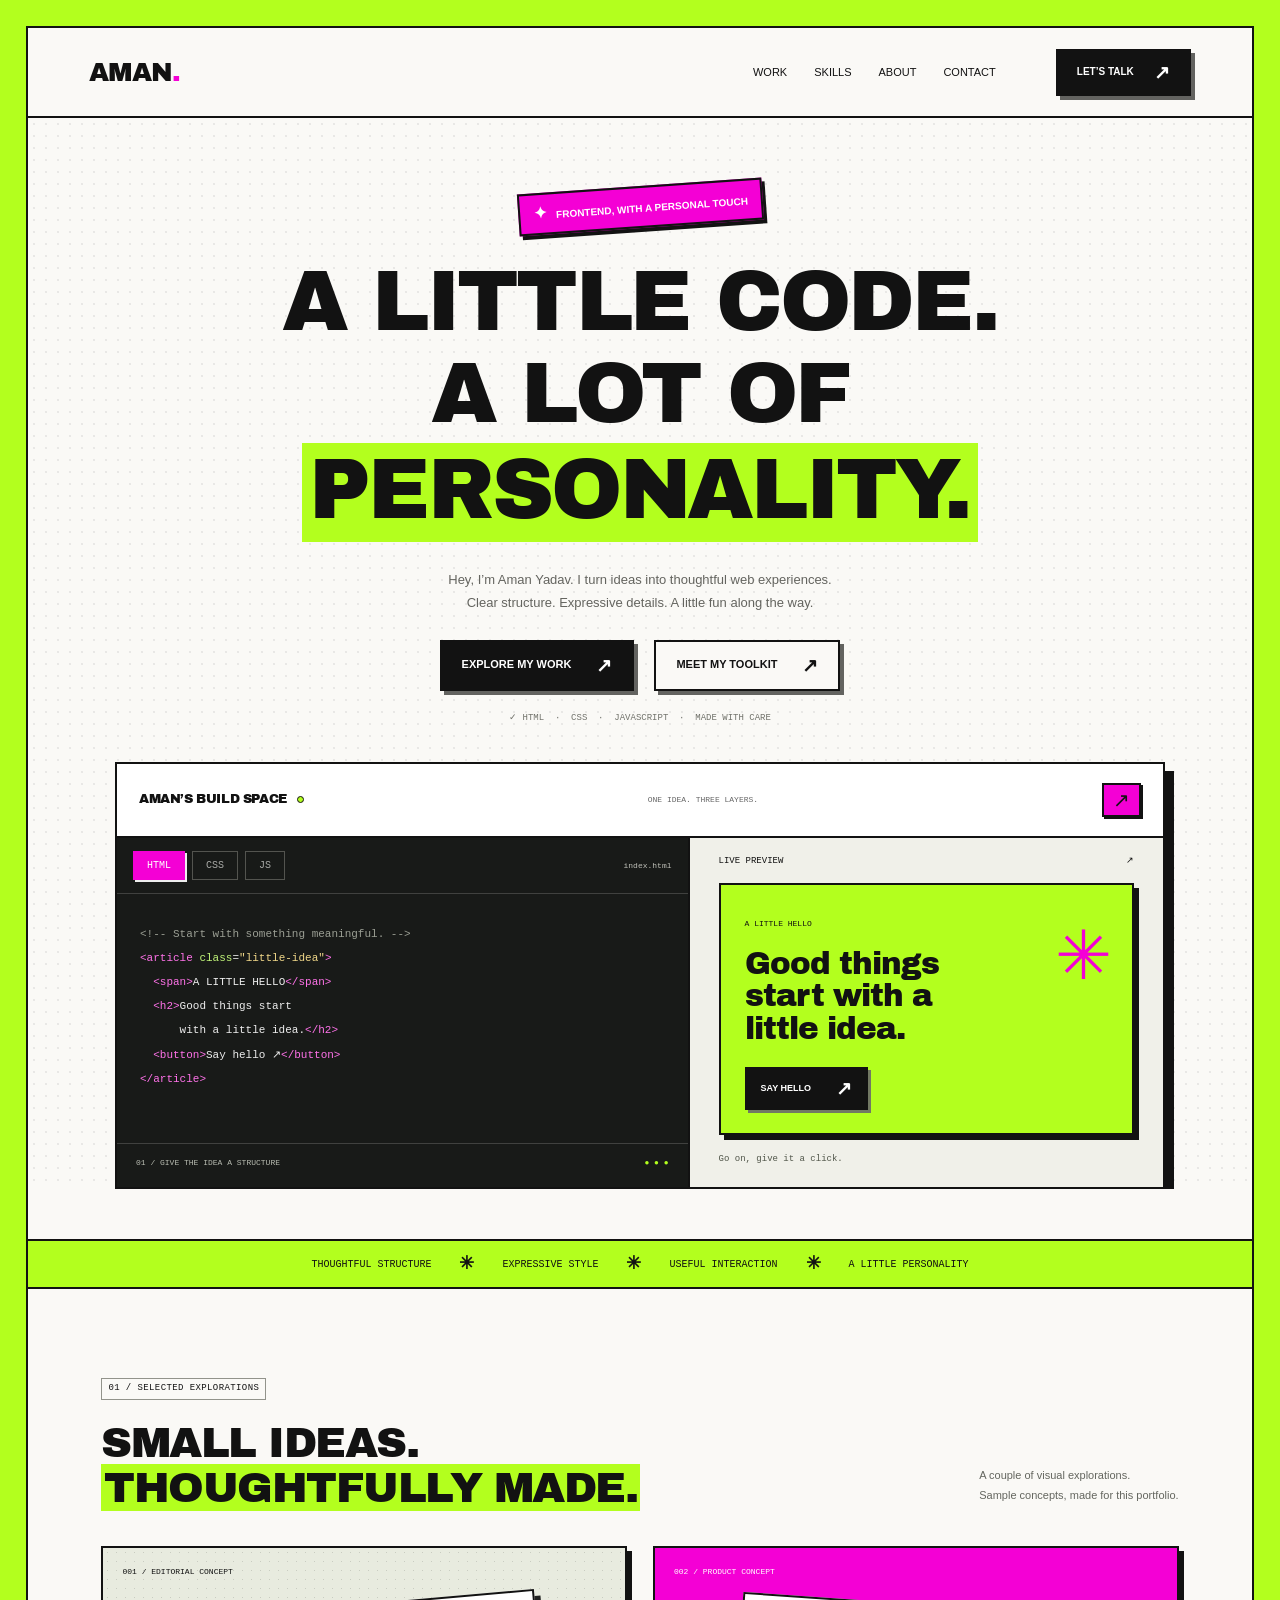
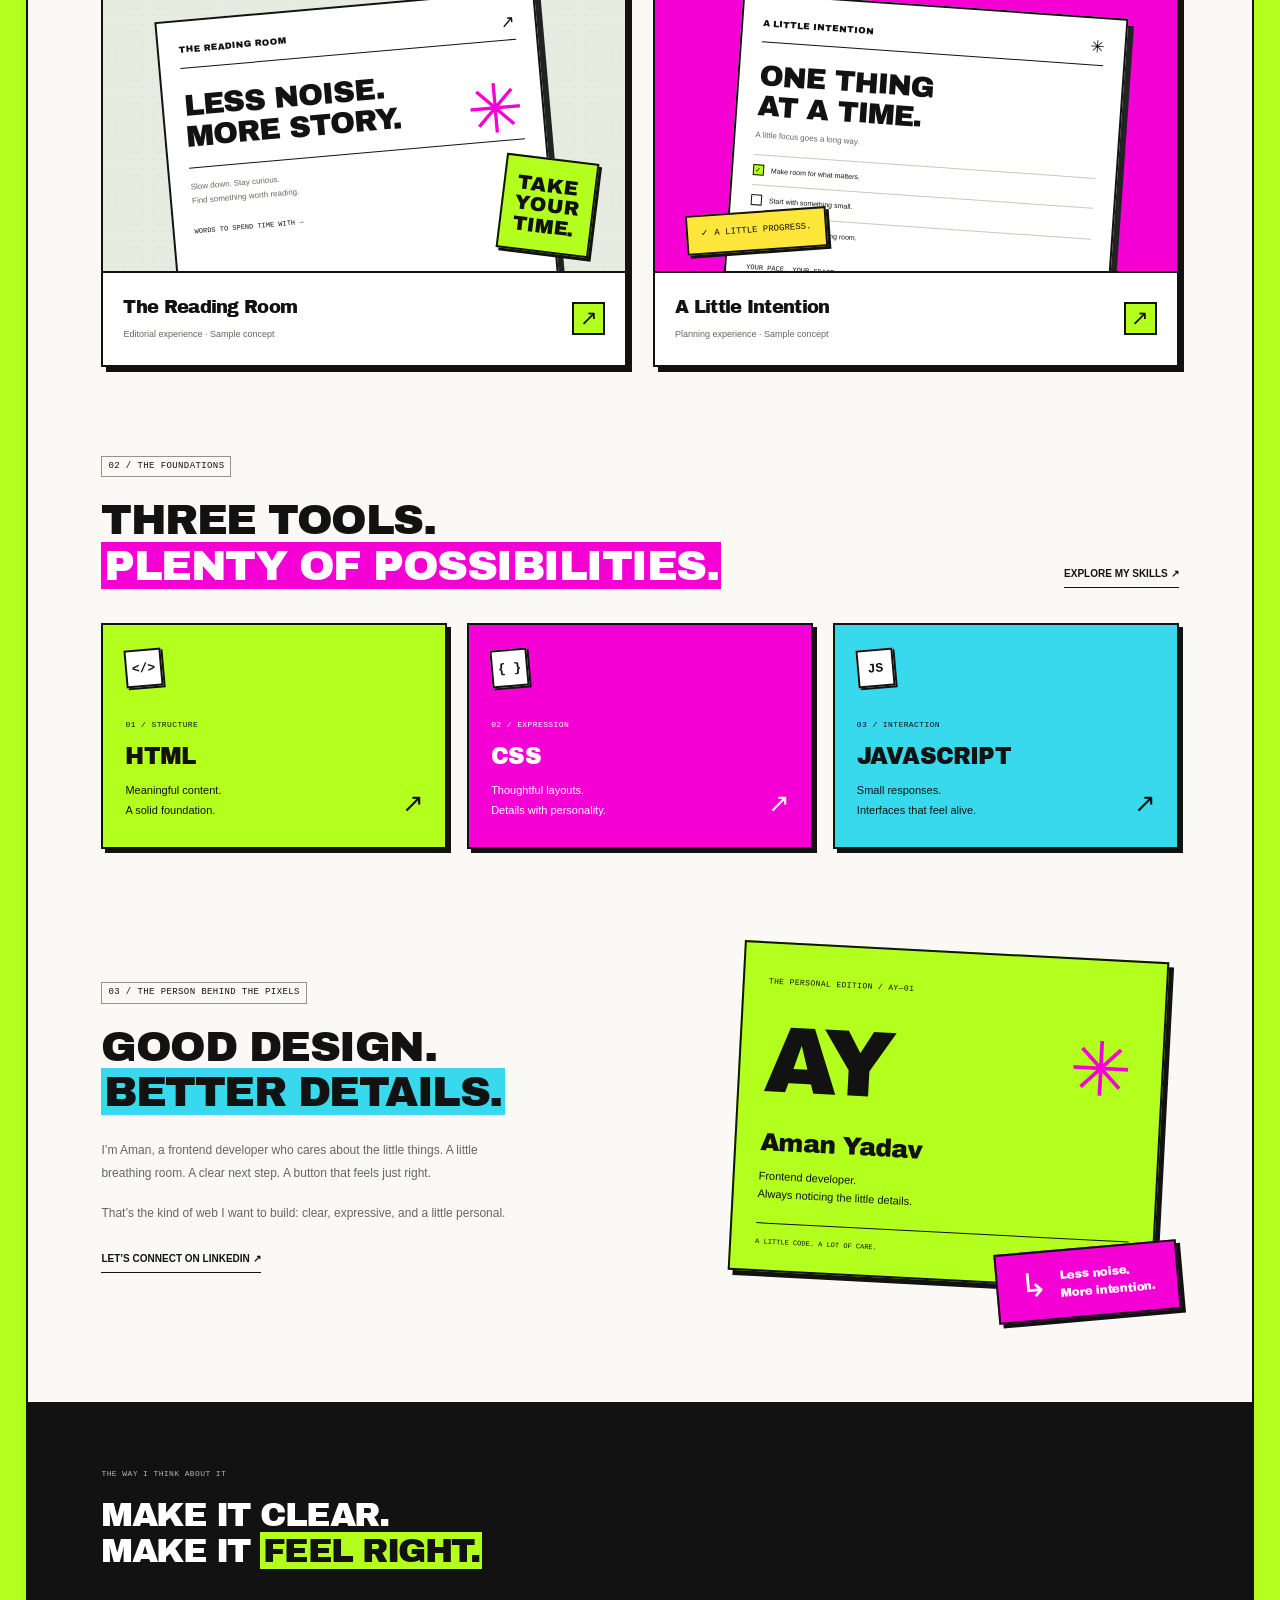
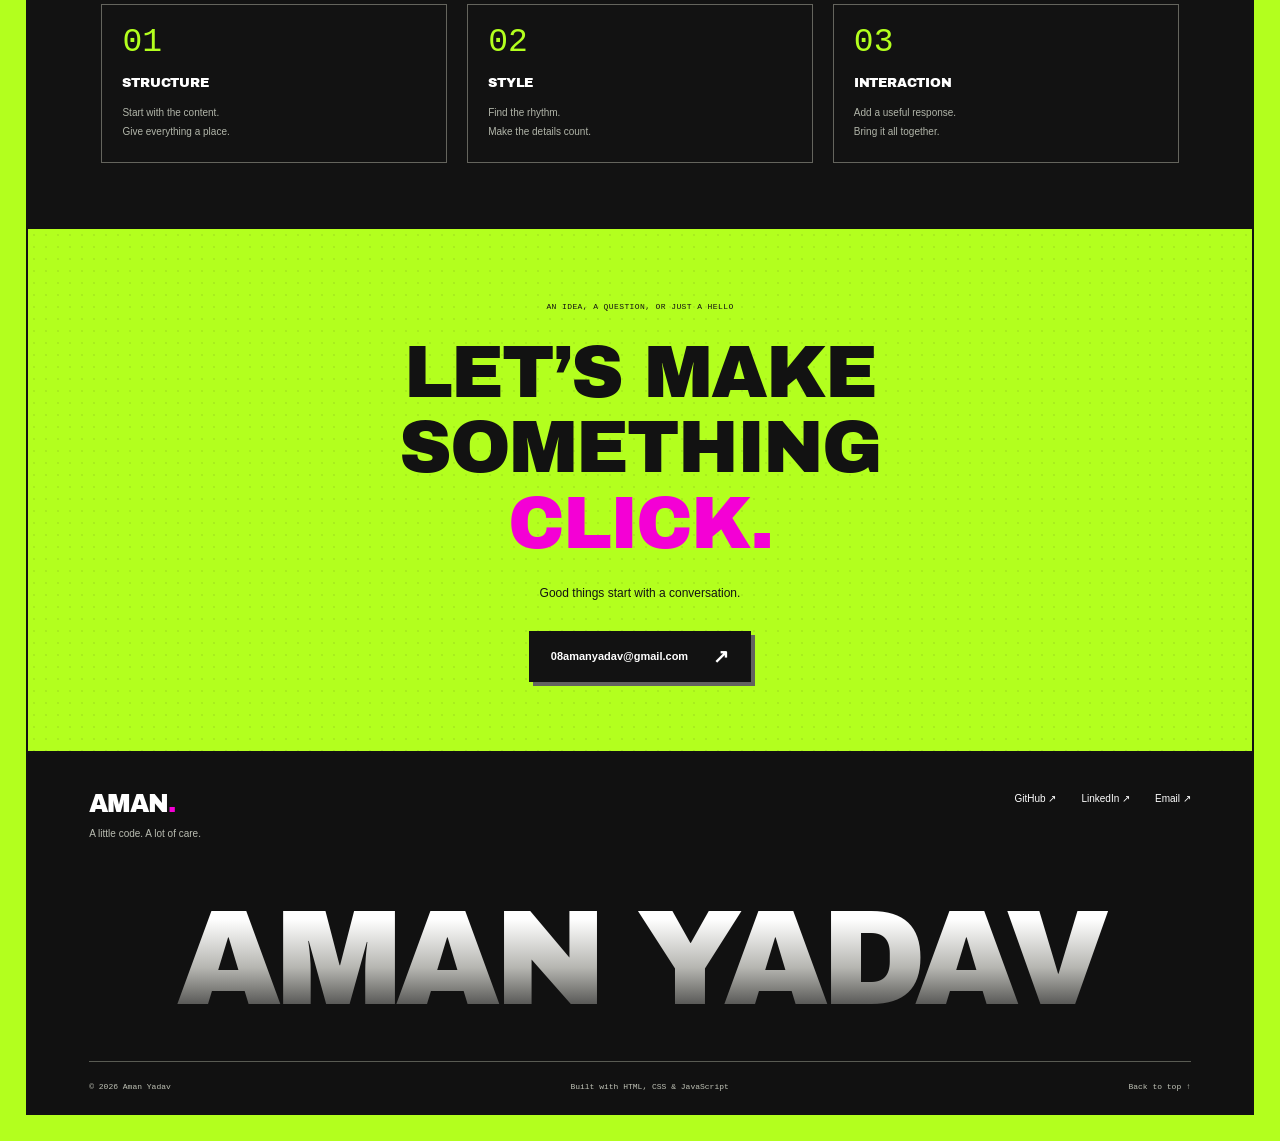
==== commit e682dee2: "Restyle portfolio with neon accents and an interactive frontend preview" ====
--- a/index.html
+++ b/index.html
@@ -1,48 +1,46 @@
-<!doctype html>
-<html lang="en">
-<head>
-<meta charset="utf-8">
-<meta name="viewport" content="width=device-width, initial-scale=1">
-<meta name="description" content="Aman Yadav — frontend developer. Thoughtful interfaces, expressive details, and selected concept work.">
-<meta name="theme-color" content="#d9fa4f">
-<title>Aman Yadav — Frontend Developer</title>
-<link rel="canonical" href="https://theamanyadav.me/">
-<link rel="icon" href="data:image/svg+xml,%3Csvg xmlns='http://www.w3.org/2000/svg' viewBox='0 0 64 64'%3E%3Crect width='64' height='64' fill='%23d9fa4f'/%3E%3Ctext x='32' y='46' text-anchor='middle' font-family='Arial,sans-serif' font-weight='900' font-size='39'%3EA%3C/text%3E%3C/svg%3E">
-<link rel="preload" href="assets/Anton-Regular.ttf" as="font" type="font/ttf" crossorigin>
-<link rel="stylesheet" href="styles.css">
+<!doctype html><html lang="en"><head><meta charset="utf-8"><meta name="viewport" content="width=device-width, initial-scale=1"><meta name="description" content="Aman Yadav — frontend developer. Thoughtful interfaces, playful details, and selected concept work."><meta name="theme-color" content="#b3ff1e"><title>Aman Yadav — Frontend Developer</title><link rel="canonical" href="https://theamanyadav.me/"><link rel="icon" href="data:image/svg+xml,%3Csvg xmlns='http://www.w3.org/2000/svg' viewBox='0 0 64 64'%3E%3Crect width='64' height='64' fill='%23b3ff1e'/%3E%3Ctext x='32' y='46' text-anchor='middle' font-family='Arial,sans-serif' font-weight='900' font-size='39'%3EA%3C/text%3E%3C/svg%3E"><link rel="preload" href="assets/ArchivoBlack-Regular.ttf" as="font" type="font/ttf" crossorigin><link rel="stylesheet" href="styles.css"></head><body><a class="skip" href="#main">Skip to content</a><div class="page"><header class="site-header"><a class="identity" href="index.html" aria-label="Aman Yadav, home">AMAN<span class="brand-dot">.</span></a><nav aria-label="Main navigation"><a href="#work">Work</a><a href="skills.html">Skills</a><a href="#about">About</a><a href="#contact">Contact</a></nav><a class="button button-black header-cta" href="mailto:08amanyadav@gmail.com">LET’S TALK <span aria-hidden="true">↗</span></a></header><main id="main">
+<section class="hero dotted" aria-labelledby="hero-title">
+<p class="sticker sticker-pink hero-sticker"><span aria-hidden="true">✦</span> FRONTEND, WITH A PERSONAL TOUCH</p>
+<h1 id="hero-title">A LITTLE CODE.<br>A LOT OF<br><mark>PERSONALITY.</mark></h1>
+<p class="hero-copy">Hey, I’m Aman Yadav. I turn ideas into thoughtful web experiences.<br>Clear structure. Expressive details. A little fun along the way.</p>
+<div class="hero-actions"><a class="button button-black" href="#work">EXPLORE MY WORK <span aria-hidden="true">↗</span></a><a class="button button-white" href="skills.html">MEET MY TOOLKIT <span aria-hidden="true">↗</span></a></div>
+<p class="hero-footnote"><span aria-hidden="true">✓</span> HTML &nbsp;·&nbsp; CSS &nbsp;·&nbsp; JAVASCRIPT &nbsp;·&nbsp; MADE WITH CARE</p>
+<div class="build-board" aria-label="Interactive frontend preview">
+<div class="board-header"><span class="board-logo">AMAN’S BUILD SPACE<span class="live-dot" aria-hidden="true"></span></span><span class="board-caption">ONE IDEA. THREE LAYERS.</span><span class="board-corner" aria-hidden="true">↗</span></div>
+<div class="board-body"><div class="editor"><div class="editor-top"><div class="demo-tabs" role="tablist" aria-label="Explore the frontend layers"><button id="tab-html" class="demo-tab" role="tab" aria-selected="true" aria-controls="code-html" tabindex="0">HTML</button><button id="tab-css" class="demo-tab" role="tab" aria-selected="false" aria-controls="code-css" tabindex="-1">CSS</button><button id="tab-js" class="demo-tab" role="tab" aria-selected="false" aria-controls="code-js" tabindex="-1">JS</button></div><span class="editor-file" id="editor-file">index.html</span></div>
+<div class="code-pane" id="code-html" role="tabpanel" aria-labelledby="tab-html" tabindex="0"><pre><code><span class="syntax-muted">&lt;!-- Start with something meaningful. --&gt;</span>
+<span class="syntax-pink">&lt;article</span> <span class="syntax-green">class</span>=<span class="syntax-yellow">"little-idea"</span><span class="syntax-pink">&gt;</span>
+  <span class="syntax-pink">&lt;span&gt;</span>A LITTLE HELLO<span class="syntax-pink">&lt;/span&gt;</span>
+  <span class="syntax-pink">&lt;h2&gt;</span>Good things start
+      with a little idea.<span class="syntax-pink">&lt;/h2&gt;</span>
+  <span class="syntax-pink">&lt;button&gt;</span>Say hello ↗<span class="syntax-pink">&lt;/button&gt;</span>
+<span class="syntax-pink">&lt;/article&gt;</span></code></pre></div>
+<div class="code-pane" id="code-css" role="tabpanel" aria-labelledby="tab-css" tabindex="0" hidden><pre><code><span class="syntax-pink">.little-idea</span> {
+  <span class="syntax-green">background</span>: <span class="syntax-yellow">#b3ff1e</span>;
+  <span class="syntax-green">border</span>: 2px solid #161616;
+  <span class="syntax-green">box-shadow</span>: 6px 6px 0 #161616;
+  <span class="syntax-green">padding</span>: 2rem;
+}
 
-</head>
-<body>
-<a class="skip" href="#main">Skip to content</a>
-<div class="page">
-<div class="announcement"><span>AMAN YADAV — FRONTEND DEVELOPER</span><span aria-hidden="true">STRUCTURE + STYLE + INTERACTION ↗</span></div>
-<header><a class="identity" href="index.html" aria-label="Aman Yadav, home"><span class="brand-spark" aria-hidden="true">✦</span>AMAN YADAV</a><nav aria-label="Main navigation"><a href="#work">Work</a><a href="skills.html">Skills</a><a href="#about">About</a><a href="#contact">Contact</a></nav><a class="header-cta" href="mailto:08amanyadav@gmail.com">LET’S TALK <span aria-hidden="true">↗</span></a></header>
-<main id="main">
-<section class="intro" aria-labelledby="intro-title">
-<div class="intro-content"><p class="eyebrow">PERSONAL PORTFOLIO / FRONTEND DEVELOPMENT</p><h1 id="intro-title">IDEAS IN.<br>INTERFACES OUT.</h1></div>
-<div class="intro-note"><span class="note-star" aria-hidden="true">✳</span><p>Hey, I’m Aman.<br>I turn ideas into things you can click, scroll, and enjoy. A little code. A lot of care.</p><a class="text-link" href="skills.html">MEET MY TOOLKIT <span aria-hidden="true">↗</span></a></div>
-</section>
-<section class="hero-stage" aria-label="Explore Aman’s work">
-<img class="hero-image" src="assets/chrome-sky.webp" width="1672" height="941" alt="A sculptural chrome cursor and silver star floating in a blue sky, surrounded by a lime ring." fetchpriority="high">
-<div class="hero-label"><span class="eyebrow">THE PERSONAL EDITION / AY—01</span><p>BUILT TO<br>FEEL DIFFERENT.</p></div>
-<div class="hero-bottom"><a class="button button-lime" href="#work">EXPLORE THE WORK <span aria-hidden="true">↗</span></a><span class="hero-caption">THOUGHTFUL INTERFACES.<br>A LITTLE PERSONALITY.</span></div>
-</section>
-<div class="ticker" aria-label="Structure, style, interaction"><span>STRUCTURE + STYLE + INTERACTION</span><span aria-hidden="true">↗ STRUCTURE + STYLE + INTERACTION</span><span aria-hidden="true">↗ STRUCTURE + STYLE + INTERACTION</span></div>
-<section id="work" class="work" aria-labelledby="work-title">
-<div class="section-head"><div><p class="eyebrow">01 / A FEW EXPLORATIONS</p><h2 id="work-title">SELECTED WORK</h2></div><span class="small">02 CONCEPT STUDIES<br>ILLUSTRATIVE SAMPLE PROJECTS</span></div>
-<div class="project-grid">
-<details class="project">
-<summary><span class="project-preview reading" aria-hidden="true"><span class="preview-tag">CONCEPT 001 / EDITORIAL</span><span class="reading-sheet"><span class="mini-brand">THE READING ROOM <span>↗</span></span><span class="reading-headline">LESS NOISE.<br>MORE STORY.</span><span class="reading-sun">✳</span><span class="mini-rule"></span><span class="mini-copy">Slow down. Stay curious.<br>Find something worth reading.</span><span class="mini-bottom">WORDS TO SPEND TIME WITH →</span></span><span class="bookmark">TAKE<br>YOUR<br>TIME.</span></span><span class="project-meta"><span class="project-info"><span class="project-title">THE READING ROOM</span><span class="project-type">Digital experience / Sample concept</span></span><span class="expand" aria-hidden="true">+</span></span></summary>
-<div class="project-body"><p class="detail-label">THE IDEA</p><h3>LESS DISTRACTION.<br>MORE ROOM FOR IDEAS.</h3><p>A sample editorial concept built around generous spacing, considered typography, and a clear reading rhythm. An exploration of giving a story room to breathe.</p></div>
-</details>
-<details class="project">
-<summary><span class="project-preview planner" aria-hidden="true"><span class="preview-tag">CONCEPT 002 / PRODUCT</span><span class="planner-sheet"><span class="mini-brand">A LITTLE INTENTION <span>✳</span></span><span class="planner-heading">ONE THING<br>AT A TIME.</span><span class="planner-subtitle">A little focus goes a long way.</span><span class="task done"><span class="check">✓</span>Make room for what matters.</span><span class="task"><span class="check"></span>Start with something small.</span><span class="task"><span class="check"></span>Leave a little breathing room.</span><span class="mini-bottom">YOUR PACE. YOUR SPACE.</span></span><span class="floating-note"><span>✓</span> A LITTLE PROGRESS.</span></span><span class="project-meta"><span class="project-info"><span class="project-title">A LITTLE INTENTION</span><span class="project-type">Product experience / Sample concept</span></span><span class="expand" aria-hidden="true">+</span></span></summary>
-<div class="project-body"><p class="detail-label">THE IDEA</p><h3>A CLEAR VIEW OF<br>WHAT COMES NEXT.</h3><p>A sample planning concept that puts the essentials first. A small set of priorities, simple interactions, and room to focus—making everyday tasks feel a little lighter.</p></div>
-</details>
-</div>
-</section>
-<section id="about" class="about" aria-labelledby="about-title"><div><p class="eyebrow">02 / THE PERSON BEHIND THE PIXELS</p><h2 id="about-title">GOOD DESIGN.<br>BETTER DETAILS.</h2></div><div class="about-copy"><h3>HEY, I’M AMAN YADAV.</h3><p>I’m a frontend developer. For me, a good interface is a collection of small, thoughtful decisions—a little breathing room, a clear next step, a button that feels just right.</p><p>That’s the kind of web I want to build. Clear, expressive, and a little personal.</p><a class="text-link" href="https://github.com/01amanyadav" target="_blank" rel="noopener noreferrer">FIND ME ON GITHUB <span aria-hidden="true">↗</span></a></div></section>
-<section class="toolkit-strip" aria-label="Explore my skills"><a href="skills.html#html"><span>01 / STRUCTURE</span><strong>HTML</strong><span aria-hidden="true">↗</span></a><a href="skills.html#css"><span>02 / STYLE</span><strong>CSS</strong><span aria-hidden="true">↗</span></a><a href="skills.html#javascript"><span>03 / INTERACTION</span><strong>JAVASCRIPT</strong><span aria-hidden="true">↗</span></a></section>
-<section id="contact" class="contact" aria-labelledby="contact-title"><p class="eyebrow">03 / AN IDEA, A QUESTION, OR JUST A HELLO</p><h2 id="contact-title">LET’S MAKE<br>SOMETHING <span>CLICK.</span></h2><div class="contact-links"><a class="button button-black" href="mailto:08amanyadav@gmail.com">08amanyadav@gmail.com <span aria-hidden="true">↗</span></a><a class="text-link" href="https://linkedin.com/in/08amanyadav" target="_blank" rel="noopener noreferrer">LINKEDIN ↗</a><a class="text-link" href="https://github.com/01amanyadav" target="_blank" rel="noopener noreferrer">GITHUB ↗</a></div></section>
-</main>
-<footer><a href="index.html" class="footer-name">AMAN YADAV<span aria-hidden="true">↗</span></a><div class="footer-meta"><span>© <span id="year">2026</span> AMAN YADAV</span><span>A LITTLE CODE. A LOT OF CARE.</span><a href="#">BACK TO TOP ↑</a></div></footer></div><script src="script.js"></script></body></html>
+<span class="syntax-muted">/* Small details. Big personality. */</span></code></pre></div>
+<div class="code-pane" id="code-js" role="tabpanel" aria-labelledby="tab-js" tabindex="0" hidden><pre><code><span class="syntax-pink">const</span> button = document
+  .querySelector(<span class="syntax-yellow">'#say-hello'</span>);
+
+button.addEventListener(<span class="syntax-yellow">'click'</span>, () =&gt; {
+  greeting.textContent =
+    <span class="syntax-yellow">'Hey there. Nice to meet you!'</span>;
+});
+
+<span class="syntax-muted">// A small interaction goes a long way.</span></code></pre></div>
+<div class="editor-bottom"><span id="layer-description">01 / GIVE THE IDEA A STRUCTURE</span><span aria-hidden="true">● ● ●</span></div></div>
+<div class="preview-panel"><div class="preview-top"><span>LIVE PREVIEW</span><span aria-hidden="true">↗</span></div><div class="little-idea"><span class="tiny-label">A LITTLE HELLO</span><span class="idea-star" aria-hidden="true">✳</span><h2>Good things<br>start with a<br>little idea.</h2><button class="button button-black" id="say-hello">SAY HELLO <span aria-hidden="true">↗</span></button></div><p id="greeting" role="status">Go on, give it a click.</p></div></div>
+</div></section>
+<div class="ticker" aria-label="Thoughtful structure, expressive style, useful interaction"><span>THOUGHTFUL STRUCTURE</span><b aria-hidden="true">✳</b><span>EXPRESSIVE STYLE</span><b aria-hidden="true">✳</b><span>USEFUL INTERACTION</span><b aria-hidden="true">✳</b><span>A LITTLE PERSONALITY</span></div>
+<section id="work" class="section work" aria-labelledby="work-title"><div class="section-head"><div><p class="eyebrow">01 / SELECTED EXPLORATIONS</p><h2 id="work-title">SMALL IDEAS.<br><mark>THOUGHTFULLY MADE.</mark></h2></div><p class="section-note">A couple of visual explorations.<br>Sample concepts, made for this portfolio.</p></div>
+<div class="project-grid"><details class="project"><summary><span class="project-preview reading" aria-hidden="true"><span class="preview-tag">001 / EDITORIAL CONCEPT</span><span class="reading-sheet"><span class="mini-brand">THE READING ROOM <span>↗</span></span><span class="reading-headline">LESS NOISE.<br>MORE STORY.</span><span class="reading-sun">✳</span><span class="mini-rule"></span><span class="mini-copy">Slow down. Stay curious.<br>Find something worth reading.</span><span class="mini-bottom">WORDS TO SPEND TIME WITH →</span></span><span class="bookmark">TAKE<br>YOUR<br>TIME.</span></span><span class="project-meta"><span><span class="project-title">The Reading Room</span><span class="project-type">Editorial experience · Sample concept</span></span><span class="expand" aria-hidden="true">↗</span></span></summary><div class="project-body"><p class="eyebrow">THE IDEA</p><h3>More room for a good story.</h3><p>An editorial concept built around generous spacing, considered typography, and a clear reading rhythm. A small exploration of giving a story room to breathe.</p></div></details>
+<details class="project"><summary><span class="project-preview planner" aria-hidden="true"><span class="preview-tag">002 / PRODUCT CONCEPT</span><span class="planner-sheet"><span class="mini-brand">A LITTLE INTENTION <span>✳</span></span><span class="planner-heading">ONE THING<br>AT A TIME.</span><span class="planner-subtitle">A little focus goes a long way.</span><span class="task done"><span class="check">✓</span>Make room for what matters.</span><span class="task"><span class="check"></span>Start with something small.</span><span class="task"><span class="check"></span>Leave a little breathing room.</span><span class="mini-bottom">YOUR PACE. YOUR SPACE.</span></span><span class="floating-note">✓ A LITTLE PROGRESS.</span></span><span class="project-meta"><span><span class="project-title">A Little Intention</span><span class="project-type">Planning experience · Sample concept</span></span><span class="expand" aria-hidden="true">↗</span></span></summary><div class="project-body"><p class="eyebrow">THE IDEA</p><h3>A clear view of what comes next.</h3><p>A planning concept that puts the essentials first. Simple interactions, a few priorities, and room to focus—making everyday tasks feel a little lighter.</p></div></details></div></section>
+<section class="section toolkit" aria-labelledby="toolkit-title"><div class="section-head"><div><p class="eyebrow">02 / THE FOUNDATIONS</p><h2 id="toolkit-title">THREE TOOLS.<br><mark class="pink">PLENTY OF POSSIBILITIES.</mark></h2></div><a class="text-link" href="skills.html">EXPLORE MY SKILLS ↗</a></div><div class="toolkit-grid"><a class="tool-card lime-card" href="skills.html#html"><span class="tool-icon" aria-hidden="true">&lt;/&gt;</span><span class="eyebrow">01 / STRUCTURE</span><h3>HTML</h3><p>Meaningful content.<br>A solid foundation.</p><span class="card-arrow" aria-hidden="true">↗</span></a><a class="tool-card pink-card" href="skills.html#css"><span class="tool-icon" aria-hidden="true">{ }</span><span class="eyebrow">02 / EXPRESSION</span><h3>CSS</h3><p>Thoughtful layouts.<br>Details with personality.</p><span class="card-arrow" aria-hidden="true">↗</span></a><a class="tool-card cyan-card" href="skills.html#javascript"><span class="tool-icon" aria-hidden="true">JS</span><span class="eyebrow">03 / INTERACTION</span><h3>JAVASCRIPT</h3><p>Small responses.<br>Interfaces that feel alive.</p><span class="card-arrow" aria-hidden="true">↗</span></a></div></section>
+<section id="about" class="section about" aria-labelledby="about-title"><div class="about-content"><p class="eyebrow">03 / THE PERSON BEHIND THE PIXELS</p><h2 id="about-title">GOOD DESIGN.<br><mark class="cyan">BETTER DETAILS.</mark></h2><p>I’m Aman, a frontend developer who cares about the little things. A little breathing room. A clear next step. A button that feels just right.</p><p>That’s the kind of web I want to build: clear, expressive, and a little personal.</p><a class="text-link" href="https://linkedin.com/in/08amanyadav" target="_blank" rel="noopener noreferrer">LET’S CONNECT ON LINKEDIN ↗</a></div><div class="personal-board"><div class="name-card"><p class="eyebrow">THE PERSONAL EDITION / AY—01</p><span class="monogram" aria-hidden="true">AY<span>✳</span></span><h3>Aman Yadav</h3><p>Frontend developer.<br>Always noticing the little details.</p><span class="personal-tag">A LITTLE CODE. A LOT OF CARE.</span></div><div class="personal-note"><span aria-hidden="true">↳</span><p>Less noise.<br>More intention.</p></div></div></section>
+<section class="process-strip" aria-labelledby="process-title"><div><p class="eyebrow">THE WAY I THINK ABOUT IT</p><h2 id="process-title">MAKE IT CLEAR.<br>MAKE IT <mark>FEEL RIGHT.</mark></h2></div><div class="process-grid"><article><span>01</span><h3>STRUCTURE</h3><p>Start with the content.<br>Give everything a place.</p></article><article><span>02</span><h3>STYLE</h3><p>Find the rhythm.<br>Make the details count.</p></article><article><span>03</span><h3>INTERACTION</h3><p>Add a useful response.<br>Bring it all together.</p></article></div></section>
+<section id="contact" class="contact dotted" aria-labelledby="contact-title"><p class="eyebrow">AN IDEA, A QUESTION, OR JUST A HELLO</p><h2 id="contact-title">LET’S MAKE<br>SOMETHING<br><span class="pink-text">CLICK.</span></h2><p>Good things start with a conversation.</p><a class="button button-black" href="mailto:08amanyadav@gmail.com">08amanyadav@gmail.com <span aria-hidden="true">↗</span></a></section>
+</main><footer><div class="footer-top"><a class="identity" href="index.html">AMAN<span class="brand-dot">.</span></a><p>A little code. A lot of care.</p><div><a href="https://github.com/01amanyadav" target="_blank" rel="noopener noreferrer">GitHub ↗</a><a href="https://linkedin.com/in/08amanyadav" target="_blank" rel="noopener noreferrer">LinkedIn ↗</a><a href="mailto:08amanyadav@gmail.com">Email ↗</a></div></div><a class="footer-name" href="index.html">AMAN YADAV</a><div class="footer-meta"><span>© <span id="year">2026</span> Aman Yadav</span><span>Built with HTML, CSS & JavaScript</span><a href="#">Back to top ↑</a></div></footer></div><script src="script.js"></script></body></html>
--- a/styles.css
+++ b/styles.css
@@ -1,15 +1,13 @@
-@font-face{font-family:Anton;src:url('assets/Anton-Regular.ttf') format('truetype');font-weight:400;font-style:normal;font-display:swap}
-:root{--ink:#171918;--lime:#d9fa4f;--blue:#a8d9f7;--paper:#fff;--line:#252725;--muted:#626663;--display:Anton,Impact,'Arial Narrow',sans-serif;color-scheme:light}
-*{box-sizing:border-box}html{scroll-behavior:smooth;scroll-padding-top:24px}body{margin:0;background:#f2f3ef;color:var(--ink);font-family:Arial,Helvetica,sans-serif;-webkit-font-smoothing:antialiased}a{color:inherit;text-decoration:none}button{font:inherit}a:focus-visible,summary:focus-visible{outline:3px solid #2062dd;outline-offset:5px}summary:focus-visible{outline-offset:-5px}h1,h2,h3,p{margin:0}h1,h2,h3{font-family:var(--display);font-weight:400}a,summary{-webkit-tap-highlight-color:transparent}.page{max-width:1440px;margin:auto;background:#fff;border-left:1px solid var(--line);border-right:1px solid var(--line)}
-.announcement{display:flex;justify-content:space-between;gap:20px;padding:11px 32px;background:var(--lime);border-bottom:1px solid var(--line);font-size:9px;letter-spacing:1.1px;line-height:1.5}header{display:flex;align-items:stretch;min-height:76px;border-bottom:1px solid var(--line)}.identity{display:flex;align-items:center;gap:12px;font-family:var(--display);font-size:24px;letter-spacing:.7px;padding:12px 32px;border-right:1px solid var(--line);white-space:nowrap}.brand-spark{font-family:Arial,sans-serif;font-size:32px;color:#5c9bd1;text-shadow:1px 1px #fff,-1px -1px #14273c}.identity:hover .brand-spark{color:var(--ink)}nav{margin-left:auto;display:flex;align-items:center;gap:30px;padding:12px 30px}nav a{font-size:10px;text-transform:uppercase;letter-spacing:.5px;padding:10px 0;position:relative}nav a::after{content:'';position:absolute;bottom:4px;left:0;right:0;height:2px;background:var(--ink);transform:scaleX(0);transform-origin:left}nav a:hover::after,nav a:focus-visible::after,nav a[aria-current=page]::after{transform:scaleX(1)}.header-cta{display:flex;align-items:center;justify-content:center;gap:22px;min-width:168px;padding:20px 25px;background:var(--ink);color:white;font-family:var(--display);font-size:15px;letter-spacing:.8px;border-left:1px solid var(--line)}.header-cta:hover{background:var(--lime);color:var(--ink)}.header-cta span{font:25px/1 Arial,sans-serif}
-.eyebrow,.detail-label{font-size:9px;line-height:1.6;letter-spacing:1px;text-transform:uppercase}.intro{display:grid;grid-template-columns:minmax(0,1.9fr) minmax(220px,.8fr);gap:38px;padding:53px 48px 49px}.intro .eyebrow{margin-bottom:18px}h1{font-size:clamp(64px,7.6vw,110px);line-height:1.03;letter-spacing:-1.5px}.intro-note{align-self:end;max-width:275px;padding-bottom:5px}.note-star{display:block;font-size:41px;line-height:1;margin-bottom:23px}.intro-note p{font-size:13px;line-height:1.8;margin-bottom:23px}.text-link{display:inline-flex;align-items:center;gap:25px;font-size:10px;letter-spacing:.6px;line-height:1.6;border-bottom:1px solid var(--ink);padding-bottom:6px}.text-link span{font-size:19px;line-height:1}.text-link:hover{color:#4e5842}.hero-stage{position:relative;height:clamp(400px,43vw,600px);overflow:hidden;border-top:1px solid var(--line);border-bottom:1px solid var(--line);background:#99d4fc}.hero-image{position:absolute;inset:0;width:100%;height:100%;object-fit:cover;object-position:50% 50%}.hero-label{position:absolute;left:42px;top:37px}.hero-label .eyebrow{font-size:8px;display:block;margin-bottom:12px}.hero-label p{font-family:var(--display);font-size:clamp(29px,3.2vw,47px);line-height:1.1;letter-spacing:-.4px}.hero-bottom{position:absolute;bottom:31px;left:35px;right:35px;display:flex;justify-content:space-between;align-items:end;gap:20px}.button{display:inline-flex;align-items:center;justify-content:space-between;gap:35px;padding:19px 24px;font-family:var(--display);font-size:18px;letter-spacing:.6px;line-height:1.3;border:1px solid var(--ink)}.button span{font:29px/.8 Arial,sans-serif}.button-lime{background:var(--lime);color:var(--ink)}.button-lime:hover{background:white}.button-black{background:var(--ink);color:white}.button-black:hover{background:#343a2c}.hero-caption{font-size:8px;letter-spacing:1px;line-height:1.8;background:#ffffffdf;padding:10px 14px;border:1px solid var(--line)}.ticker{display:flex;gap:36px;overflow:hidden;padding:13px 0;background:var(--lime);border-bottom:1px solid var(--line);font-size:14px;line-height:1.2;letter-spacing:1.1px;font-weight:600;white-space:nowrap}.ticker span{flex-shrink:0}.ticker span:first-child{padding-left:25px}
-.section-head{display:flex;justify-content:space-between;align-items:end;gap:24px;padding:55px 38px 30px}.section-head .eyebrow{margin-bottom:14px}.section-head h2{font-size:clamp(40px,4.5vw,62px);line-height:1.05}.small{font-size:8px;letter-spacing:.8px;line-height:1.8;text-align:right;color:var(--muted)}.project-grid{display:grid;grid-template-columns:1fr 1fr;border-top:1px solid var(--line);border-bottom:1px solid var(--line);align-items:start}.project+ .project{border-left:1px solid var(--line)}summary{list-style:none;cursor:pointer}summary::-webkit-details-marker{display:none}.project-preview{display:block;position:relative;height:400px;overflow:hidden;border-bottom:1px solid var(--line)}.reading{background:radial-gradient(ellipse at 16% 10%,#d5efff,#8cc8ec)}.planner{background:radial-gradient(ellipse at 80% 20%,#e5f3fe,#9badce)}.preview-tag{position:absolute;left:24px;top:23px;font-size:8px;letter-spacing:1px}.reading-sheet,.planner-sheet{position:absolute;top:65px;left:14%;width:70%;height:320px;background:white;border:1px solid #30352c;box-shadow:10px 18px 0 #2d68951a;transform:rotate(-5deg);padding:26px;display:block}.mini-brand{display:flex;align-items:center;justify-content:space-between;border-bottom:1px solid #222;padding-bottom:12px;font:12px/1.2 var(--display);letter-spacing:.5px}.mini-brand>span{font-family:Arial,sans-serif;font-size:17px}.reading-headline{position:relative;display:block;z-index:1;font:42px/1.05 var(--display);letter-spacing:-.2px;margin:22px 0 17px}.reading-sun{position:absolute;right:23px;top:80px;font:80px/1 Arial,sans-serif;color:var(--lime);text-shadow:1px 0 #384023,-1px 0 #384023,0 1px #384023,0 -1px #384023}.mini-rule{display:block;height:1px;background:#333}.mini-copy{display:block;font-size:9px;line-height:1.7;margin-top:13px;color:#626963}.mini-bottom{display:block;font-size:7px;letter-spacing:.8px;margin-top:19px}.bookmark{position:absolute;right:8%;bottom:21px;display:flex;align-items:center;justify-content:center;width:87px;height:107px;background:var(--lime);color:var(--ink);transform:rotate(7deg);font:22px/1.05 var(--display);border:1px solid var(--line);box-shadow:6px 7px 0 #1c472921}.planner-sheet{transform:rotate(4deg);left:15%;width:72%;top:62px;padding:25px;height:335px}.planner-heading{display:block;font:37px/1.04 var(--display);margin:19px 0 8px}.planner-subtitle{display:block;font-size:8px;color:#656963;margin-bottom:15px}.task{display:flex;align-items:center;gap:9px;font-size:8px;line-height:1.4;border-top:1px solid #c5c9c1;padding:10px 0}.check{display:flex;align-items:center;justify-content:center;width:13px;height:13px;border:1px solid #444;color:#222}.done .check{background:var(--lime)}.floating-note{position:absolute;bottom:25px;left:7%;font-size:9px;letter-spacing:.4px;padding:15px 17px;background:var(--ink);color:white;border:1px solid var(--line);transform:rotate(-4deg);box-shadow:5px 7px 0 #234b6a20}.floating-note>span{color:var(--lime);margin-right:7px}.project-meta{display:flex;justify-content:space-between;align-items:center;gap:20px;padding:27px 28px;background:#fff}.project-info{display:flex;flex-direction:column;gap:10px}.project-title{font:clamp(22px,2.4vw,32px)/1.1 var(--display);letter-spacing:.1px}.project-type{font-size:10px;color:#555c55}.expand{font:29px/1 Arial,sans-serif;display:flex;justify-content:center;align-items:center;width:34px;height:34px;flex-shrink:0}summary:hover .project-meta,summary:focus-visible .project-meta{background:var(--lime)}details[open] .expand{transform:rotate(45deg)}.project-body{padding:6px 28px 29px;border-top:1px solid var(--line)}.detail-label{margin:18px 0 13px;color:var(--muted)}.project-body h3{font-size:29px;line-height:1.15;margin-bottom:15px}.project-body p:last-child{font-size:12px;line-height:1.85;max-width:450px;color:#606760}
-.about{display:grid;grid-template-columns:1.15fr 1fr;gap:74px;padding:75px 45px 79px;border-bottom:1px solid var(--line)}.about .eyebrow{margin-bottom:23px}.about h2{font-size:clamp(40px,4.6vw,67px);line-height:1.08}.about-copy{border-left:1px solid var(--line);padding-left:45px}.about-copy h3{font-size:25px;line-height:1.2;margin:2px 0 19px}.about-copy p{font-size:13px;line-height:1.85;color:#656a65;max-width:410px;margin-bottom:19px}.about-copy .text-link{margin-top:7px}.toolkit-strip{display:grid;grid-template-columns:1fr 1fr 1fr;border-bottom:1px solid var(--line)}.toolkit-strip>a{position:relative;display:flex;flex-direction:column;gap:17px;padding:26px 30px 29px}.toolkit-strip>a+a{border-left:1px solid var(--line)}.toolkit-strip>a:hover{background:var(--lime)}.toolkit-strip span:first-child{font-size:8px;letter-spacing:1px}.toolkit-strip strong{font:42px/1.05 var(--display)}.toolkit-strip span:last-child{position:absolute;right:26px;top:28px;font-size:23px}.contact{background:var(--lime);padding:60px 45px 63px;border-bottom:1px solid var(--line)}.contact .eyebrow{margin-bottom:26px}.contact h2{font-size:clamp(54px,7.7vw,110px);line-height:1.05;letter-spacing:-1px;margin-bottom:32px}.contact h2>span{text-decoration:underline;text-underline-offset:8px;text-decoration-thickness:3px}.contact-links{display:flex;align-items:center;gap:32px;flex-wrap:wrap}.contact .button{font-family:Arial,sans-serif;text-transform:none;font-size:14px;letter-spacing:0}.contact .text-link{font-size:10px}
-footer{background:#171918;color:white}.footer-name{display:flex;justify-content:space-between;align-items:center;padding:34px 35px 28px;font:clamp(55px,10.4vw,150px)/1 var(--display);letter-spacing:-2px;border-bottom:1px solid #777}.footer-name>span{font-family:Arial,sans-serif;color:var(--lime);font-size:.7em}.footer-meta{display:flex;justify-content:space-between;gap:20px;padding:23px 34px;font-size:8px;letter-spacing:.6px;line-height:1.7}.footer-meta a:hover{color:var(--lime)}.skip{position:fixed;top:-100px;left:20px;background:var(--ink);color:white;padding:12px;z-index:100}.skip:focus{top:12px}
-@keyframes arrive{from{opacity:0;transform:translateY(12px)}to{opacity:1;transform:translateY(0)}}
-@media(prefers-reduced-motion:no-preference){.intro-content>*{animation:arrive 650ms both}.intro-content>h1{animation-delay:90ms}.intro-note{animation:arrive 700ms 150ms both}.hero-image{animation:arrive 850ms both}.reading-sheet,.planner-sheet,.bookmark,.floating-note{transition:transform 400ms ease}.text-link span,.expand,nav a::after{transition:transform 220ms ease}.text-link:hover span{transform:translate(2px,-2px)}details[open] .project-body{animation:arrive 350ms ease both}.project-meta,.header-cta,.button,.toolkit-strip>a{transition:background-color 180ms,color 180ms}}
-@media(hover:hover) and (prefers-reduced-motion:no-preference){summary:hover .reading-sheet{transform:rotate(-2deg) translateY(-6px)}summary:hover .planner-sheet{transform:rotate(1deg) translateY(-6px)}summary:hover .bookmark{transform:rotate(3deg)}summary:hover .floating-note{transform:rotate(-1deg)}}
-@media(max-width:1100px){.identity{padding:12px 24px;font-size:21px}nav{gap:22px;padding:12px 24px}.header-cta{min-width:138px;padding:17px;font-size:13px}.intro{padding:46px 32px;gap:32px;grid-template-columns:minmax(0,1.9fr) minmax(200px,.8fr)}h1{font-size:clamp(66px,8vw,88px)}.intro-note p{font-size:12px}.hero-label{left:32px;top:28px}.project-preview{height:370px}.reading-sheet,.planner-sheet{width:77%;left:11%;padding:22px}.reading-headline{font-size:37px}.planner-heading{font-size:34px}.about{padding:65px 32px;gap:40px}.about-copy{padding-left:32px}.contact{padding:50px 32px 55px}}
-@media(max-width:760px){.announcement{padding:9px 20px;font-size:8px}.announcement>span:last-child{display:none}header{flex-wrap:wrap;min-height:unset}.identity{min-height:64px;padding:13px 20px;font-size:22px;border-right:0;flex:1}.brand-spark{font-size:28px}.header-cta{order:1;min-width:131px;font-size:13px;gap:18px;border-left:1px solid var(--line)}nav{order:2;width:100%;margin:0;border-top:1px solid var(--line);padding:5px 20px;justify-content:space-between;gap:15px}nav a{font-size:9px;padding:11px 0}.intro{grid-template-columns:1fr;gap:27px;padding:38px 24px 34px}h1{font-size:clamp(59px,10.7vw,80px);line-height:1.04}.intro .eyebrow{font-size:8px;margin-bottom:15px}.intro-note{max-width:460px;display:grid;grid-template-columns:1fr auto;column-gap:25px;align-items:end;padding:0}.intro-note .note-star{display:none}.intro-note p{margin:0;font-size:12px;line-height:1.75}.intro-note .text-link{font-size:8px;gap:10px;align-self:end}.hero-stage{height:420px}.hero-image{object-position:58% center}.hero-label{left:24px;top:25px}.hero-label p{font-size:33px}.hero-label .eyebrow{font-size:7px;max-width:125px;line-height:1.6}.hero-bottom{left:20px;right:20px;bottom:24px}.hero-caption{display:none}.button{font-size:16px;padding:16px 20px;gap:28px}.ticker{font-size:11px;padding:11px 0;gap:25px}.section-head{padding:39px 24px 25px;gap:15px}.section-head h2{font-size:43px}.section-head .eyebrow{font-size:8px;margin-bottom:12px}.small{font-size:7px}.project-preview{height:310px}.reading-sheet,.planner-sheet{top:54px;padding:16px;left:8%;width:84%}.reading-headline{font-size:30px}.mini-brand{font-size:9px}.reading-sun{right:16px;top:75px;font-size:61px}.planner-heading{font-size:29px}.task{font-size:7px;gap:6px}.bookmark{height:85px;width:67px;font-size:18px;right:6%}.floating-note{font-size:7px;padding:12px;left:6%}.project-meta{padding:23px 19px;gap:10px}.project-title{font-size:24px}.project-type{font-size:8px}.project-body{padding:3px 20px 25px}.project-body h3{font-size:24px}.about{grid-template-columns:1fr;gap:35px;padding:46px 25px}.about h2{font-size:49px}.about-copy{padding:30px 0 0;border-left:0;border-top:1px solid var(--line)}.about-copy h3{font-size:25px}.about-copy p{font-size:12px;max-width:500px}.about .eyebrow{font-size:8px;margin-bottom:18px}.toolkit-strip>a{padding:22px 20px}.toolkit-strip strong{font-size:31px}.toolkit-strip span:first-child{font-size:7px;letter-spacing:.4px}.toolkit-strip span:last-child{right:14px;top:18px;font-size:18px}.contact{padding:42px 24px 46px}.contact h2{font-size:clamp(50px,8.6vw,70px);margin-bottom:29px}.contact .eyebrow{font-size:8px;max-width:260px}.contact-links{gap:25px}.contact .button{font-size:12px}.footer-name{font-size:clamp(51px,12vw,86px);letter-spacing:-.5px;padding:28px 22px}.footer-meta{padding:20px 22px;font-size:7px}.footer-meta>span:nth-child(2){display:none}}
-@media(max-width:540px){.page{border-left:0;border-right:0}.identity{font-size:20px;padding-left:18px}.header-cta{font-size:12px;min-width:120px;padding:16px}.intro{padding:34px 20px 31px}h1{font-size:clamp(45px,11.8vw,64px);letter-spacing:-.5px}.intro-note{display:block}.intro-note p{max-width:320px;margin-bottom:18px}.intro-note .text-link{font-size:9px}.hero-stage{height:390px}.hero-image{object-position:56% center}.hero-label{left:20px;top:23px}.hero-label p{font-size:28px}.hero-label .eyebrow{font-size:6px;max-width:110px}.hero-bottom{bottom:20px}.section-head{padding:34px 20px 22px;align-items:start}.section-head h2{font-size:36px}.section-head .eyebrow{font-size:7px}.small{font-size:6px;max-width:95px;padding-top:6px}.project-grid{grid-template-columns:1fr}.project+ .project{border-left:0;border-top:1px solid var(--line)}.project-preview{height:365px}.reading-sheet,.planner-sheet{top:58px;left:12%;width:75%;padding:23px}.reading-headline{font-size:37px}.planner-heading{font-size:34px}.mini-brand{font-size:11px}.mini-copy{font-size:9px}.task{font-size:8px;gap:7px}.bookmark{height:101px;width:82px;font-size:22px}.floating-note{font-size:8px;padding:14px 16px}.project-meta{padding:24px 21px}.project-title{font-size:28px}.project-type{font-size:9px}.project-body{padding:5px 22px 27px}.project-body h3{font-size:28px}.about{padding:43px 22px}.about h2{font-size:46px}.toolkit-strip strong{font-size:26px}.toolkit-strip>a{padding:21px 13px 23px;gap:14px}.toolkit-strip span:first-child{font-size:6px;letter-spacing:0}.toolkit-strip span:last-child{display:none}.contact{padding:38px 21px 43px}.contact h2{font-size:clamp(42px,10.5vw,57px);letter-spacing:-.5px}.contact h2>span{text-underline-offset:5px;text-decoration-thickness:2px}.contact-links{gap:23px}.contact .button{width:100%;font-size:12px}.contact .text-link{font-size:9px}.footer-name{font-size:13vw;padding:28px 20px}.footer-meta{padding:19px 20px}}
+@font-face{font-family:"Archivo Black";src:url("assets/ArchivoBlack-Regular.ttf") format("truetype");font-weight:900;font-display:swap}
+:root{--lime:#b3ff1e;--pink:#f400d5;--cyan:#38d9ed;--yellow:#ffe63b;--ink:#121212;--paper:#faf9f6;--line:2px solid var(--ink);--display:"Archivo Black","Arial Black",Arial,sans-serif;color-scheme:light}
+*{box-sizing:border-box}html{scroll-behavior:smooth;scroll-padding-top:30px}body{margin:0;padding:26px;background:var(--lime);color:var(--ink);font:14px/1.65 Arial,Helvetica,sans-serif;-webkit-font-smoothing:antialiased}a{color:inherit;text-decoration:none}button{font:inherit;cursor:pointer}button,a,summary{-webkit-tap-highlight-color:transparent}a:focus-visible,button:focus-visible,summary:focus-visible,[tabindex]:focus-visible{outline:3px solid #5650e5;outline-offset:5px}h1,h2,h3,p{margin:0}h1,h2,h3{font-family:var(--display);font-weight:900;line-height:1.06;letter-spacing:-1.5px}button{color:inherit}mark{background:var(--lime);color:var(--ink);padding:0 .07em;box-decoration-break:clone;-webkit-box-decoration-break:clone}mark.pink{background:var(--pink);color:white}mark.cyan{background:var(--cyan)}.pink-text{color:var(--pink)}.page{max-width:1440px;margin:auto;background:var(--paper);border:var(--line)}.skip{position:fixed;left:30px;top:-100px;background:var(--ink);color:white;padding:12px;z-index:50}.skip:focus{top:20px}.dotted{background-image:radial-gradient(#17171713 1px,transparent 1px);background-size:12px 12px}.eyebrow{display:inline-block;font:10px/1.5 "Courier New",monospace;letter-spacing:.4px;text-transform:uppercase}.button{display:inline-flex;align-items:center;justify-content:center;gap:25px;border:var(--line);padding:14px 20px;font-size:11px;line-height:1.4;font-weight:700;box-shadow:4px 4px 0 #636360;text-transform:uppercase;white-space:nowrap}.button span{font-size:19px;line-height:1}.button-black{background:var(--ink);color:white}.button-white{background:var(--paper);color:var(--ink)}.button:hover{background:var(--pink);color:white}.text-link{display:inline-block;font-size:10px;font-weight:700;line-height:1.7;border-bottom:1px solid;padding-bottom:5px}.text-link:hover{background:var(--lime)}.site-header{min-height:90px;display:flex;align-items:center;padding:20px 5%;gap:28px;border-bottom:var(--line);background:var(--paper)}.identity{font-family:var(--display);font-size:26px;font-weight:900;line-height:1;letter-spacing:-1px}.brand-dot{color:var(--pink)}nav{margin-left:auto;display:flex;gap:27px;align-items:center}nav a{font-size:11px;text-transform:uppercase;line-height:1.5;padding:7px 0}nav a:hover,nav a[aria-current=page]{box-shadow:0 3px 0 var(--pink)}.header-cta{margin-left:32px;font-size:10px;padding:12px 19px;gap:20px}
+.hero{padding:68px 6% 0;text-align:center;overflow:hidden}.sticker{display:inline-block;padding:7px 13px;border:var(--line);box-shadow:3px 4px 0 var(--ink);font-size:10px;line-height:1.5;font-weight:700}.sticker-pink{background:var(--pink);color:white;transform:rotate(-4deg)}.hero-sticker{margin-bottom:28px}.hero-sticker span{font-size:16px;margin-right:7px}.hero h1{font-size:clamp(45px,6.7vw,91px);line-height:1.07;letter-spacing:-2.7px}.hero h1 mark{display:inline-block;line-height:1.1;margin-top:3px;padding:0 7px 5px}.hero-copy{max-width:650px;margin:26px auto 25px;color:#64645f;font-size:13px;line-height:1.8}.hero-actions{display:flex;justify-content:center;gap:20px}.hero-footnote{font:9px/1.6 "Courier New",monospace;color:#70716a;margin:20px 0 37px}.build-board{max-width:1050px;margin:auto;text-align:left;background:white;border:var(--line);box-shadow:9px 9px 0 var(--ink)}.board-header{display:flex;align-items:center;justify-content:space-between;gap:12px;padding:19px 22px;border-bottom:var(--line)}.board-logo{font-family:var(--display);font-size:13px;letter-spacing:-.4px}.live-dot{display:inline-block;width:7px;height:7px;background:var(--lime);border:1px solid;margin-left:10px;border-radius:50%}.board-caption{font:8px/1.5 "Courier New",monospace;color:#666}.board-corner{border:var(--line);background:var(--pink);padding:0 9px;box-shadow:2px 2px 0 var(--ink);font-size:20px;line-height:1.5}.board-body{display:grid;grid-template-columns:1.2fr 1fr}.editor{background:#181a18;color:#eee;min-width:0}.editor-top{display:flex;justify-content:space-between;align-items:center;gap:10px;padding:13px 16px;border-bottom:1px solid #40413f}.demo-tabs{display:flex;gap:7px}.demo-tab{background:transparent;color:#a9aaa7;border:1px solid #53544f;padding:6px 13px;font:10px/1.5 "Courier New",monospace}.demo-tab[aria-selected=true]{background:var(--pink);color:white;border-color:var(--pink);box-shadow:2px 2px 0 #eee}.editor-file{font:8px/1.5 "Courier New",monospace;color:#c0c1b9}.code-pane{min-height:249px;padding:28px 23px 20px}.code-pane[hidden]{display:none}pre{margin:0;overflow:auto;tab-size:2}code{font:11px/2.1 "Courier New",monospace;white-space:pre}.syntax-pink{color:#ff72e9}.syntax-green{color:#c1f579}.syntax-yellow{color:#f1d889}.syntax-muted{color:#9b9f94}.editor-bottom{display:flex;justify-content:space-between;font:8px/1.5 "Courier New",monospace;border-top:1px solid #40413f;padding:13px 19px;color:#b9bdb2}.editor-bottom>span:last-child{color:var(--lime)}.preview-panel{padding:17px 29px 20px;border-left:var(--line);background:#f0f0e9}.preview-top{display:flex;justify-content:space-between;font:9px/1.5 "Courier New",monospace;margin-bottom:14px}.little-idea{position:relative;background:var(--lime);border:var(--line);box-shadow:5px 5px 0 var(--ink);padding:25px 24px 23px;isolation:isolate}.tiny-label{font:8px/1.5 "Courier New",monospace}.little-idea h2{font-size:31px;letter-spacing:-1px;margin:15px 0 22px;line-height:1.05}.idea-star{position:absolute;right:20px;top:36px;font-size:68px;color:var(--pink);z-index:-1;line-height:1}.little-idea .button{padding:10px 14px;font-size:9px;box-shadow:3px 3px 0 #717863}.little-idea .button:hover{background:#fff;color:var(--ink)}#greeting{font:9px/1.6 "Courier New",monospace;margin-top:17px;min-height:15px;color:#51564a}.ticker{display:flex;gap:28px;align-items:center;justify-content:center;overflow:hidden;padding:14px 0;background:var(--lime);border-top:var(--line);border-bottom:var(--line);font:10px/1.5 "Courier New",monospace;white-space:nowrap;margin-top:50px}.ticker>*{flex-shrink:0}.ticker b{font-size:18px;line-height:1}
+.section{padding:85px 6% 0}.section-head{display:flex;justify-content:space-between;align-items:end;gap:32px;margin-bottom:35px}.section-head .eyebrow,.about .eyebrow{border:1px solid #92938b;padding:3px 6px;margin-bottom:20px;font-size:9px}h2{font-size:clamp(30px,3.35vw,46px)}.section-note{font-size:11px;line-height:1.8;color:#64665f;flex-shrink:0;padding-bottom:5px}.project-grid{display:grid;grid-template-columns:1fr 1fr;gap:26px;align-items:start}.project{border:var(--line);box-shadow:5px 5px 0 var(--ink);background:#fff;min-width:0}summary{list-style:none;cursor:pointer}summary::-webkit-details-marker{display:none}.project-preview{position:relative;height:325px;display:block;overflow:hidden;border-bottom:var(--line)}.reading{background:#e8ebdf;background-image:radial-gradient(#0002 .75px,transparent .75px);background-size:9px 9px}.planner{background:var(--pink)}.preview-tag{position:absolute;top:18px;left:19px;font:8px/1.5 "Courier New",monospace}.planner .preview-tag{color:white}.reading-sheet,.planner-sheet{position:absolute;top:57px;left:12%;width:73%;height:285px;border:var(--line);background:#fff;box-shadow:6px 7px 0 #222;transform:rotate(-5deg);padding:20px;display:block}.mini-brand{display:flex;justify-content:space-between;align-items:center;font:9px/1.5 var(--display);padding-bottom:9px;border-bottom:1px solid}.mini-brand>span{font:17px/1 Arial,sans-serif}.reading-headline{display:block;position:relative;z-index:1;font:900 30px/1.03 var(--display);letter-spacing:-1px;margin:22px 0 15px}.reading-sun{position:absolute;top:80px;right:18px;color:var(--pink);font:68px/1 Arial,sans-serif}.mini-rule{display:block;height:1px;background:var(--ink)}.mini-copy{display:block;font-size:8px;line-height:1.8;margin-top:12px;color:#676a62}.mini-bottom{display:block;font:7px/1.5 "Courier New",monospace;margin-top:17px}.bookmark{position:absolute;right:6%;bottom:17px;display:block;padding:15px 12px;background:var(--lime);border:var(--line);box-shadow:3px 3px 0 var(--ink);transform:rotate(7deg);font:20px/1.02 var(--display)}.planner-sheet{transform:rotate(4deg);left:15%;width:74%}.planner-heading{display:block;font:29px/1.04 var(--display);letter-spacing:-1px;margin:19px 0 7px}.planner-subtitle{display:block;font-size:8px;color:#666;margin-bottom:12px}.task{display:flex;align-items:center;gap:7px;font-size:7px;border-top:1px solid #c7c8c0;padding:9px 0}.check{display:flex;width:11px;height:11px;border:1px solid;align-items:center;justify-content:center}.done .check{background:var(--lime)}.floating-note{position:absolute;left:6%;bottom:20px;background:var(--yellow);border:var(--line);padding:11px 13px;box-shadow:3px 3px 0 var(--ink);transform:rotate(-4deg);font:9px/1.5 "Courier New",monospace}.project-meta{display:flex;align-items:center;justify-content:space-between;gap:12px;padding:23px 20px}.project-title{display:block;font:18px/1.3 var(--display);letter-spacing:-.7px}.project-type{display:block;color:#64665f;font-size:9px;margin-top:8px}.expand{display:flex;align-items:center;justify-content:center;width:33px;height:33px;background:var(--lime);border:var(--line);font-size:21px;flex-shrink:0}summary:hover .expand{background:var(--pink);color:white}details[open] .expand{transform:rotate(90deg)}.project-body{border-top:var(--line);padding:23px 21px}.project-body .eyebrow{font-size:8px;margin-bottom:14px}.project-body h3{font-size:20px;line-height:1.3;letter-spacing:-.6px;margin-bottom:12px}.project-body>p:last-child{font-size:11px;color:#64665f;line-height:1.85}
+.toolkit-grid{display:grid;grid-template-columns:repeat(3,1fr);gap:20px}.tool-card{position:relative;display:block;border:var(--line);box-shadow:4px 4px 0 var(--ink);padding:24px 22px 27px;min-width:0}.lime-card{background:var(--lime);color:var(--ink)}.pink-card{background:var(--pink);color:white}.cyan-card{background:var(--cyan);color:var(--ink)}.tool-icon{display:flex;align-items:center;justify-content:center;background:white;color:var(--ink);border:var(--line);box-shadow:2px 2px 0 var(--ink);width:37px;height:38px;font:bold 13px/1 "Courier New",monospace;margin-bottom:24px;transform:rotate(-5deg)}.tool-card .eyebrow{font-size:8px}.tool-card h3{font-size:23px;letter-spacing:-.8px;margin:11px 0}.tool-card p{font-size:11px;line-height:1.8}.card-arrow{position:absolute;right:21px;bottom:22px;font-size:26px}.tool-card:hover{transform:translate(-2px,-2px);box-shadow:6px 6px 0 var(--ink)}.about{display:grid;grid-template-columns:1.15fr 1fr;gap:8%;padding-bottom:85px;align-items:center}.about h2{margin-bottom:25px}.about-content>p:not(.eyebrow){font-size:12px;line-height:1.9;color:#64665f;max-width:410px;margin-bottom:17px}.about .text-link{margin-top:8px}.personal-board{position:relative;padding:17px 18px 35px}.name-card{border:var(--line);box-shadow:5px 5px 0 var(--ink);background:var(--lime);padding:24px 24px 22px;transform:rotate(3deg)}.name-card .eyebrow{font-size:8px;border:0;padding:0;margin:0}.monogram{position:relative;display:block;font:94px/.95 var(--display);letter-spacing:-7px;margin:25px 0;color:var(--ink)}.monogram>span{position:absolute;right:5px;top:0;font:75px/1 Arial,sans-serif;color:var(--pink);letter-spacing:0}.name-card h3{font-size:25px;letter-spacing:-.7px;margin-bottom:10px}.name-card>p:not(.eyebrow){font-size:11px}.personal-tag{display:block;border-top:1px solid;padding-top:13px;margin-top:20px;font:7px/1.6 "Courier New",monospace}.personal-note{position:absolute;right:0;bottom:0;display:flex;gap:12px;background:var(--pink);color:white;padding:15px 22px;border:var(--line);box-shadow:4px 4px 0 var(--ink);transform:rotate(-5deg)}.personal-note>span{font-size:33px;line-height:1}.personal-note p{font:12px/1.5 var(--display);letter-spacing:-.2px}.process-strip{background:var(--ink);color:white;padding:58px 6% 64px}.process-strip .eyebrow{font-size:8px;color:#b4b8aa;margin-bottom:17px}.process-strip h2{font-size:34px;margin-bottom:35px}.process-grid{display:grid;grid-template-columns:repeat(3,1fr);gap:20px}.process-grid article{border:1px solid #64645d;padding:21px 20px}.process-grid article>span{display:block;color:var(--lime);font:33px/1 "Courier New",monospace;margin-bottom:18px}.process-grid h3{font-size:13px;letter-spacing:-.2px;margin-bottom:12px}.process-grid p{font-size:10px;line-height:1.9;color:#b1b5a9}.contact{padding:64px 5% 69px;background-color:var(--lime);text-align:center;border-top:var(--line)}.contact .eyebrow{font-size:8px;margin-bottom:22px}.contact h2{font-size:clamp(42px,5.7vw,77px);line-height:1.04;letter-spacing:-2px}.contact>p:not(.eyebrow){font-size:12px;margin:22px auto 27px}.contact .button{font-size:11px;text-transform:none}.contact .button:hover{background:#fff;color:var(--ink)}
+footer{background:#111;color:white;padding:38px 5% 0;border-top:var(--line);overflow:hidden}.footer-top{display:grid;grid-template-columns:1fr 1fr;gap:10px}.footer-top .identity{font-size:25px}.footer-top p{font-size:10px;color:#b9bcb1}.footer-top>div{grid-column:2;grid-row:1/3;display:flex;justify-content:end;align-items:start;gap:25px;font-size:10px}.footer-top a:hover{color:var(--lime)}.footer-name{display:block;white-space:nowrap;text-align:center;font:900 clamp(45px,10.6vw,146px)/1.2 var(--display);letter-spacing:-.055em;margin:36px -2% 20px;background:linear-gradient(#fff 25%,#b6b6b1 55%,#111 95%);-webkit-background-clip:text;background-clip:text;color:transparent}.footer-meta{border-top:1px solid #595b53;display:flex;justify-content:space-between;gap:14px;padding:19px 0;font:8px/1.6 "Courier New",monospace;color:#c0c3b7}.footer-meta a:hover{color:var(--lime)}
+@keyframes enter{from{opacity:0;transform:translateY(12px)}to{opacity:1;transform:translateY(0)}}@media(prefers-reduced-motion:no-preference){.hero h1,.hero-copy,.hero-actions{animation:enter .65s both}.hero-copy{animation-delay:.1s}.hero-actions{animation-delay:.18s}.button,.tool-card{transition:transform .18s,box-shadow .18s,background .18s}.button:hover{transform:translate(2px,2px);box-shadow:2px 2px 0 var(--ink)}.reading-sheet,.planner-sheet{transition:transform .3s}summary:hover .reading-sheet{transform:rotate(-2deg) translateY(-4px)}summary:hover .planner-sheet{transform:rotate(1deg) translateY(-4px)}details[open] .project-body{animation:enter .3s both}}
+@media(min-width:1500px){body{padding:45px}.hero h1{font-size:91px}}
+@media(max-width:1100px){body{padding:18px}.site-header{padding:20px 4%;gap:22px;min-height:80px}.header-cta{margin-left:10px}nav{gap:20px}.hero{padding-top:58px}.hero h1{font-size:7vw}.hero-copy{font-size:12px}.board-body{grid-template-columns:1.15fr 1fr}.code-pane{padding:24px 18px;min-height:235px}code{font-size:9px}.preview-panel{padding:16px 20px}.little-idea{padding:23px 20px}.little-idea h2{font-size:27px}.idea-star{font-size:59px}.board-caption{font-size:7px}.section{padding-top:70px}.section-note{font-size:10px}.project-preview{height:300px}.reading-headline{font-size:27px}.planner-heading{font-size:26px}.reading-sheet,.planner-sheet{padding:17px}.project-title{font-size:16px}.tool-card{padding:22px 18px}.tool-card h3{font-size:20px}.about{gap:6%;padding-bottom:70px}.monogram{font-size:80px}.monogram>span{font-size:65px}.personal-board{padding:12px 8px 35px}.personal-note{padding:13px 17px}}
+@media(max-width:760px){body{padding:12px}.site-header{flex-wrap:wrap;padding:17px 5% 0;gap:0}.identity{font-size:24px}.header-cta{margin-left:auto;padding:9px 14px;font-size:9px;gap:16px}nav{order:3;flex-basis:100%;justify-content:space-between;margin:16px -5.6% 0;padding:9px 5.6%;border-top:1px solid #c6c7bd;gap:16px}nav a{font-size:10px;padding:5px 0}.hero{padding:45px 5% 0}.hero-sticker{font-size:8px;margin-bottom:26px;padding:6px 10px}.hero h1{font-size:8.4vw;letter-spacing:-1.5px}.hero-copy{max-width:430px;font-size:11px;margin:23px auto}.hero-copy br{display:none}.hero-actions{gap:14px}.button{padding:12px 16px;font-size:10px;gap:18px}.hero-footnote{font-size:7px;margin:21px 0 29px}.build-board{box-shadow:6px 6px 0 var(--ink)}.board-header{padding:14px 15px}.board-logo{font-size:11px}.board-caption{display:none}.board-corner{font-size:17px}.board-body{grid-template-columns:1fr}.editor{border-bottom:var(--line)}.editor-top{padding:12px 14px}.demo-tab{font-size:9px;padding:5px 11px}.editor-file{font-size:8px}.code-pane{padding:20px 21px;min-height:226px}code{font-size:11px}.editor-bottom{font-size:7px}.preview-panel{border-left:0;padding:18px 25px 21px}.preview-top{font-size:8px}.little-idea{padding:22px 23px;max-width:430px;margin:auto}.little-idea h2{font-size:32px;margin:15px 0 20px}.idea-star{top:33px;right:30px;font-size:83px}.little-idea .button{font-size:9px}.preview-panel #greeting{max-width:430px;margin:17px auto 0}.ticker{margin-top:35px;justify-content:start;gap:21px;padding:12px 18px;font-size:8px}.ticker b{font-size:15px}.section{padding:52px 6% 0}.section-head{display:block;margin-bottom:28px}.section-head .eyebrow,.about .eyebrow{font-size:8px;margin-bottom:17px}h2{font-size:clamp(27px,5.5vw,40px);letter-spacing:-1.2px}.section-note{font-size:10px;margin-top:19px}.project-grid{grid-template-columns:1fr;gap:27px}.project-preview{height:360px}.reading-sheet,.planner-sheet{padding:24px;left:15%;width:70%;top:64px;height:305px}.reading-headline{font-size:35px}.planner-heading{font-size:32px}.mini-brand{font-size:10px}.mini-copy{font-size:9px}.reading-sun{font-size:76px;top:90px}.bookmark{font-size:23px;padding:18px 15px}.task{font-size:8px;padding:10px 0}.floating-note{font-size:9px}.project-meta{padding:23px}.project-title{font-size:20px}.project-type{font-size:10px}.project-body{padding:25px}.project-body h3{font-size:22px}.toolkit .text-link{margin-top:20px}.toolkit-grid{gap:15px}.tool-card{padding:18px 14px 22px}.tool-card h3{font-size:17px;letter-spacing:-.5px}.tool-card .eyebrow{font-size:6px}.tool-icon{width:31px;height:32px;font-size:11px;margin-bottom:20px}.tool-card p{font-size:9px}.card-arrow{font-size:20px;right:12px;bottom:14px}.about{grid-template-columns:1fr;gap:28px;padding-bottom:55px}.about-content>p:not(.eyebrow){font-size:12px;max-width:550px}.personal-board{max-width:370px;width:100%;margin:auto;padding:15px 22px 35px}.monogram{font-size:95px}.monogram>span{font-size:80px}.name-card{padding:25px}.name-card h3{font-size:28px}.personal-note{right:5px;bottom:0}.process-strip{padding:43px 6% 46px}.process-strip h2{font-size:30px;margin-bottom:28px}.process-grid{gap:12px}.process-grid article{padding:17px 14px}.process-grid article>span{font-size:28px}.process-grid h3{font-size:11px}.process-grid p{font-size:9px}.contact{padding:48px 5% 51px}.contact h2{font-size:9vw;letter-spacing:-1.5px}.contact .eyebrow{font-size:7px}.contact>p:not(.eyebrow){font-size:11px}.footer-top>div{font-size:9px;gap:17px}.footer-name{font-size:10.8vw;margin-top:35px}.footer-meta{font-size:7px}.footer-meta>span:nth-child(2){display:none}}
+@media(max-width:480px){body{padding:9px}.site-header{padding-top:15px}.identity{font-size:22px}.hero{padding-top:38px}.hero-sticker{font-size:6px;letter-spacing:.1px}.hero-sticker span{font-size:12px}.hero h1{font-size:8.3vw;letter-spacing:-1px}.hero h1 mark{padding:1px 4px 3px}.hero-copy{font-size:10px;line-height:1.9}.hero-actions{flex-wrap:wrap;gap:13px}.hero-actions .button{font-size:8px;padding:11px 10px;gap:10px}.hero-actions .button span{font-size:15px}.hero-footnote{font-size:6px;letter-spacing:-.2px}.board-header{padding:12px}.board-logo{font-size:9px;letter-spacing:-.3px}.live-dot{width:6px;height:6px;margin-left:7px}.code-pane{padding:19px 12px;min-height:193px}code{font-size:8px;line-height:2.2}.editor-top{padding:10px}.demo-tab{font-size:8px;padding:5px 9px}.editor-file{font-size:7px}.editor-bottom{font-size:5.7px;padding:11px}.preview-panel{padding:15px 17px 19px}.little-idea{padding:20px 17px}.little-idea h2{font-size:28px}.idea-star{font-size:67px;right:16px;top:40px}.little-idea .button{font-size:8px}.tiny-label{font-size:7px}#greeting{font-size:8px}.section{padding-left:6%;padding-right:6%;padding-top:43px}h2{font-size:6.2vw;letter-spacing:-.7px}.section-head .eyebrow,.about .eyebrow{font-size:6.5px}.section-head{margin-bottom:24px}.project-preview{height:295px}.preview-tag{font-size:6px;left:14px;top:15px}.reading-sheet,.planner-sheet{top:48px;left:10%;width:78%;padding:17px;height:275px}.mini-brand{font-size:8px}.reading-headline{font-size:27px}.planner-heading{font-size:26px}.reading-sun{font-size:59px;top:80px;right:14px}.mini-copy{font-size:7px}.mini-bottom{font-size:6px}.task{font-size:6px;padding:8px 0}.planner-subtitle{font-size:7px}.bookmark{font-size:18px;padding:13px 10px;bottom:17px;right:5%}.floating-note{font-size:7px;padding:10px;bottom:17px}.project-meta{padding:19px 15px}.project-title{font-size:16px}.project-type{font-size:8px}.expand{width:29px;height:29px;font-size:19px}.project-body{padding:21px 17px}.project-body h3{font-size:19px}.project-body>p:last-child{font-size:10px}.toolkit-grid{grid-template-columns:1fr;gap:18px}.tool-card{padding:23px;min-height:191px}.tool-card .eyebrow{font-size:8px}.tool-card h3{font-size:26px;margin:10px 0}.tool-card p{font-size:11px}.tool-icon{position:absolute;right:24px;top:24px;width:39px;height:40px;font-size:14px}.card-arrow{font-size:27px;right:25px;bottom:22px}.toolkit .text-link{font-size:9px}.about-content>p:not(.eyebrow){font-size:11px}.about h2{font-size:7vw}.about .text-link{font-size:8px}.personal-board{padding-left:10px;padding-right:10px;max-width:300px}.name-card{padding:22px}.name-card .eyebrow{font-size:7px}.monogram{font-size:83px;letter-spacing:-5px}.monogram>span{font-size:67px}.name-card h3{font-size:24px}.name-card>p:not(.eyebrow){font-size:10px}.personal-note{right:0;padding:12px 16px}.personal-note p{font-size:11px}.process-strip h2{font-size:6.8vw}.process-grid{grid-template-columns:1fr;gap:14px}.process-grid article{display:grid;grid-template-columns:45px 1fr;column-gap:17px;padding:19px}.process-grid article>span{grid-row:1/3;margin:0;font-size:30px}.process-grid h3{font-size:12px;margin:0 0 8px}.process-grid p{font-size:10px}.contact{padding:40px 6% 43px}.contact .eyebrow{font-size:6px}.contact h2{font-size:9.7vw;letter-spacing:-1px}.contact .button{max-width:100%;font-size:9px;padding:13px 14px;gap:15px}.contact>p:not(.eyebrow){font-size:10px;margin:18px auto 24px}footer{padding-top:30px}.footer-top{display:block}.footer-top p{font-size:9px;margin-top:10px}.footer-top>div{justify-content:start;font-size:9px;gap:23px;margin-top:20px}.footer-name{font-size:10.6vw;margin:28px -1% 17px;letter-spacing:-.06em}.footer-meta{font-size:6px}}
 @media(prefers-reduced-motion:reduce){html{scroll-behavior:auto}*,*::before,*::after{animation:none!important;transition:none!important}}
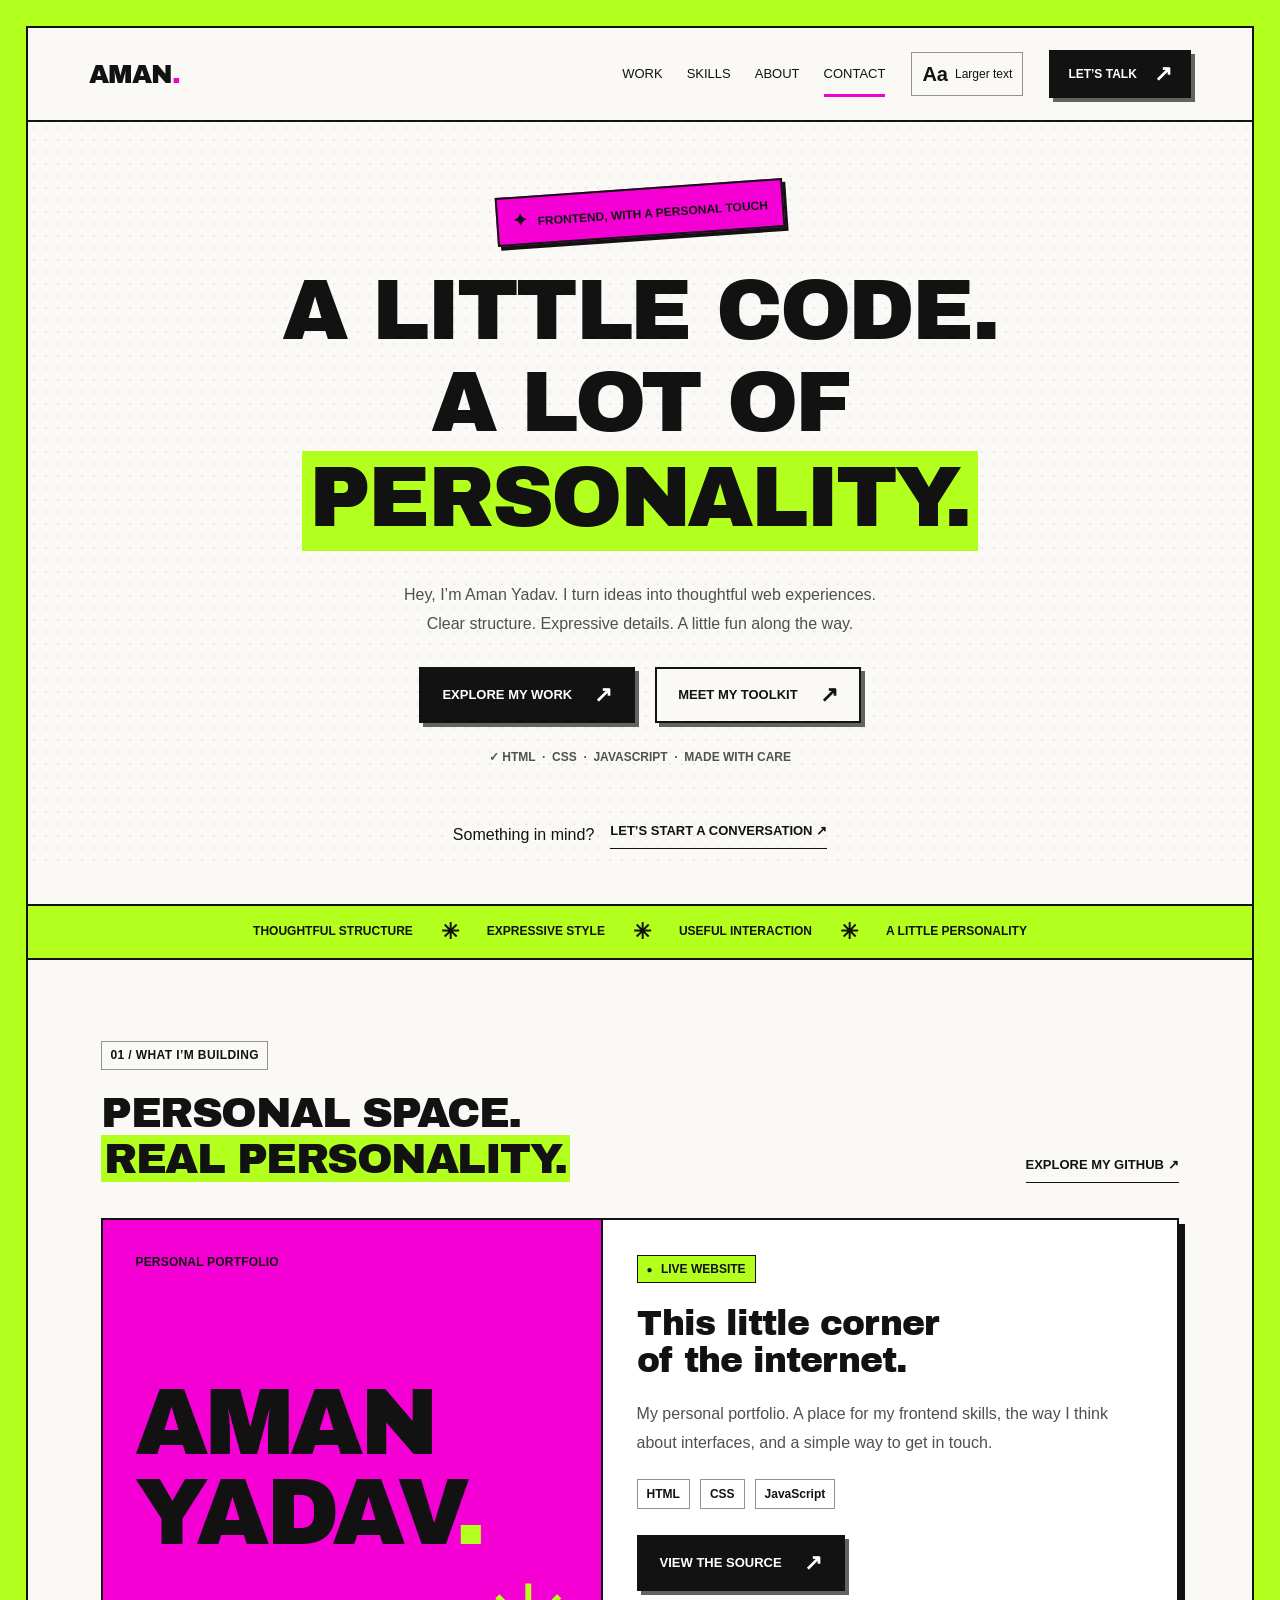
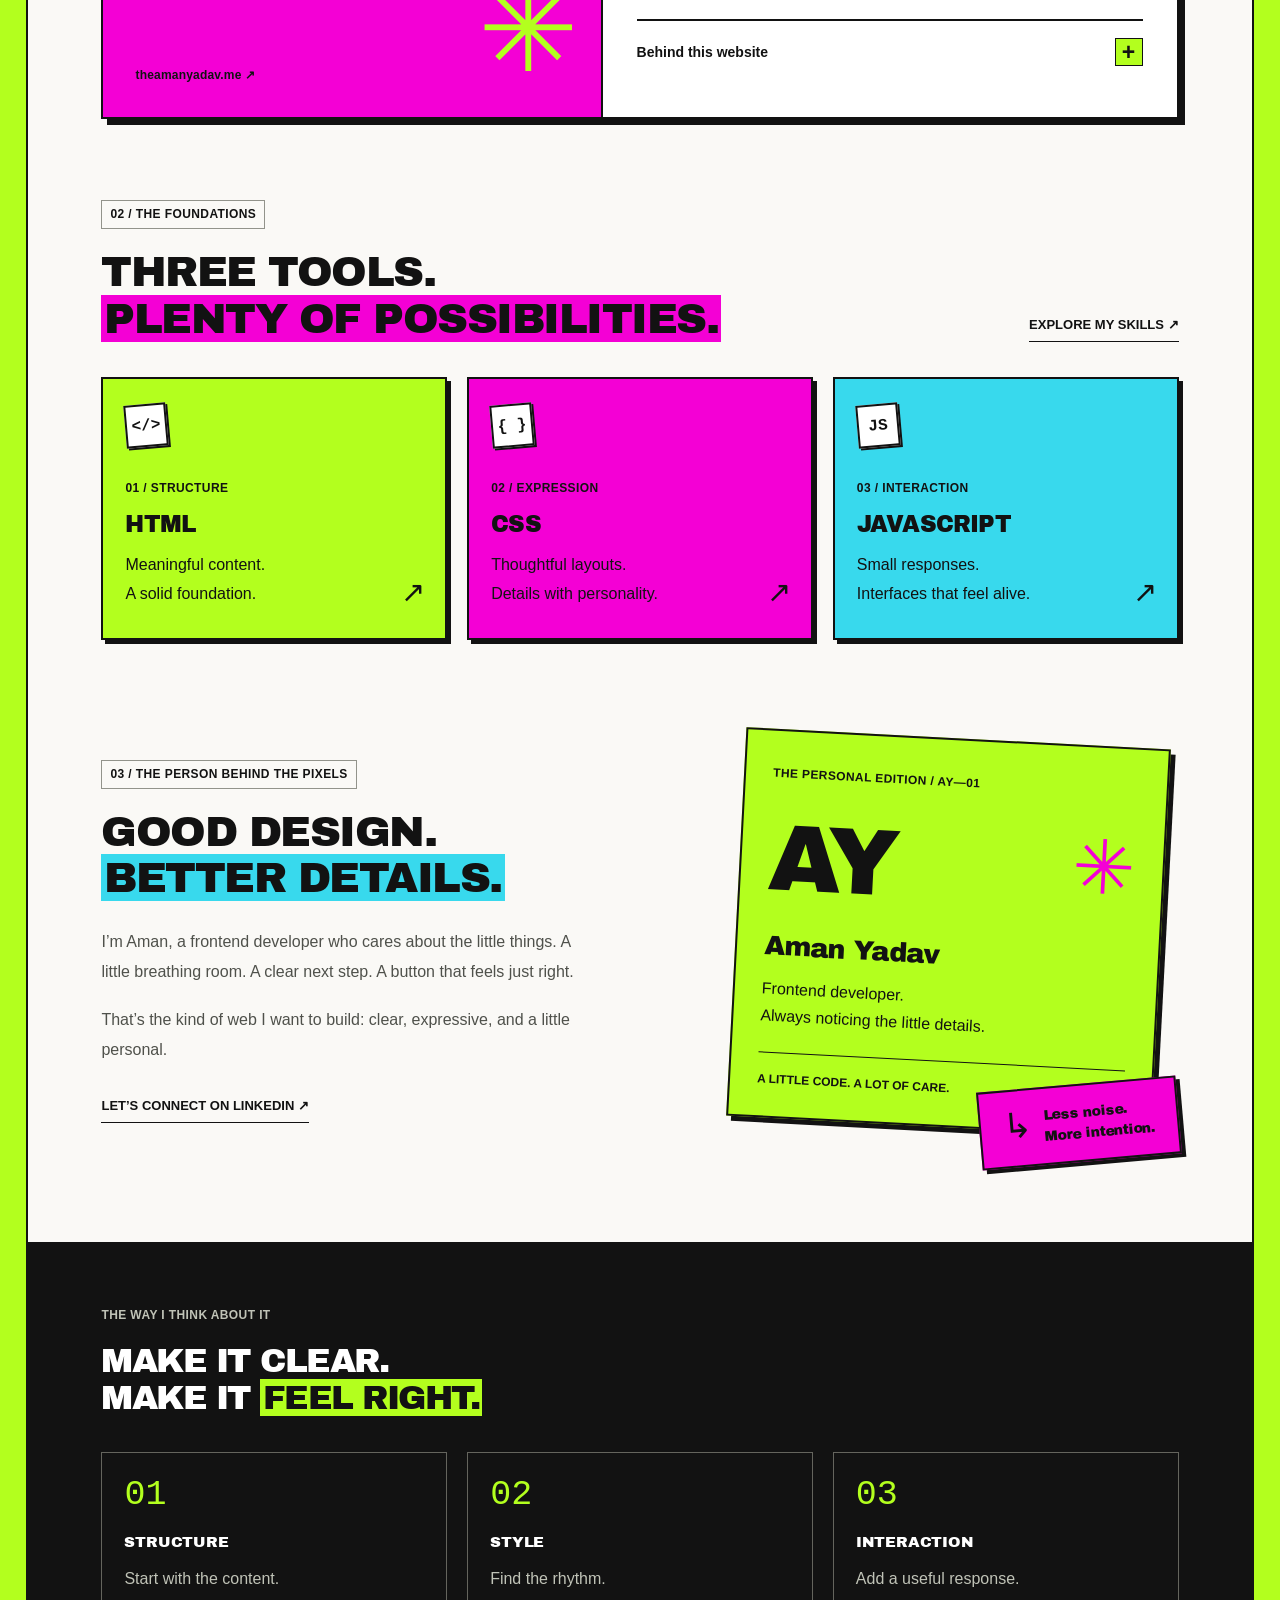
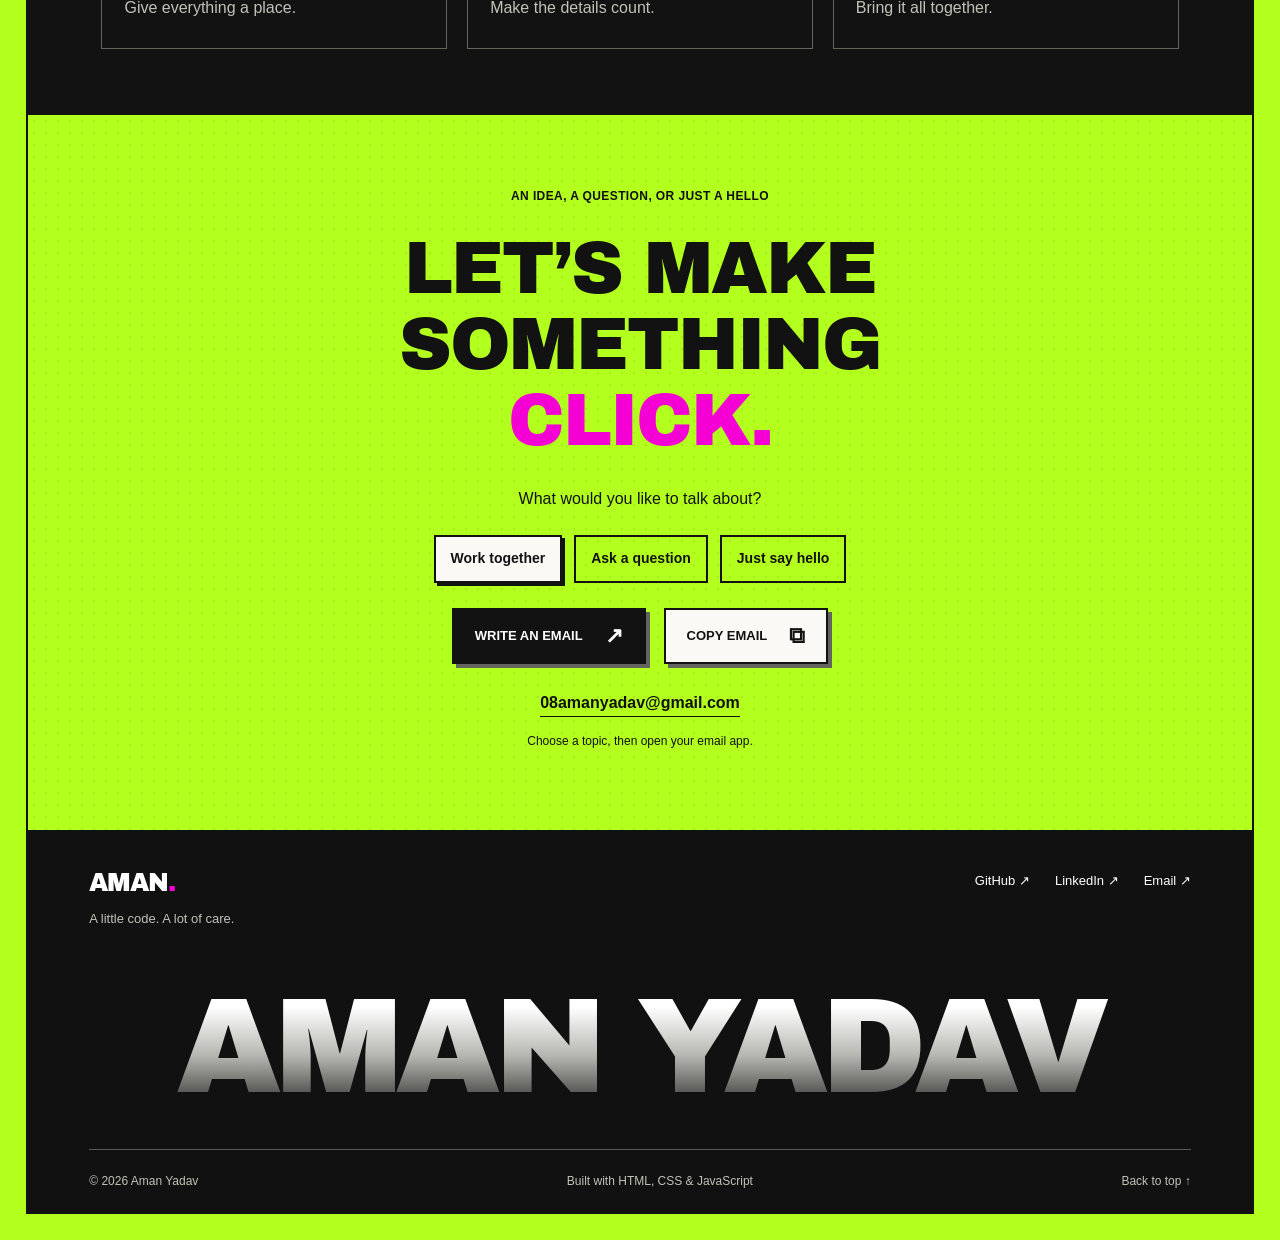
==== commit 04398ce4: "Remove sample content and improve readability and portfolio interactions" ====
--- a/index.html
+++ b/index.html
@@ -1,46 +1,16 @@
-<!doctype html><html lang="en"><head><meta charset="utf-8"><meta name="viewport" content="width=device-width, initial-scale=1"><meta name="description" content="Aman Yadav — frontend developer. Thoughtful interfaces, playful details, and selected concept work."><meta name="theme-color" content="#b3ff1e"><title>Aman Yadav — Frontend Developer</title><link rel="canonical" href="https://theamanyadav.me/"><link rel="icon" href="data:image/svg+xml,%3Csvg xmlns='http://www.w3.org/2000/svg' viewBox='0 0 64 64'%3E%3Crect width='64' height='64' fill='%23b3ff1e'/%3E%3Ctext x='32' y='46' text-anchor='middle' font-family='Arial,sans-serif' font-weight='900' font-size='39'%3EA%3C/text%3E%3C/svg%3E"><link rel="preload" href="assets/ArchivoBlack-Regular.ttf" as="font" type="font/ttf" crossorigin><link rel="stylesheet" href="styles.css"></head><body><a class="skip" href="#main">Skip to content</a><div class="page"><header class="site-header"><a class="identity" href="index.html" aria-label="Aman Yadav, home">AMAN<span class="brand-dot">.</span></a><nav aria-label="Main navigation"><a href="#work">Work</a><a href="skills.html">Skills</a><a href="#about">About</a><a href="#contact">Contact</a></nav><a class="button button-black header-cta" href="mailto:08amanyadav@gmail.com">LET’S TALK <span aria-hidden="true">↗</span></a></header><main id="main">
+<!doctype html><html lang="en"><head><meta charset="utf-8"><meta name="viewport" content="width=device-width, initial-scale=1"><meta name="description" content="Aman Yadav — frontend developer. Thoughtful interfaces, playful details, and a personal approach to the web."><meta name="theme-color" content="#b3ff1e"><title>Aman Yadav — Frontend Developer</title><link rel="canonical" href="https://theamanyadav.me/"><link rel="icon" href="data:image/svg+xml,%3Csvg xmlns='http://www.w3.org/2000/svg' viewBox='0 0 64 64'%3E%3Crect width='64' height='64' fill='%23b3ff1e'/%3E%3Ctext x='32' y='46' text-anchor='middle' font-family='Arial,sans-serif' font-weight='900' font-size='39'%3EA%3C/text%3E%3C/svg%3E"><link rel="preload" href="assets/ArchivoBlack-Regular.ttf" as="font" type="font/ttf" crossorigin><link rel="stylesheet" href="styles.css"></head><body><a class="skip" href="#main">Skip to content</a><div class="scroll-progress" aria-hidden="true"></div><div class="page"><header class="site-header"><a class="identity" href="index.html" aria-label="Aman Yadav, home">AMAN<span class="brand-dot">.</span></a><nav aria-label="Main navigation"><a href="#work">Work</a><a href="skills.html">Skills</a><a href="#about">About</a><a href="#contact">Contact</a></nav><button class="reading-toggle" type="button" aria-pressed="false" aria-label="Use larger text" title="Use larger text"><span aria-hidden="true">Aa</span><span class="reading-label">Larger text</span></button><a class="button button-black header-cta" href="mailto:08amanyadav@gmail.com">LET’S TALK <span aria-hidden="true">↗</span></a></header><main id="main">
 <section class="hero dotted" aria-labelledby="hero-title">
 <p class="sticker sticker-pink hero-sticker"><span aria-hidden="true">✦</span> FRONTEND, WITH A PERSONAL TOUCH</p>
 <h1 id="hero-title">A LITTLE CODE.<br>A LOT OF<br><mark>PERSONALITY.</mark></h1>
-<p class="hero-copy">Hey, I’m Aman Yadav. I turn ideas into thoughtful web experiences.<br>Clear structure. Expressive details. A little fun along the way.</p>
+<p class="hero-copy">Hey, I’m Aman Yadav. I turn ideas into thoughtful web experiences.<br> Clear structure. Expressive details. A little fun along the way.</p>
 <div class="hero-actions"><a class="button button-black" href="#work">EXPLORE MY WORK <span aria-hidden="true">↗</span></a><a class="button button-white" href="skills.html">MEET MY TOOLKIT <span aria-hidden="true">↗</span></a></div>
 <p class="hero-footnote"><span aria-hidden="true">✓</span> HTML &nbsp;·&nbsp; CSS &nbsp;·&nbsp; JAVASCRIPT &nbsp;·&nbsp; MADE WITH CARE</p>
-<div class="build-board" aria-label="Interactive frontend preview">
-<div class="board-header"><span class="board-logo">AMAN’S BUILD SPACE<span class="live-dot" aria-hidden="true"></span></span><span class="board-caption">ONE IDEA. THREE LAYERS.</span><span class="board-corner" aria-hidden="true">↗</span></div>
-<div class="board-body"><div class="editor"><div class="editor-top"><div class="demo-tabs" role="tablist" aria-label="Explore the frontend layers"><button id="tab-html" class="demo-tab" role="tab" aria-selected="true" aria-controls="code-html" tabindex="0">HTML</button><button id="tab-css" class="demo-tab" role="tab" aria-selected="false" aria-controls="code-css" tabindex="-1">CSS</button><button id="tab-js" class="demo-tab" role="tab" aria-selected="false" aria-controls="code-js" tabindex="-1">JS</button></div><span class="editor-file" id="editor-file">index.html</span></div>
-<div class="code-pane" id="code-html" role="tabpanel" aria-labelledby="tab-html" tabindex="0"><pre><code><span class="syntax-muted">&lt;!-- Start with something meaningful. --&gt;</span>
-<span class="syntax-pink">&lt;article</span> <span class="syntax-green">class</span>=<span class="syntax-yellow">"little-idea"</span><span class="syntax-pink">&gt;</span>
-  <span class="syntax-pink">&lt;span&gt;</span>A LITTLE HELLO<span class="syntax-pink">&lt;/span&gt;</span>
-  <span class="syntax-pink">&lt;h2&gt;</span>Good things start
-      with a little idea.<span class="syntax-pink">&lt;/h2&gt;</span>
-  <span class="syntax-pink">&lt;button&gt;</span>Say hello ↗<span class="syntax-pink">&lt;/button&gt;</span>
-<span class="syntax-pink">&lt;/article&gt;</span></code></pre></div>
-<div class="code-pane" id="code-css" role="tabpanel" aria-labelledby="tab-css" tabindex="0" hidden><pre><code><span class="syntax-pink">.little-idea</span> {
-  <span class="syntax-green">background</span>: <span class="syntax-yellow">#b3ff1e</span>;
-  <span class="syntax-green">border</span>: 2px solid #161616;
-  <span class="syntax-green">box-shadow</span>: 6px 6px 0 #161616;
-  <span class="syntax-green">padding</span>: 2rem;
-}
-
-<span class="syntax-muted">/* Small details. Big personality. */</span></code></pre></div>
-<div class="code-pane" id="code-js" role="tabpanel" aria-labelledby="tab-js" tabindex="0" hidden><pre><code><span class="syntax-pink">const</span> button = document
-  .querySelector(<span class="syntax-yellow">'#say-hello'</span>);
-
-button.addEventListener(<span class="syntax-yellow">'click'</span>, () =&gt; {
-  greeting.textContent =
-    <span class="syntax-yellow">'Hey there. Nice to meet you!'</span>;
-});
-
-<span class="syntax-muted">// A small interaction goes a long way.</span></code></pre></div>
-<div class="editor-bottom"><span id="layer-description">01 / GIVE THE IDEA A STRUCTURE</span><span aria-hidden="true">● ● ●</span></div></div>
-<div class="preview-panel"><div class="preview-top"><span>LIVE PREVIEW</span><span aria-hidden="true">↗</span></div><div class="little-idea"><span class="tiny-label">A LITTLE HELLO</span><span class="idea-star" aria-hidden="true">✳</span><h2>Good things<br>start with a<br>little idea.</h2><button class="button button-black" id="say-hello">SAY HELLO <span aria-hidden="true">↗</span></button></div><p id="greeting" role="status">Go on, give it a click.</p></div></div>
-</div></section>
+<div class="hero-connect"><span>Something in mind?</span><a class="text-link" href="#contact">LET’S START A CONVERSATION <span aria-hidden="true">↗</span></a></div></section>
 <div class="ticker" aria-label="Thoughtful structure, expressive style, useful interaction"><span>THOUGHTFUL STRUCTURE</span><b aria-hidden="true">✳</b><span>EXPRESSIVE STYLE</span><b aria-hidden="true">✳</b><span>USEFUL INTERACTION</span><b aria-hidden="true">✳</b><span>A LITTLE PERSONALITY</span></div>
-<section id="work" class="section work" aria-labelledby="work-title"><div class="section-head"><div><p class="eyebrow">01 / SELECTED EXPLORATIONS</p><h2 id="work-title">SMALL IDEAS.<br><mark>THOUGHTFULLY MADE.</mark></h2></div><p class="section-note">A couple of visual explorations.<br>Sample concepts, made for this portfolio.</p></div>
-<div class="project-grid"><details class="project"><summary><span class="project-preview reading" aria-hidden="true"><span class="preview-tag">001 / EDITORIAL CONCEPT</span><span class="reading-sheet"><span class="mini-brand">THE READING ROOM <span>↗</span></span><span class="reading-headline">LESS NOISE.<br>MORE STORY.</span><span class="reading-sun">✳</span><span class="mini-rule"></span><span class="mini-copy">Slow down. Stay curious.<br>Find something worth reading.</span><span class="mini-bottom">WORDS TO SPEND TIME WITH →</span></span><span class="bookmark">TAKE<br>YOUR<br>TIME.</span></span><span class="project-meta"><span><span class="project-title">The Reading Room</span><span class="project-type">Editorial experience · Sample concept</span></span><span class="expand" aria-hidden="true">↗</span></span></summary><div class="project-body"><p class="eyebrow">THE IDEA</p><h3>More room for a good story.</h3><p>An editorial concept built around generous spacing, considered typography, and a clear reading rhythm. A small exploration of giving a story room to breathe.</p></div></details>
-<details class="project"><summary><span class="project-preview planner" aria-hidden="true"><span class="preview-tag">002 / PRODUCT CONCEPT</span><span class="planner-sheet"><span class="mini-brand">A LITTLE INTENTION <span>✳</span></span><span class="planner-heading">ONE THING<br>AT A TIME.</span><span class="planner-subtitle">A little focus goes a long way.</span><span class="task done"><span class="check">✓</span>Make room for what matters.</span><span class="task"><span class="check"></span>Start with something small.</span><span class="task"><span class="check"></span>Leave a little breathing room.</span><span class="mini-bottom">YOUR PACE. YOUR SPACE.</span></span><span class="floating-note">✓ A LITTLE PROGRESS.</span></span><span class="project-meta"><span><span class="project-title">A Little Intention</span><span class="project-type">Planning experience · Sample concept</span></span><span class="expand" aria-hidden="true">↗</span></span></summary><div class="project-body"><p class="eyebrow">THE IDEA</p><h3>A clear view of what comes next.</h3><p>A planning concept that puts the essentials first. Simple interactions, a few priorities, and room to focus—making everyday tasks feel a little lighter.</p></div></details></div></section>
+<section id="work" class="section work" aria-labelledby="work-title"><div class="section-head"><div><p class="eyebrow">01 / WHAT I’M BUILDING</p><h2 id="work-title">PERSONAL SPACE.<br><mark>REAL PERSONALITY.</mark></h2></div><a class="text-link" href="https://github.com/01amanyadav" target="_blank" rel="noopener noreferrer">EXPLORE MY GITHUB ↗</a></div>
+<article class="live-project"><div class="site-art" aria-hidden="true"><span class="site-art-label">PERSONAL PORTFOLIO</span><span class="site-art-name">AMAN<br>YADAV<span>.</span></span><span class="site-art-domain">theamanyadav.me ↗</span><span class="site-art-spark">✳</span></div><div class="live-project-content"><span class="project-state"><span aria-hidden="true">●</span> LIVE WEBSITE</span><h3>This little corner<br>of the internet.</h3><p>My personal portfolio. A place for my frontend skills, the way I think about interfaces, and a simple way to get in touch.</p><ul class="project-tags" aria-label="Built with"><li>HTML</li><li>CSS</li><li>JavaScript</li></ul><a class="button button-black" href="https://github.com/01amanyadav/01amanyadav.github.io" target="_blank" rel="noopener noreferrer">VIEW THE SOURCE <span aria-hidden="true">↗</span></a><details class="project-details"><summary>Behind this website <span aria-hidden="true">+</span></summary><div><p>A responsive layout, keyboard-friendly controls, readable typography, and motion that respects your preferences.</p><p>Try the text-size switch at the top, explore the Skills page, or copy my email below.</p></div></details></div></article></section>
 <section class="section toolkit" aria-labelledby="toolkit-title"><div class="section-head"><div><p class="eyebrow">02 / THE FOUNDATIONS</p><h2 id="toolkit-title">THREE TOOLS.<br><mark class="pink">PLENTY OF POSSIBILITIES.</mark></h2></div><a class="text-link" href="skills.html">EXPLORE MY SKILLS ↗</a></div><div class="toolkit-grid"><a class="tool-card lime-card" href="skills.html#html"><span class="tool-icon" aria-hidden="true">&lt;/&gt;</span><span class="eyebrow">01 / STRUCTURE</span><h3>HTML</h3><p>Meaningful content.<br>A solid foundation.</p><span class="card-arrow" aria-hidden="true">↗</span></a><a class="tool-card pink-card" href="skills.html#css"><span class="tool-icon" aria-hidden="true">{ }</span><span class="eyebrow">02 / EXPRESSION</span><h3>CSS</h3><p>Thoughtful layouts.<br>Details with personality.</p><span class="card-arrow" aria-hidden="true">↗</span></a><a class="tool-card cyan-card" href="skills.html#javascript"><span class="tool-icon" aria-hidden="true">JS</span><span class="eyebrow">03 / INTERACTION</span><h3>JAVASCRIPT</h3><p>Small responses.<br>Interfaces that feel alive.</p><span class="card-arrow" aria-hidden="true">↗</span></a></div></section>
 <section id="about" class="section about" aria-labelledby="about-title"><div class="about-content"><p class="eyebrow">03 / THE PERSON BEHIND THE PIXELS</p><h2 id="about-title">GOOD DESIGN.<br><mark class="cyan">BETTER DETAILS.</mark></h2><p>I’m Aman, a frontend developer who cares about the little things. A little breathing room. A clear next step. A button that feels just right.</p><p>That’s the kind of web I want to build: clear, expressive, and a little personal.</p><a class="text-link" href="https://linkedin.com/in/08amanyadav" target="_blank" rel="noopener noreferrer">LET’S CONNECT ON LINKEDIN ↗</a></div><div class="personal-board"><div class="name-card"><p class="eyebrow">THE PERSONAL EDITION / AY—01</p><span class="monogram" aria-hidden="true">AY<span>✳</span></span><h3>Aman Yadav</h3><p>Frontend developer.<br>Always noticing the little details.</p><span class="personal-tag">A LITTLE CODE. A LOT OF CARE.</span></div><div class="personal-note"><span aria-hidden="true">↳</span><p>Less noise.<br>More intention.</p></div></div></section>
 <section class="process-strip" aria-labelledby="process-title"><div><p class="eyebrow">THE WAY I THINK ABOUT IT</p><h2 id="process-title">MAKE IT CLEAR.<br>MAKE IT <mark>FEEL RIGHT.</mark></h2></div><div class="process-grid"><article><span>01</span><h3>STRUCTURE</h3><p>Start with the content.<br>Give everything a place.</p></article><article><span>02</span><h3>STYLE</h3><p>Find the rhythm.<br>Make the details count.</p></article><article><span>03</span><h3>INTERACTION</h3><p>Add a useful response.<br>Bring it all together.</p></article></div></section>
-<section id="contact" class="contact dotted" aria-labelledby="contact-title"><p class="eyebrow">AN IDEA, A QUESTION, OR JUST A HELLO</p><h2 id="contact-title">LET’S MAKE<br>SOMETHING<br><span class="pink-text">CLICK.</span></h2><p>Good things start with a conversation.</p><a class="button button-black" href="mailto:08amanyadav@gmail.com">08amanyadav@gmail.com <span aria-hidden="true">↗</span></a></section>
+<section id="contact" class="contact dotted" aria-labelledby="contact-title"><p class="eyebrow">AN IDEA, A QUESTION, OR JUST A HELLO</p><h2 id="contact-title">LET’S MAKE<br>SOMETHING<br><span class="pink-text">CLICK.</span></h2><p>What would you like to talk about?</p><div class="contact-topics" role="group" aria-label="Choose an email topic"><button type="button" class="topic-button" data-subject="Let's work together" aria-pressed="true">Work together</button><button type="button" class="topic-button" data-subject="I have a question" aria-pressed="false">Ask a question</button><button type="button" class="topic-button" data-subject="Hello, Aman!" aria-pressed="false">Just say hello</button></div><div class="contact-actions"><a id="contact-email" class="button button-black" href="mailto:08amanyadav@gmail.com?subject=Let%27s%20work%20together">WRITE AN EMAIL <span aria-hidden="true">↗</span></a><button type="button" class="button button-white copy-email" data-copy-email>Copy email <span aria-hidden="true">⧉</span></button></div><a class="email-address" href="mailto:08amanyadav@gmail.com">08amanyadav@gmail.com</a><p class="copy-status" role="status" aria-live="polite" id="copy-status">Choose a topic, then open your email app.</p></section>
 </main><footer><div class="footer-top"><a class="identity" href="index.html">AMAN<span class="brand-dot">.</span></a><p>A little code. A lot of care.</p><div><a href="https://github.com/01amanyadav" target="_blank" rel="noopener noreferrer">GitHub ↗</a><a href="https://linkedin.com/in/08amanyadav" target="_blank" rel="noopener noreferrer">LinkedIn ↗</a><a href="mailto:08amanyadav@gmail.com">Email ↗</a></div></div><a class="footer-name" href="index.html">AMAN YADAV</a><div class="footer-meta"><span>© <span id="year">2026</span> Aman Yadav</span><span>Built with HTML, CSS & JavaScript</span><a href="#">Back to top ↑</a></div></footer></div><script src="script.js"></script></body></html>
--- a/styles.css
+++ b/styles.css
@@ -1,13 +1,20 @@
 @font-face{font-family:"Archivo Black";src:url("assets/ArchivoBlack-Regular.ttf") format("truetype");font-weight:900;font-display:swap}
-:root{--lime:#b3ff1e;--pink:#f400d5;--cyan:#38d9ed;--yellow:#ffe63b;--ink:#121212;--paper:#faf9f6;--line:2px solid var(--ink);--display:"Archivo Black","Arial Black",Arial,sans-serif;color-scheme:light}
-*{box-sizing:border-box}html{scroll-behavior:smooth;scroll-padding-top:30px}body{margin:0;padding:26px;background:var(--lime);color:var(--ink);font:14px/1.65 Arial,Helvetica,sans-serif;-webkit-font-smoothing:antialiased}a{color:inherit;text-decoration:none}button{font:inherit;cursor:pointer}button,a,summary{-webkit-tap-highlight-color:transparent}a:focus-visible,button:focus-visible,summary:focus-visible,[tabindex]:focus-visible{outline:3px solid #5650e5;outline-offset:5px}h1,h2,h3,p{margin:0}h1,h2,h3{font-family:var(--display);font-weight:900;line-height:1.06;letter-spacing:-1.5px}button{color:inherit}mark{background:var(--lime);color:var(--ink);padding:0 .07em;box-decoration-break:clone;-webkit-box-decoration-break:clone}mark.pink{background:var(--pink);color:white}mark.cyan{background:var(--cyan)}.pink-text{color:var(--pink)}.page{max-width:1440px;margin:auto;background:var(--paper);border:var(--line)}.skip{position:fixed;left:30px;top:-100px;background:var(--ink);color:white;padding:12px;z-index:50}.skip:focus{top:20px}.dotted{background-image:radial-gradient(#17171713 1px,transparent 1px);background-size:12px 12px}.eyebrow{display:inline-block;font:10px/1.5 "Courier New",monospace;letter-spacing:.4px;text-transform:uppercase}.button{display:inline-flex;align-items:center;justify-content:center;gap:25px;border:var(--line);padding:14px 20px;font-size:11px;line-height:1.4;font-weight:700;box-shadow:4px 4px 0 #636360;text-transform:uppercase;white-space:nowrap}.button span{font-size:19px;line-height:1}.button-black{background:var(--ink);color:white}.button-white{background:var(--paper);color:var(--ink)}.button:hover{background:var(--pink);color:white}.text-link{display:inline-block;font-size:10px;font-weight:700;line-height:1.7;border-bottom:1px solid;padding-bottom:5px}.text-link:hover{background:var(--lime)}.site-header{min-height:90px;display:flex;align-items:center;padding:20px 5%;gap:28px;border-bottom:var(--line);background:var(--paper)}.identity{font-family:var(--display);font-size:26px;font-weight:900;line-height:1;letter-spacing:-1px}.brand-dot{color:var(--pink)}nav{margin-left:auto;display:flex;gap:27px;align-items:center}nav a{font-size:11px;text-transform:uppercase;line-height:1.5;padding:7px 0}nav a:hover,nav a[aria-current=page]{box-shadow:0 3px 0 var(--pink)}.header-cta{margin-left:32px;font-size:10px;padding:12px 19px;gap:20px}
-.hero{padding:68px 6% 0;text-align:center;overflow:hidden}.sticker{display:inline-block;padding:7px 13px;border:var(--line);box-shadow:3px 4px 0 var(--ink);font-size:10px;line-height:1.5;font-weight:700}.sticker-pink{background:var(--pink);color:white;transform:rotate(-4deg)}.hero-sticker{margin-bottom:28px}.hero-sticker span{font-size:16px;margin-right:7px}.hero h1{font-size:clamp(45px,6.7vw,91px);line-height:1.07;letter-spacing:-2.7px}.hero h1 mark{display:inline-block;line-height:1.1;margin-top:3px;padding:0 7px 5px}.hero-copy{max-width:650px;margin:26px auto 25px;color:#64645f;font-size:13px;line-height:1.8}.hero-actions{display:flex;justify-content:center;gap:20px}.hero-footnote{font:9px/1.6 "Courier New",monospace;color:#70716a;margin:20px 0 37px}.build-board{max-width:1050px;margin:auto;text-align:left;background:white;border:var(--line);box-shadow:9px 9px 0 var(--ink)}.board-header{display:flex;align-items:center;justify-content:space-between;gap:12px;padding:19px 22px;border-bottom:var(--line)}.board-logo{font-family:var(--display);font-size:13px;letter-spacing:-.4px}.live-dot{display:inline-block;width:7px;height:7px;background:var(--lime);border:1px solid;margin-left:10px;border-radius:50%}.board-caption{font:8px/1.5 "Courier New",monospace;color:#666}.board-corner{border:var(--line);background:var(--pink);padding:0 9px;box-shadow:2px 2px 0 var(--ink);font-size:20px;line-height:1.5}.board-body{display:grid;grid-template-columns:1.2fr 1fr}.editor{background:#181a18;color:#eee;min-width:0}.editor-top{display:flex;justify-content:space-between;align-items:center;gap:10px;padding:13px 16px;border-bottom:1px solid #40413f}.demo-tabs{display:flex;gap:7px}.demo-tab{background:transparent;color:#a9aaa7;border:1px solid #53544f;padding:6px 13px;font:10px/1.5 "Courier New",monospace}.demo-tab[aria-selected=true]{background:var(--pink);color:white;border-color:var(--pink);box-shadow:2px 2px 0 #eee}.editor-file{font:8px/1.5 "Courier New",monospace;color:#c0c1b9}.code-pane{min-height:249px;padding:28px 23px 20px}.code-pane[hidden]{display:none}pre{margin:0;overflow:auto;tab-size:2}code{font:11px/2.1 "Courier New",monospace;white-space:pre}.syntax-pink{color:#ff72e9}.syntax-green{color:#c1f579}.syntax-yellow{color:#f1d889}.syntax-muted{color:#9b9f94}.editor-bottom{display:flex;justify-content:space-between;font:8px/1.5 "Courier New",monospace;border-top:1px solid #40413f;padding:13px 19px;color:#b9bdb2}.editor-bottom>span:last-child{color:var(--lime)}.preview-panel{padding:17px 29px 20px;border-left:var(--line);background:#f0f0e9}.preview-top{display:flex;justify-content:space-between;font:9px/1.5 "Courier New",monospace;margin-bottom:14px}.little-idea{position:relative;background:var(--lime);border:var(--line);box-shadow:5px 5px 0 var(--ink);padding:25px 24px 23px;isolation:isolate}.tiny-label{font:8px/1.5 "Courier New",monospace}.little-idea h2{font-size:31px;letter-spacing:-1px;margin:15px 0 22px;line-height:1.05}.idea-star{position:absolute;right:20px;top:36px;font-size:68px;color:var(--pink);z-index:-1;line-height:1}.little-idea .button{padding:10px 14px;font-size:9px;box-shadow:3px 3px 0 #717863}.little-idea .button:hover{background:#fff;color:var(--ink)}#greeting{font:9px/1.6 "Courier New",monospace;margin-top:17px;min-height:15px;color:#51564a}.ticker{display:flex;gap:28px;align-items:center;justify-content:center;overflow:hidden;padding:14px 0;background:var(--lime);border-top:var(--line);border-bottom:var(--line);font:10px/1.5 "Courier New",monospace;white-space:nowrap;margin-top:50px}.ticker>*{flex-shrink:0}.ticker b{font-size:18px;line-height:1}
-.section{padding:85px 6% 0}.section-head{display:flex;justify-content:space-between;align-items:end;gap:32px;margin-bottom:35px}.section-head .eyebrow,.about .eyebrow{border:1px solid #92938b;padding:3px 6px;margin-bottom:20px;font-size:9px}h2{font-size:clamp(30px,3.35vw,46px)}.section-note{font-size:11px;line-height:1.8;color:#64665f;flex-shrink:0;padding-bottom:5px}.project-grid{display:grid;grid-template-columns:1fr 1fr;gap:26px;align-items:start}.project{border:var(--line);box-shadow:5px 5px 0 var(--ink);background:#fff;min-width:0}summary{list-style:none;cursor:pointer}summary::-webkit-details-marker{display:none}.project-preview{position:relative;height:325px;display:block;overflow:hidden;border-bottom:var(--line)}.reading{background:#e8ebdf;background-image:radial-gradient(#0002 .75px,transparent .75px);background-size:9px 9px}.planner{background:var(--pink)}.preview-tag{position:absolute;top:18px;left:19px;font:8px/1.5 "Courier New",monospace}.planner .preview-tag{color:white}.reading-sheet,.planner-sheet{position:absolute;top:57px;left:12%;width:73%;height:285px;border:var(--line);background:#fff;box-shadow:6px 7px 0 #222;transform:rotate(-5deg);padding:20px;display:block}.mini-brand{display:flex;justify-content:space-between;align-items:center;font:9px/1.5 var(--display);padding-bottom:9px;border-bottom:1px solid}.mini-brand>span{font:17px/1 Arial,sans-serif}.reading-headline{display:block;position:relative;z-index:1;font:900 30px/1.03 var(--display);letter-spacing:-1px;margin:22px 0 15px}.reading-sun{position:absolute;top:80px;right:18px;color:var(--pink);font:68px/1 Arial,sans-serif}.mini-rule{display:block;height:1px;background:var(--ink)}.mini-copy{display:block;font-size:8px;line-height:1.8;margin-top:12px;color:#676a62}.mini-bottom{display:block;font:7px/1.5 "Courier New",monospace;margin-top:17px}.bookmark{position:absolute;right:6%;bottom:17px;display:block;padding:15px 12px;background:var(--lime);border:var(--line);box-shadow:3px 3px 0 var(--ink);transform:rotate(7deg);font:20px/1.02 var(--display)}.planner-sheet{transform:rotate(4deg);left:15%;width:74%}.planner-heading{display:block;font:29px/1.04 var(--display);letter-spacing:-1px;margin:19px 0 7px}.planner-subtitle{display:block;font-size:8px;color:#666;margin-bottom:12px}.task{display:flex;align-items:center;gap:7px;font-size:7px;border-top:1px solid #c7c8c0;padding:9px 0}.check{display:flex;width:11px;height:11px;border:1px solid;align-items:center;justify-content:center}.done .check{background:var(--lime)}.floating-note{position:absolute;left:6%;bottom:20px;background:var(--yellow);border:var(--line);padding:11px 13px;box-shadow:3px 3px 0 var(--ink);transform:rotate(-4deg);font:9px/1.5 "Courier New",monospace}.project-meta{display:flex;align-items:center;justify-content:space-between;gap:12px;padding:23px 20px}.project-title{display:block;font:18px/1.3 var(--display);letter-spacing:-.7px}.project-type{display:block;color:#64665f;font-size:9px;margin-top:8px}.expand{display:flex;align-items:center;justify-content:center;width:33px;height:33px;background:var(--lime);border:var(--line);font-size:21px;flex-shrink:0}summary:hover .expand{background:var(--pink);color:white}details[open] .expand{transform:rotate(90deg)}.project-body{border-top:var(--line);padding:23px 21px}.project-body .eyebrow{font-size:8px;margin-bottom:14px}.project-body h3{font-size:20px;line-height:1.3;letter-spacing:-.6px;margin-bottom:12px}.project-body>p:last-child{font-size:11px;color:#64665f;line-height:1.85}
-.toolkit-grid{display:grid;grid-template-columns:repeat(3,1fr);gap:20px}.tool-card{position:relative;display:block;border:var(--line);box-shadow:4px 4px 0 var(--ink);padding:24px 22px 27px;min-width:0}.lime-card{background:var(--lime);color:var(--ink)}.pink-card{background:var(--pink);color:white}.cyan-card{background:var(--cyan);color:var(--ink)}.tool-icon{display:flex;align-items:center;justify-content:center;background:white;color:var(--ink);border:var(--line);box-shadow:2px 2px 0 var(--ink);width:37px;height:38px;font:bold 13px/1 "Courier New",monospace;margin-bottom:24px;transform:rotate(-5deg)}.tool-card .eyebrow{font-size:8px}.tool-card h3{font-size:23px;letter-spacing:-.8px;margin:11px 0}.tool-card p{font-size:11px;line-height:1.8}.card-arrow{position:absolute;right:21px;bottom:22px;font-size:26px}.tool-card:hover{transform:translate(-2px,-2px);box-shadow:6px 6px 0 var(--ink)}.about{display:grid;grid-template-columns:1.15fr 1fr;gap:8%;padding-bottom:85px;align-items:center}.about h2{margin-bottom:25px}.about-content>p:not(.eyebrow){font-size:12px;line-height:1.9;color:#64665f;max-width:410px;margin-bottom:17px}.about .text-link{margin-top:8px}.personal-board{position:relative;padding:17px 18px 35px}.name-card{border:var(--line);box-shadow:5px 5px 0 var(--ink);background:var(--lime);padding:24px 24px 22px;transform:rotate(3deg)}.name-card .eyebrow{font-size:8px;border:0;padding:0;margin:0}.monogram{position:relative;display:block;font:94px/.95 var(--display);letter-spacing:-7px;margin:25px 0;color:var(--ink)}.monogram>span{position:absolute;right:5px;top:0;font:75px/1 Arial,sans-serif;color:var(--pink);letter-spacing:0}.name-card h3{font-size:25px;letter-spacing:-.7px;margin-bottom:10px}.name-card>p:not(.eyebrow){font-size:11px}.personal-tag{display:block;border-top:1px solid;padding-top:13px;margin-top:20px;font:7px/1.6 "Courier New",monospace}.personal-note{position:absolute;right:0;bottom:0;display:flex;gap:12px;background:var(--pink);color:white;padding:15px 22px;border:var(--line);box-shadow:4px 4px 0 var(--ink);transform:rotate(-5deg)}.personal-note>span{font-size:33px;line-height:1}.personal-note p{font:12px/1.5 var(--display);letter-spacing:-.2px}.process-strip{background:var(--ink);color:white;padding:58px 6% 64px}.process-strip .eyebrow{font-size:8px;color:#b4b8aa;margin-bottom:17px}.process-strip h2{font-size:34px;margin-bottom:35px}.process-grid{display:grid;grid-template-columns:repeat(3,1fr);gap:20px}.process-grid article{border:1px solid #64645d;padding:21px 20px}.process-grid article>span{display:block;color:var(--lime);font:33px/1 "Courier New",monospace;margin-bottom:18px}.process-grid h3{font-size:13px;letter-spacing:-.2px;margin-bottom:12px}.process-grid p{font-size:10px;line-height:1.9;color:#b1b5a9}.contact{padding:64px 5% 69px;background-color:var(--lime);text-align:center;border-top:var(--line)}.contact .eyebrow{font-size:8px;margin-bottom:22px}.contact h2{font-size:clamp(42px,5.7vw,77px);line-height:1.04;letter-spacing:-2px}.contact>p:not(.eyebrow){font-size:12px;margin:22px auto 27px}.contact .button{font-size:11px;text-transform:none}.contact .button:hover{background:#fff;color:var(--ink)}
-footer{background:#111;color:white;padding:38px 5% 0;border-top:var(--line);overflow:hidden}.footer-top{display:grid;grid-template-columns:1fr 1fr;gap:10px}.footer-top .identity{font-size:25px}.footer-top p{font-size:10px;color:#b9bcb1}.footer-top>div{grid-column:2;grid-row:1/3;display:flex;justify-content:end;align-items:start;gap:25px;font-size:10px}.footer-top a:hover{color:var(--lime)}.footer-name{display:block;white-space:nowrap;text-align:center;font:900 clamp(45px,10.6vw,146px)/1.2 var(--display);letter-spacing:-.055em;margin:36px -2% 20px;background:linear-gradient(#fff 25%,#b6b6b1 55%,#111 95%);-webkit-background-clip:text;background-clip:text;color:transparent}.footer-meta{border-top:1px solid #595b53;display:flex;justify-content:space-between;gap:14px;padding:19px 0;font:8px/1.6 "Courier New",monospace;color:#c0c3b7}.footer-meta a:hover{color:var(--lime)}
-@keyframes enter{from{opacity:0;transform:translateY(12px)}to{opacity:1;transform:translateY(0)}}@media(prefers-reduced-motion:no-preference){.hero h1,.hero-copy,.hero-actions{animation:enter .65s both}.hero-copy{animation-delay:.1s}.hero-actions{animation-delay:.18s}.button,.tool-card{transition:transform .18s,box-shadow .18s,background .18s}.button:hover{transform:translate(2px,2px);box-shadow:2px 2px 0 var(--ink)}.reading-sheet,.planner-sheet{transition:transform .3s}summary:hover .reading-sheet{transform:rotate(-2deg) translateY(-4px)}summary:hover .planner-sheet{transform:rotate(1deg) translateY(-4px)}details[open] .project-body{animation:enter .3s both}}
+:root{--lime:#b3ff1e;--pink:#f400d5;--cyan:#38d9ed;--yellow:#ffe63b;--ink:#121212;--paper:#faf9f6;--line:2px solid var(--ink);--display:"Archivo Black","Arial Black",Arial,sans-serif;--copy:16px;--label:12px;color-scheme:light}
+:root.larger-text{--copy:18px;--label:14px}
+*{box-sizing:border-box}html{scroll-behavior:smooth;scroll-padding-top:30px}body{margin:0;padding:26px;background:var(--lime);color:var(--ink);font:var(--copy)/1.7 Arial,Helvetica,sans-serif;-webkit-font-smoothing:antialiased}a{color:inherit;text-decoration:none}button{font:inherit;color:inherit;cursor:pointer}button,a,summary{-webkit-tap-highlight-color:transparent}a:focus-visible,button:focus-visible,summary:focus-visible{outline:3px solid var(--ink);outline-offset:5px}footer a:focus-visible{outline-color:var(--lime)}h1,h2,h3,p{margin:0}h1,h2,h3{font-family:var(--display);font-weight:900;line-height:1.08;letter-spacing:-1.5px}mark{background:var(--lime);color:var(--ink);padding:0 .07em;box-decoration-break:clone;-webkit-box-decoration-break:clone}mark.pink{background:var(--pink);color:var(--ink)}mark.cyan{background:var(--cyan)}.pink-text{color:var(--pink)}.page{max-width:1440px;margin:auto;background:var(--paper);border:var(--line)}.skip{position:fixed;left:30px;top:-100px;background:var(--ink);color:white;padding:12px;z-index:50}.skip:focus{top:16px}.dotted{background-image:radial-gradient(#17171713 1px,transparent 1px);background-size:12px 12px}.eyebrow{display:inline-block;font-size:var(--label);font-weight:700;line-height:1.6;letter-spacing:.4px;text-transform:uppercase}
+.scroll-progress{position:fixed;top:0;left:0;width:100%;height:5px;background:var(--pink);transform:scaleX(var(--progress,0));transform-origin:left;z-index:30;pointer-events:none}
+.button{display:inline-flex;align-items:center;justify-content:center;gap:22px;border:var(--line);padding:15px 21px;font-size:calc(var(--label) + 1px);line-height:1.5;font-weight:700;box-shadow:4px 4px 0 #636360;text-transform:uppercase;white-space:normal;text-align:center;min-height:48px}.button span{font-size:22px;line-height:1}.button-black{background:var(--ink);color:white}.button-white{background:var(--paper);color:var(--ink)}.button:hover{background:var(--pink);color:var(--ink)}.text-link{display:inline-block;font-size:calc(var(--label) + 1px);font-weight:700;line-height:1.8;border-bottom:1px solid;padding-bottom:5px}.text-link:hover{background:var(--lime)}.site-header{min-height:94px;display:flex;align-items:center;padding:20px 5%;gap:26px;border-bottom:var(--line);background:var(--paper)}.identity{font-family:var(--display);font-size:26px;font-weight:900;line-height:1;letter-spacing:-1px;margin-right:auto}.brand-dot{color:var(--pink)}nav{display:flex;gap:24px;align-items:center}nav a{font-size:calc(var(--label) + 1px);text-transform:uppercase;line-height:1.5;padding:10px 0}nav a:hover,nav a[aria-current]{box-shadow:0 3px 0 var(--pink)}.header-cta{font-size:var(--label);padding:11px 17px;gap:17px}.reading-toggle{display:flex;align-items:center;justify-content:center;gap:7px;min-height:44px;padding:8px 10px;background:transparent;border:1px solid #92938b;white-space:nowrap}.reading-toggle>span:first-child{font-weight:700;font-size:20px;line-height:1}.reading-label{font-size:12px}.reading-toggle[aria-pressed=true]{background:var(--lime);border-color:var(--ink)}
+.hero{padding:66px 6% 0;text-align:center;overflow:hidden}.sticker{display:inline-block;padding:8px 14px;border:var(--line);box-shadow:3px 4px 0 var(--ink);font-size:var(--label);line-height:1.6;font-weight:700}.sticker-pink{background:var(--pink);color:var(--ink);transform:rotate(-4deg)}.hero-sticker{margin-bottom:28px}.hero-sticker span{font-size:18px;margin-right:7px}.hero h1{font-size:clamp(45px,6.7vw,91px);line-height:1.07;letter-spacing:-2.7px}.hero h1 mark{display:inline-block;line-height:1.1;margin-top:3px;padding:0 7px 5px}.hero-copy{max-width:690px;margin:29px auto 28px;color:#4f514b;font-size:var(--copy);line-height:1.85}.hero-actions{display:flex;justify-content:center;gap:20px;flex-wrap:wrap}.hero-footnote{font-size:var(--label);font-weight:700;line-height:1.8;color:#50534a;margin:24px 0 29px}.hero-connect{display:flex;align-items:center;justify-content:center;gap:16px;flex-wrap:wrap;font-size:var(--copy);padding:22px 0 13px}.ticker{display:flex;gap:28px;align-items:center;justify-content:center;overflow:hidden;padding:15px 0;background:var(--lime);border-top:var(--line);border-bottom:var(--line);font-size:var(--label);font-weight:700;line-height:1.6;white-space:nowrap;margin-top:42px}.ticker>*{flex-shrink:0}.ticker b{font-size:22px;line-height:1}
+.section{padding:80px 6% 0}.section-head{display:flex;justify-content:space-between;align-items:end;gap:30px;margin-bottom:35px}.section-head .eyebrow,.about .eyebrow{border:1px solid #92938b;padding:4px 8px;margin-bottom:20px}h2{font-size:clamp(30px,3.35vw,46px)}
+.live-project{display:grid;grid-template-columns:1fr 1.15fr;border:var(--line);box-shadow:6px 6px 0 var(--ink);background:white}.site-art{position:relative;display:flex;flex-direction:column;justify-content:space-between;align-items:start;padding:32px;background:var(--pink);border-right:var(--line);min-height:470px;overflow:hidden}.site-art-label,.site-art-domain{position:relative;z-index:1;font-size:var(--label);font-weight:700;letter-spacing:.2px}.site-art-name{position:relative;z-index:1;font:900 clamp(55px,7.4vw,99px)/.95 var(--display);letter-spacing:-4px;margin:30px 0}.site-art-name>span{color:var(--lime)}.site-art-spark{position:absolute;bottom:28px;right:22px;font-size:120px;line-height:1;color:var(--lime)}.live-project-content{min-width:0;padding:34px}.project-state{display:inline-block;font-size:var(--label);font-weight:700;border:1px solid;padding:3px 9px;background:var(--lime);margin-bottom:22px}.project-state>span{font-size:10px;margin-right:5px}.live-project h3{font-size:clamp(25px,2.7vw,37px);letter-spacing:-1px;margin-bottom:19px}.live-project p{font-size:var(--copy);line-height:1.85;color:#4f514b}.project-tags{list-style:none;display:flex;gap:10px;flex-wrap:wrap;padding:0;margin:21px 0 26px}.project-tags li{border:1px solid #92938b;padding:4px 9px;font-size:var(--label);font-weight:700}.project-details{margin-top:28px;border-top:var(--line)}summary{cursor:pointer;list-style:none}summary::-webkit-details-marker{display:none}.project-details summary,.skill-detail summary{display:flex;align-items:center;justify-content:space-between;gap:15px;font-size:calc(var(--label) + 2px);font-weight:700;line-height:1.6;padding:17px 0}.project-details summary>span,.skill-detail summary>span{display:flex;align-items:center;justify-content:center;min-width:28px;height:28px;background:var(--lime);border:1px solid;font-size:23px;line-height:1}.project-details[open] summary>span,.skill-detail[open] summary>span{transform:rotate(45deg)}.project-details[open] summary,.skill-detail[open] summary{border-bottom:1px solid #92938b;margin-bottom:16px}.project-details p+p{margin-top:12px}
+.toolkit-grid{display:grid;grid-template-columns:repeat(3,1fr);gap:20px}.tool-card{position:relative;display:block;border:var(--line);box-shadow:4px 4px 0 var(--ink);padding:25px 22px 29px;min-width:0}.lime-card{background:var(--lime);color:var(--ink)}.pink-card{background:var(--pink);color:var(--ink)}.cyan-card{background:var(--cyan);color:var(--ink)}.tool-icon{display:flex;align-items:center;justify-content:center;background:white;border:var(--line);box-shadow:2px 2px 0 var(--ink);width:42px;height:43px;font:bold 16px/1 "Courier New",monospace;margin-bottom:26px;transform:rotate(-5deg)}.tool-card h3{font-size:23px;letter-spacing:-.8px;margin:13px 0}.tool-card p{font-size:var(--copy);line-height:1.8;padding-right:12px}.card-arrow{position:absolute;right:20px;bottom:20px;font-size:29px}.tool-card:hover{box-shadow:6px 6px 0 var(--ink)}
+.about{display:grid;grid-template-columns:1.15fr 1fr;gap:8%;padding-bottom:80px;align-items:center}.about h2{margin-bottom:26px}.about-content>p:not(.eyebrow){font-size:var(--copy);line-height:1.85;color:#4f514b;max-width:480px;margin-bottom:19px}.about .text-link{margin-top:10px}.personal-board{position:relative;padding:18px 18px 35px}.name-card{border:var(--line);box-shadow:5px 5px 0 var(--ink);background:var(--lime);padding:27px;transform:rotate(3deg)}.name-card .eyebrow{border:0;padding:0;margin:0}.monogram{position:relative;display:block;font:94px/.95 var(--display);letter-spacing:-7px;margin:29px 0}.monogram>span{position:absolute;right:0;top:0;font:75px/1 Arial,sans-serif;color:var(--pink);letter-spacing:0}.name-card h3{font-size:27px;letter-spacing:-.7px;margin-bottom:13px}.name-card>p:not(.eyebrow){font-size:var(--copy)}.personal-tag{display:block;border-top:1px solid;padding-top:16px;margin-top:23px;font-size:var(--label);font-weight:700;line-height:1.7}.personal-note{position:absolute;right:0;bottom:0;display:flex;gap:12px;background:var(--pink);padding:16px 22px;border:var(--line);box-shadow:4px 4px 0 var(--ink);transform:rotate(-5deg)}.personal-note>span{font-size:35px;line-height:1}.personal-note p{font:14px/1.5 var(--display);letter-spacing:-.2px}.process-strip{background:var(--ink);color:white;padding:58px 6% 64px}.process-strip .eyebrow{color:#c0c3b7;margin-bottom:18px}.process-strip h2{font-size:34px;margin-bottom:35px}.process-grid{display:grid;grid-template-columns:repeat(3,1fr);gap:20px}.process-grid article{border:1px solid #64645d;padding:25px 22px}.process-grid article>span{display:block;color:var(--lime);font:35px/1 "Courier New",monospace;margin-bottom:21px}.process-grid h3{font-size:15px;letter-spacing:-.2px;margin-bottom:14px}.process-grid p{font-size:var(--copy);line-height:1.85;color:#c0c3b7}
+.contact{padding:66px 5% 57px;background-color:var(--lime);text-align:center;border-top:var(--line)}.contact .eyebrow{margin-bottom:25px}.contact h2{font-size:clamp(42px,5.7vw,77px);line-height:1.04;letter-spacing:-2px}.contact>p:not(.eyebrow):not(.copy-status){font-size:var(--copy);margin:26px auto 23px}.contact-topics{display:flex;justify-content:center;gap:12px;flex-wrap:wrap;margin-bottom:25px}.topic-button{padding:10px 15px;border:var(--line);background:transparent;font-size:calc(var(--label) + 2px);font-weight:700;min-height:44px}.topic-button[aria-pressed=true]{background:var(--paper);box-shadow:3px 3px 0 var(--ink)}.topic-button:hover{background:var(--paper)}.contact-actions{display:flex;justify-content:center;gap:18px;flex-wrap:wrap}.copy-email{position:relative;isolation:isolate}.email-address{display:inline-block;font-size:var(--copy);font-weight:700;margin-top:25px;word-break:break-word;border-bottom:1px solid}.copy-status{font-size:var(--label);line-height:1.7;min-height:42px;margin:14px auto 0;max-width:460px}.confetti{position:absolute;width:8px;height:12px;left:50%;top:0;pointer-events:none;z-index:3}
+footer{background:#111;color:white;padding:38px 5% 0;border-top:var(--line);overflow:hidden}.footer-top{display:grid;grid-template-columns:1fr 1fr;gap:13px}.footer-top .identity{font-size:25px}.footer-top p{font-size:calc(var(--label) + 1px);color:#c0c3b7}.footer-top>div{grid-column:2;grid-row:1/3;display:flex;justify-content:end;align-items:start;gap:25px;font-size:calc(var(--label) + 1px)}.footer-top a:hover{color:var(--lime)}.footer-name{display:block;white-space:nowrap;text-align:center;font:900 clamp(45px,10.6vw,146px)/1.2 var(--display);letter-spacing:-.055em;margin:36px -2% 20px;background:linear-gradient(#fff 25%,#b6b6b1 55%,#111 95%);-webkit-background-clip:text;background-clip:text;color:transparent}.footer-meta{border-top:1px solid #595b53;display:flex;justify-content:space-between;flex-wrap:wrap;gap:14px;padding:21px 0;font-size:var(--label);line-height:1.7;color:#c0c3b7}.footer-meta a:hover{color:var(--lime)}
+@keyframes enter{from{opacity:0;transform:translateY(12px)}to{opacity:1;transform:translateY(0)}}
+@media(prefers-reduced-motion:no-preference){.hero h1,.hero-copy,.hero-actions{animation:enter .65s both}.hero-copy{animation-delay:.1s}.hero-actions{animation-delay:.18s}.button,.tool-card,.topic-button{transition:transform .18s,box-shadow .18s,background .18s}.button:hover{transform:translate(2px,2px);box-shadow:2px 2px 0 var(--ink)}.tool-card:hover{transform:translate(-2px,-2px)}details[open]>div,details[open]>p{animation:enter .3s both}.name-card{transition:transform .22s ease}.name-card:hover{transform:rotate(0deg) translateY(-5px)}}
 @media(min-width:1500px){body{padding:45px}.hero h1{font-size:91px}}
-@media(max-width:1100px){body{padding:18px}.site-header{padding:20px 4%;gap:22px;min-height:80px}.header-cta{margin-left:10px}nav{gap:20px}.hero{padding-top:58px}.hero h1{font-size:7vw}.hero-copy{font-size:12px}.board-body{grid-template-columns:1.15fr 1fr}.code-pane{padding:24px 18px;min-height:235px}code{font-size:9px}.preview-panel{padding:16px 20px}.little-idea{padding:23px 20px}.little-idea h2{font-size:27px}.idea-star{font-size:59px}.board-caption{font-size:7px}.section{padding-top:70px}.section-note{font-size:10px}.project-preview{height:300px}.reading-headline{font-size:27px}.planner-heading{font-size:26px}.reading-sheet,.planner-sheet{padding:17px}.project-title{font-size:16px}.tool-card{padding:22px 18px}.tool-card h3{font-size:20px}.about{gap:6%;padding-bottom:70px}.monogram{font-size:80px}.monogram>span{font-size:65px}.personal-board{padding:12px 8px 35px}.personal-note{padding:13px 17px}}
-@media(max-width:760px){body{padding:12px}.site-header{flex-wrap:wrap;padding:17px 5% 0;gap:0}.identity{font-size:24px}.header-cta{margin-left:auto;padding:9px 14px;font-size:9px;gap:16px}nav{order:3;flex-basis:100%;justify-content:space-between;margin:16px -5.6% 0;padding:9px 5.6%;border-top:1px solid #c6c7bd;gap:16px}nav a{font-size:10px;padding:5px 0}.hero{padding:45px 5% 0}.hero-sticker{font-size:8px;margin-bottom:26px;padding:6px 10px}.hero h1{font-size:8.4vw;letter-spacing:-1.5px}.hero-copy{max-width:430px;font-size:11px;margin:23px auto}.hero-copy br{display:none}.hero-actions{gap:14px}.button{padding:12px 16px;font-size:10px;gap:18px}.hero-footnote{font-size:7px;margin:21px 0 29px}.build-board{box-shadow:6px 6px 0 var(--ink)}.board-header{padding:14px 15px}.board-logo{font-size:11px}.board-caption{display:none}.board-corner{font-size:17px}.board-body{grid-template-columns:1fr}.editor{border-bottom:var(--line)}.editor-top{padding:12px 14px}.demo-tab{font-size:9px;padding:5px 11px}.editor-file{font-size:8px}.code-pane{padding:20px 21px;min-height:226px}code{font-size:11px}.editor-bottom{font-size:7px}.preview-panel{border-left:0;padding:18px 25px 21px}.preview-top{font-size:8px}.little-idea{padding:22px 23px;max-width:430px;margin:auto}.little-idea h2{font-size:32px;margin:15px 0 20px}.idea-star{top:33px;right:30px;font-size:83px}.little-idea .button{font-size:9px}.preview-panel #greeting{max-width:430px;margin:17px auto 0}.ticker{margin-top:35px;justify-content:start;gap:21px;padding:12px 18px;font-size:8px}.ticker b{font-size:15px}.section{padding:52px 6% 0}.section-head{display:block;margin-bottom:28px}.section-head .eyebrow,.about .eyebrow{font-size:8px;margin-bottom:17px}h2{font-size:clamp(27px,5.5vw,40px);letter-spacing:-1.2px}.section-note{font-size:10px;margin-top:19px}.project-grid{grid-template-columns:1fr;gap:27px}.project-preview{height:360px}.reading-sheet,.planner-sheet{padding:24px;left:15%;width:70%;top:64px;height:305px}.reading-headline{font-size:35px}.planner-heading{font-size:32px}.mini-brand{font-size:10px}.mini-copy{font-size:9px}.reading-sun{font-size:76px;top:90px}.bookmark{font-size:23px;padding:18px 15px}.task{font-size:8px;padding:10px 0}.floating-note{font-size:9px}.project-meta{padding:23px}.project-title{font-size:20px}.project-type{font-size:10px}.project-body{padding:25px}.project-body h3{font-size:22px}.toolkit .text-link{margin-top:20px}.toolkit-grid{gap:15px}.tool-card{padding:18px 14px 22px}.tool-card h3{font-size:17px;letter-spacing:-.5px}.tool-card .eyebrow{font-size:6px}.tool-icon{width:31px;height:32px;font-size:11px;margin-bottom:20px}.tool-card p{font-size:9px}.card-arrow{font-size:20px;right:12px;bottom:14px}.about{grid-template-columns:1fr;gap:28px;padding-bottom:55px}.about-content>p:not(.eyebrow){font-size:12px;max-width:550px}.personal-board{max-width:370px;width:100%;margin:auto;padding:15px 22px 35px}.monogram{font-size:95px}.monogram>span{font-size:80px}.name-card{padding:25px}.name-card h3{font-size:28px}.personal-note{right:5px;bottom:0}.process-strip{padding:43px 6% 46px}.process-strip h2{font-size:30px;margin-bottom:28px}.process-grid{gap:12px}.process-grid article{padding:17px 14px}.process-grid article>span{font-size:28px}.process-grid h3{font-size:11px}.process-grid p{font-size:9px}.contact{padding:48px 5% 51px}.contact h2{font-size:9vw;letter-spacing:-1.5px}.contact .eyebrow{font-size:7px}.contact>p:not(.eyebrow){font-size:11px}.footer-top>div{font-size:9px;gap:17px}.footer-name{font-size:10.8vw;margin-top:35px}.footer-meta{font-size:7px}.footer-meta>span:nth-child(2){display:none}}
-@media(max-width:480px){body{padding:9px}.site-header{padding-top:15px}.identity{font-size:22px}.hero{padding-top:38px}.hero-sticker{font-size:6px;letter-spacing:.1px}.hero-sticker span{font-size:12px}.hero h1{font-size:8.3vw;letter-spacing:-1px}.hero h1 mark{padding:1px 4px 3px}.hero-copy{font-size:10px;line-height:1.9}.hero-actions{flex-wrap:wrap;gap:13px}.hero-actions .button{font-size:8px;padding:11px 10px;gap:10px}.hero-actions .button span{font-size:15px}.hero-footnote{font-size:6px;letter-spacing:-.2px}.board-header{padding:12px}.board-logo{font-size:9px;letter-spacing:-.3px}.live-dot{width:6px;height:6px;margin-left:7px}.code-pane{padding:19px 12px;min-height:193px}code{font-size:8px;line-height:2.2}.editor-top{padding:10px}.demo-tab{font-size:8px;padding:5px 9px}.editor-file{font-size:7px}.editor-bottom{font-size:5.7px;padding:11px}.preview-panel{padding:15px 17px 19px}.little-idea{padding:20px 17px}.little-idea h2{font-size:28px}.idea-star{font-size:67px;right:16px;top:40px}.little-idea .button{font-size:8px}.tiny-label{font-size:7px}#greeting{font-size:8px}.section{padding-left:6%;padding-right:6%;padding-top:43px}h2{font-size:6.2vw;letter-spacing:-.7px}.section-head .eyebrow,.about .eyebrow{font-size:6.5px}.section-head{margin-bottom:24px}.project-preview{height:295px}.preview-tag{font-size:6px;left:14px;top:15px}.reading-sheet,.planner-sheet{top:48px;left:10%;width:78%;padding:17px;height:275px}.mini-brand{font-size:8px}.reading-headline{font-size:27px}.planner-heading{font-size:26px}.reading-sun{font-size:59px;top:80px;right:14px}.mini-copy{font-size:7px}.mini-bottom{font-size:6px}.task{font-size:6px;padding:8px 0}.planner-subtitle{font-size:7px}.bookmark{font-size:18px;padding:13px 10px;bottom:17px;right:5%}.floating-note{font-size:7px;padding:10px;bottom:17px}.project-meta{padding:19px 15px}.project-title{font-size:16px}.project-type{font-size:8px}.expand{width:29px;height:29px;font-size:19px}.project-body{padding:21px 17px}.project-body h3{font-size:19px}.project-body>p:last-child{font-size:10px}.toolkit-grid{grid-template-columns:1fr;gap:18px}.tool-card{padding:23px;min-height:191px}.tool-card .eyebrow{font-size:8px}.tool-card h3{font-size:26px;margin:10px 0}.tool-card p{font-size:11px}.tool-icon{position:absolute;right:24px;top:24px;width:39px;height:40px;font-size:14px}.card-arrow{font-size:27px;right:25px;bottom:22px}.toolkit .text-link{font-size:9px}.about-content>p:not(.eyebrow){font-size:11px}.about h2{font-size:7vw}.about .text-link{font-size:8px}.personal-board{padding-left:10px;padding-right:10px;max-width:300px}.name-card{padding:22px}.name-card .eyebrow{font-size:7px}.monogram{font-size:83px;letter-spacing:-5px}.monogram>span{font-size:67px}.name-card h3{font-size:24px}.name-card>p:not(.eyebrow){font-size:10px}.personal-note{right:0;padding:12px 16px}.personal-note p{font-size:11px}.process-strip h2{font-size:6.8vw}.process-grid{grid-template-columns:1fr;gap:14px}.process-grid article{display:grid;grid-template-columns:45px 1fr;column-gap:17px;padding:19px}.process-grid article>span{grid-row:1/3;margin:0;font-size:30px}.process-grid h3{font-size:12px;margin:0 0 8px}.process-grid p{font-size:10px}.contact{padding:40px 6% 43px}.contact .eyebrow{font-size:6px}.contact h2{font-size:9.7vw;letter-spacing:-1px}.contact .button{max-width:100%;font-size:9px;padding:13px 14px;gap:15px}.contact>p:not(.eyebrow){font-size:10px;margin:18px auto 24px}footer{padding-top:30px}.footer-top{display:block}.footer-top p{font-size:9px;margin-top:10px}.footer-top>div{justify-content:start;font-size:9px;gap:23px;margin-top:20px}.footer-name{font-size:10.6vw;margin:28px -1% 17px;letter-spacing:-.06em}.footer-meta{font-size:6px}}
+@media(max-width:1100px){body{padding:18px}.site-header{padding:18px 4%;gap:20px}.reading-label{display:none}.reading-toggle{min-width:44px;padding:8px}.header-cta{gap:12px;padding:11px 14px}nav{gap:20px}.hero{padding-top:56px}.hero h1{font-size:7vw}.section{padding-top:65px}.section-head{gap:24px}.live-project-content{padding:28px}.site-art{padding:26px;min-height:450px}.site-art-name{font-size:7.1vw}.about{gap:5%;padding-bottom:65px}.personal-board{padding-left:10px;padding-right:10px}.name-card{padding:23px}.monogram{font-size:82px}.monogram>span{font-size:68px}.tool-card{padding:23px 18px}.tool-card h3{font-size:20px}.tool-card p{font-size:15px}.larger-text .tool-card p{font-size:18px}}
+@media(max-width:760px){body{padding:12px}.site-header{flex-wrap:wrap;padding:17px 5% 0;gap:14px}.identity{font-size:24px}.header-cta{font-size:12px;min-height:44px;padding:10px 12px}.reading-toggle{height:44px;min-width:44px}nav{order:4;flex-basis:100%;justify-content:space-between;margin:2px -5.6% 0;padding:10px 5.6%;border-top:1px solid #c6c7bd;gap:14px}nav a{font-size:calc(var(--label) + 1px);padding:8px 0}.hero{padding:43px 5% 0}.hero-sticker{padding:7px 10px;margin-bottom:27px}.hero h1{font-size:8.4vw;letter-spacing:-1.5px}.hero-copy{max-width:500px;margin:25px auto}.hero-copy br{display:none}.hero-actions{gap:16px}.hero-footnote{margin:24px 0}.hero-connect{display:block;padding-top:10px}.hero-connect>span{display:block;margin-bottom:9px}.ticker{margin-top:30px;justify-content:start;gap:23px;padding:13px 19px}.section{padding:49px 6% 0}.section-head{display:block;margin-bottom:28px}.section-head .eyebrow,.about .eyebrow{margin-bottom:19px}.section-head>.text-link{margin-top:23px}h2{font-size:clamp(27px,5.4vw,40px);letter-spacing:-1.2px}.live-project{grid-template-columns:1fr}.site-art{border-right:0;border-bottom:var(--line);min-height:330px;padding:28px}.site-art-name{font-size:85px;margin:21px 0;letter-spacing:-4px}.site-art-spark{font-size:116px;bottom:31px;right:33px}.live-project-content{padding:30px}.live-project h3{font-size:30px}.toolkit-grid{grid-template-columns:1fr;gap:22px}.tool-card{padding:25px;min-height:221px}.tool-card h3{font-size:28px;margin-top:14px}.tool-card p{font-size:var(--copy)}.tool-icon{position:absolute;right:25px;top:25px;margin:0}.card-arrow{right:25px;bottom:24px}.about{grid-template-columns:1fr;gap:30px;padding-bottom:56px}.about-content>p:not(.eyebrow){max-width:600px}.personal-board{max-width:390px;width:100%;margin:auto;padding:16px 22px 37px}.name-card{padding:27px}.monogram{font-size:94px}.monogram>span{font-size:80px}.process-strip{padding:45px 6% 49px}.process-strip h2{font-size:30px;margin-bottom:31px}.process-grid{grid-template-columns:1fr;gap:16px}.process-grid article{display:grid;grid-template-columns:45px 1fr;column-gap:18px;padding:23px}.process-grid article>span{grid-row:1/3;margin:0;font-size:33px}.process-grid h3{font-size:16px;margin:0 0 9px}.contact{padding:48px 6% 45px}.contact h2{font-size:9vw;letter-spacing:-1.5px}.contact .eyebrow{max-width:330px}.footer-top>div{font-size:calc(var(--label) + 1px);gap:18px}.footer-name{font-size:10.8vw;margin-top:35px}.footer-meta>span:nth-child(2){display:none}}
+@media(max-width:480px){body{padding:9px}.site-header{gap:10px;padding-top:15px}.identity{font-size:23px}.header-cta{padding:9px 10px;font-size:11px;gap:8px}.hero{padding-top:36px}.hero-sticker{font-size:12px;max-width:95%;line-height:1.7}.hero-sticker span{display:none}.hero h1{font-size:8.3vw;letter-spacing:-1px}.hero h1 mark{padding:1px 4px 3px}.hero-copy{line-height:1.85}.hero-actions{display:grid;grid-template-columns:1fr;gap:18px}.hero-actions .button{font-size:13px;min-height:50px}.hero-footnote{font-size:12px;line-height:2;max-width:270px;margin:25px auto}.hero-connect .text-link{font-size:12px}.section{padding-top:44px}h2{font-size:6.2vw;letter-spacing:-.7px}.section-head .eyebrow,.about .eyebrow{font-size:12px}.section-head{margin-bottom:25px}.site-art{padding:24px;min-height:310px}.site-art-name{font-size:clamp(50px,16vw,70px)}.site-art-spark{font-size:96px;right:18px;bottom:30px}.site-art-domain{font-size:12px}.live-project-content{padding:25px 21px}.live-project h3{font-size:27px}.live-project .button{width:100%;font-size:12px}.project-details summary{font-size:14px}.larger-text .project-details summary{font-size:16px}.about h2{font-size:7vw}.about .text-link{font-size:12px}.personal-board{padding-left:8px;padding-right:8px;max-width:320px}.name-card{padding:22px}.name-card .eyebrow{font-size:12px}.monogram{font-size:82px;letter-spacing:-5px}.monogram>span{font-size:66px}.name-card h3{font-size:26px}.personal-tag{font-size:12px}.personal-note{right:0;padding:14px 18px}.process-strip h2{font-size:6.8vw}.contact{padding-top:41px}.contact h2{font-size:9.7vw;letter-spacing:-1px}.contact .eyebrow{font-size:12px}.contact-topics{gap:10px}.topic-button{font-size:13px;padding:9px 12px}.contact-actions{display:grid;grid-template-columns:1fr;gap:17px}.contact .button{width:100%}.contact .email-address{font-size:16px}.larger-text .email-address{font-size:18px}.copy-status{font-size:12px}.larger-text .copy-status{font-size:14px}footer{padding-top:32px}.footer-top{display:block}.footer-top p{margin-top:13px}.footer-top>div{justify-content:start;flex-wrap:wrap;gap:24px;margin-top:24px}.footer-name{font-size:10.6vw;margin:30px -1% 20px;letter-spacing:-.06em}}
 @media(prefers-reduced-motion:reduce){html{scroll-behavior:auto}*,*::before,*::after{animation:none!important;transition:none!important}}
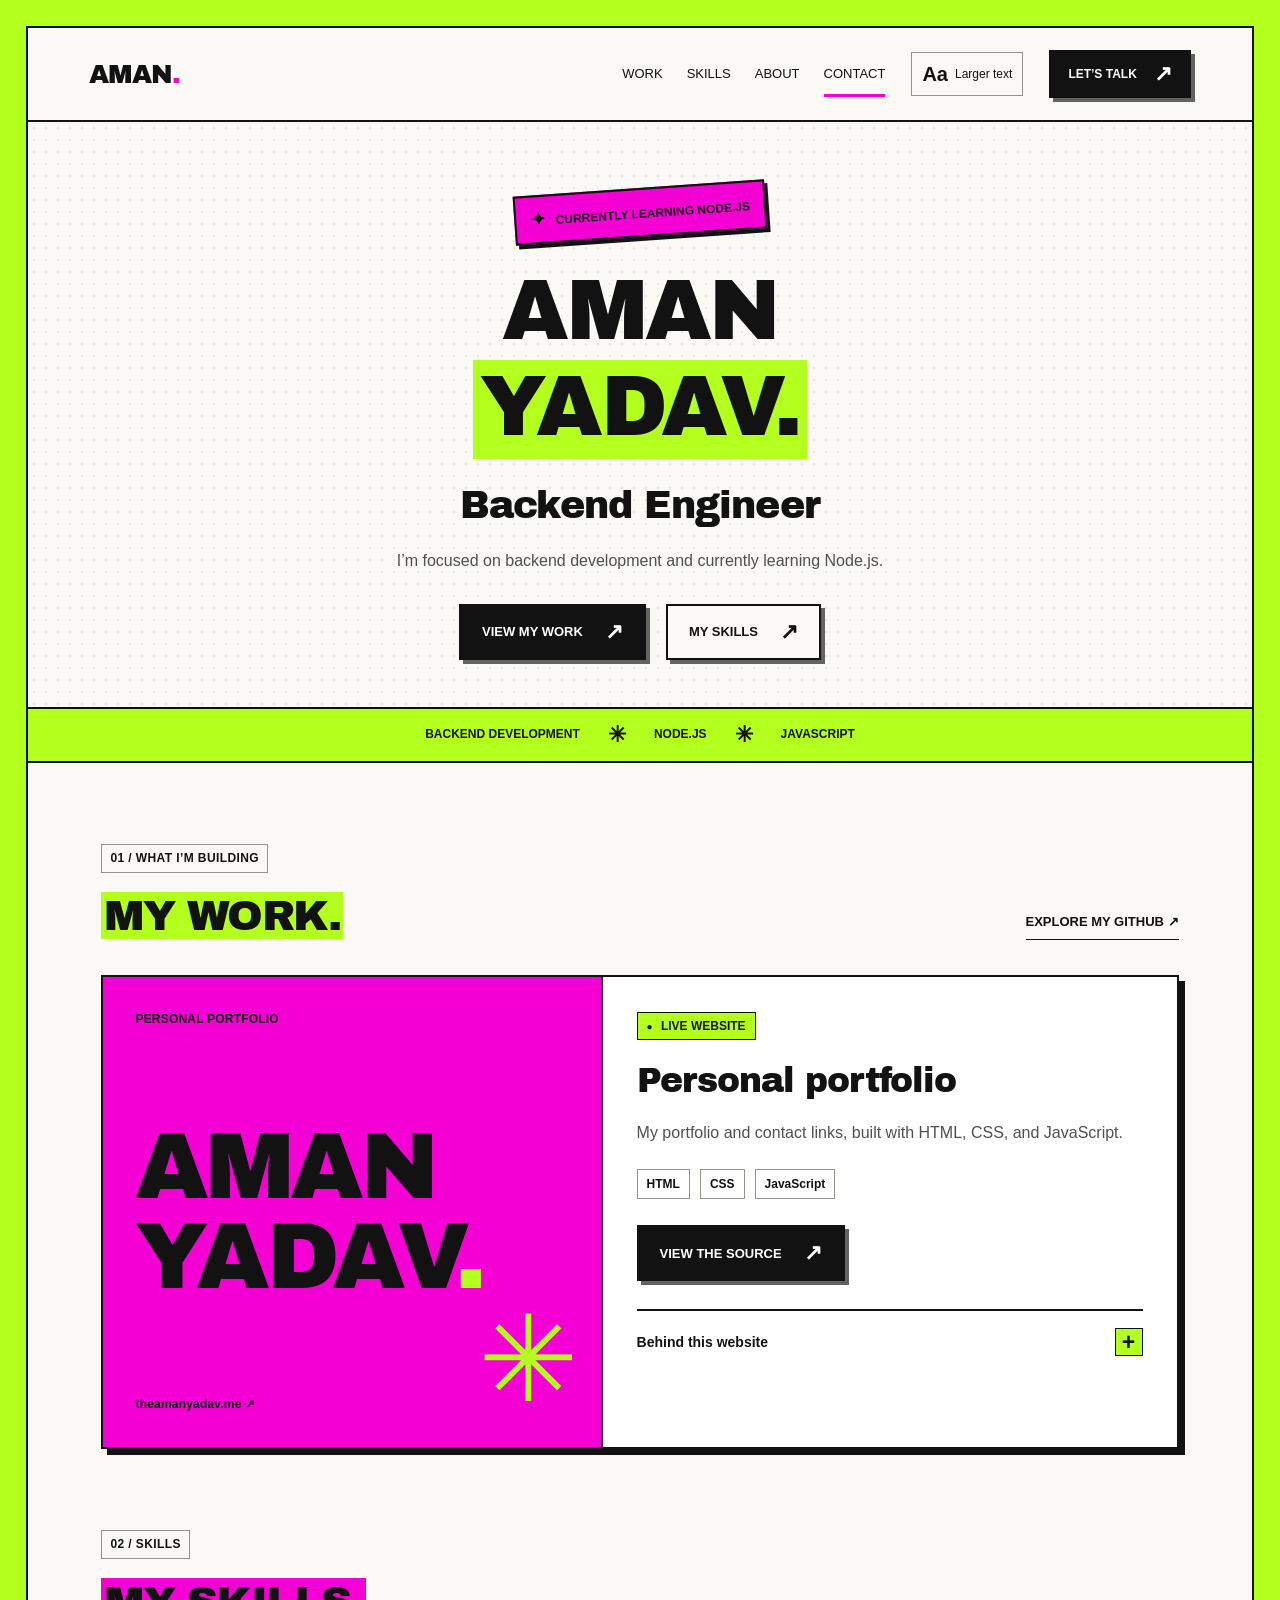
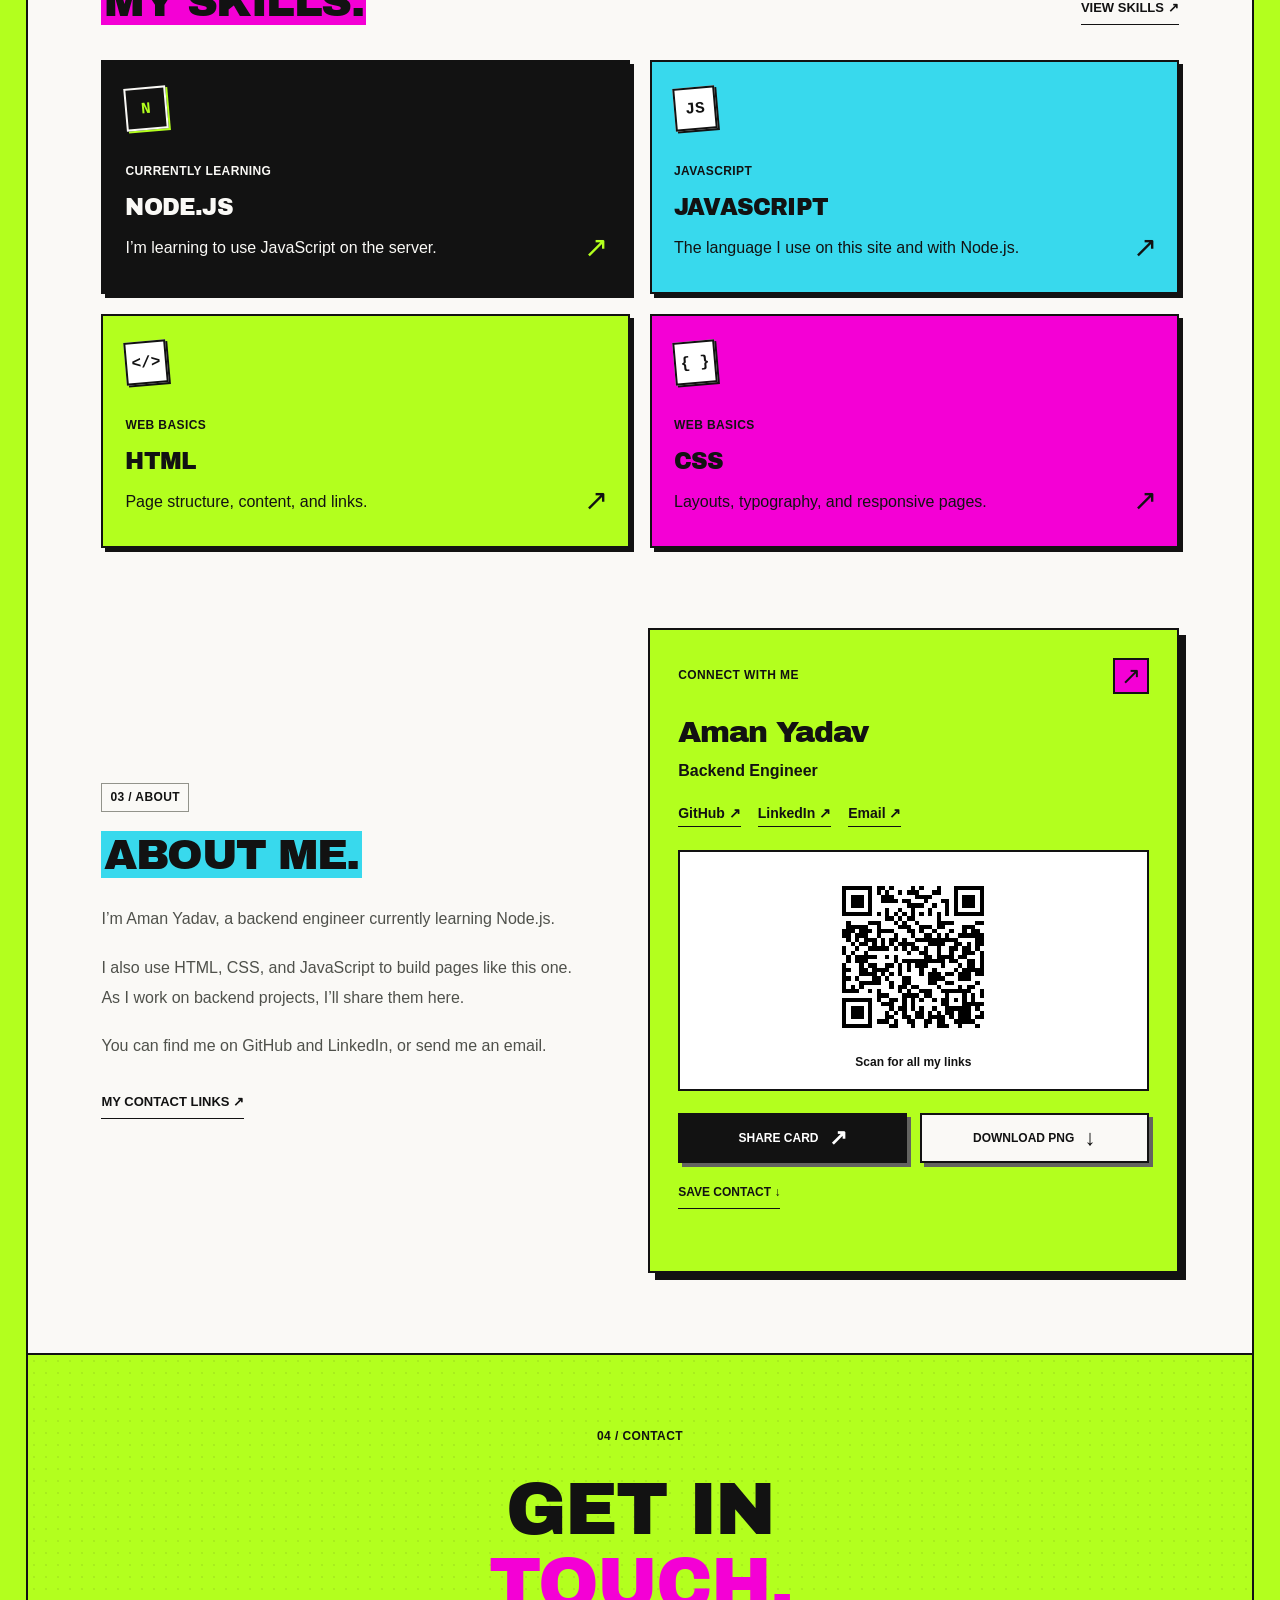
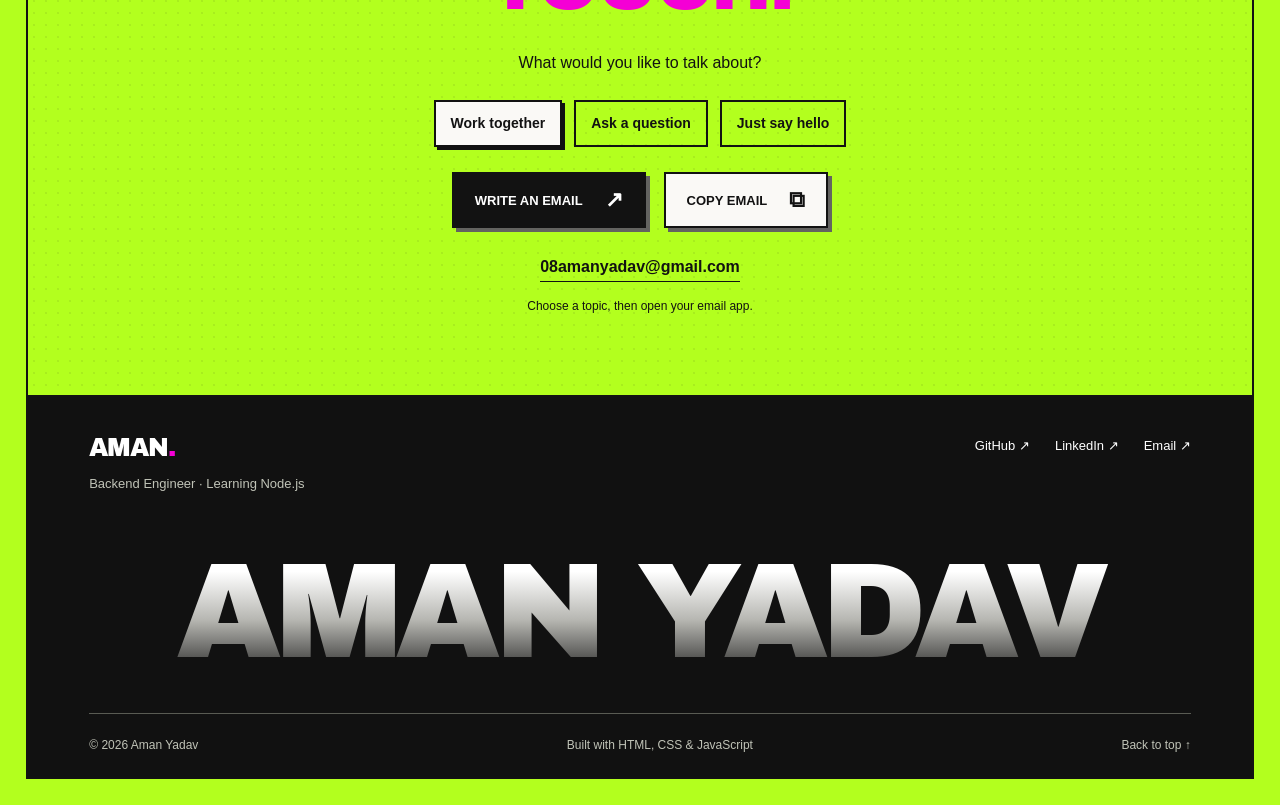
==== commit 5086cf26: "Update backend profile, add Node.js, and publish a shareable QR contact card" ====
--- a/index.html
+++ b/index.html
@@ -1,16 +1,14 @@
-<!doctype html><html lang="en"><head><meta charset="utf-8"><meta name="viewport" content="width=device-width, initial-scale=1"><meta name="description" content="Aman Yadav — frontend developer. Thoughtful interfaces, playful details, and a personal approach to the web."><meta name="theme-color" content="#b3ff1e"><title>Aman Yadav — Frontend Developer</title><link rel="canonical" href="https://theamanyadav.me/"><link rel="icon" href="data:image/svg+xml,%3Csvg xmlns='http://www.w3.org/2000/svg' viewBox='0 0 64 64'%3E%3Crect width='64' height='64' fill='%23b3ff1e'/%3E%3Ctext x='32' y='46' text-anchor='middle' font-family='Arial,sans-serif' font-weight='900' font-size='39'%3EA%3C/text%3E%3C/svg%3E"><link rel="preload" href="assets/ArchivoBlack-Regular.ttf" as="font" type="font/ttf" crossorigin><link rel="stylesheet" href="styles.css"></head><body><a class="skip" href="#main">Skip to content</a><div class="scroll-progress" aria-hidden="true"></div><div class="page"><header class="site-header"><a class="identity" href="index.html" aria-label="Aman Yadav, home">AMAN<span class="brand-dot">.</span></a><nav aria-label="Main navigation"><a href="#work">Work</a><a href="skills.html">Skills</a><a href="#about">About</a><a href="#contact">Contact</a></nav><button class="reading-toggle" type="button" aria-pressed="false" aria-label="Use larger text" title="Use larger text"><span aria-hidden="true">Aa</span><span class="reading-label">Larger text</span></button><a class="button button-black header-cta" href="mailto:08amanyadav@gmail.com">LET’S TALK <span aria-hidden="true">↗</span></a></header><main id="main">
+<!doctype html><html lang="en"><head><meta charset="utf-8"><meta name="viewport" content="width=device-width, initial-scale=1"><meta name="description" content="Aman Yadav — Backend Engineer. Currently learning Node.js. Projects, skills, and contact links."><meta name="theme-color" content="#b3ff1e"><title>Aman Yadav — Backend Engineer</title><link rel="canonical" href="https://theamanyadav.me/"><link rel="icon" href="data:image/svg+xml,%3Csvg xmlns='http://www.w3.org/2000/svg' viewBox='0 0 64 64'%3E%3Crect width='64' height='64' fill='%23b3ff1e'/%3E%3Ctext x='32' y='46' text-anchor='middle' font-family='Arial,sans-serif' font-weight='900' font-size='39'%3EA%3C/text%3E%3C/svg%3E"><link rel="preload" href="assets/ArchivoBlack-Regular.ttf" as="font" type="font/ttf" crossorigin><link rel="stylesheet" href="styles.css"></head><body><a class="skip" href="#main">Skip to content</a><div class="scroll-progress" aria-hidden="true"></div><div class="page"><header class="site-header"><a class="identity" href="index.html" aria-label="Aman Yadav, home">AMAN<span class="brand-dot">.</span></a><nav aria-label="Main navigation"><a href="#work">Work</a><a href="skills.html">Skills</a><a href="#about">About</a><a href="#contact">Contact</a></nav><button class="reading-toggle" type="button" aria-pressed="false" aria-label="Use larger text" title="Use larger text"><span aria-hidden="true">Aa</span><span class="reading-label">Larger text</span></button><a class="button button-black header-cta" href="mailto:08amanyadav@gmail.com">LET’S TALK <span aria-hidden="true">↗</span></a></header><main id="main">
 <section class="hero dotted" aria-labelledby="hero-title">
-<p class="sticker sticker-pink hero-sticker"><span aria-hidden="true">✦</span> FRONTEND, WITH A PERSONAL TOUCH</p>
-<h1 id="hero-title">A LITTLE CODE.<br>A LOT OF<br><mark>PERSONALITY.</mark></h1>
-<p class="hero-copy">Hey, I’m Aman Yadav. I turn ideas into thoughtful web experiences.<br> Clear structure. Expressive details. A little fun along the way.</p>
-<div class="hero-actions"><a class="button button-black" href="#work">EXPLORE MY WORK <span aria-hidden="true">↗</span></a><a class="button button-white" href="skills.html">MEET MY TOOLKIT <span aria-hidden="true">↗</span></a></div>
-<p class="hero-footnote"><span aria-hidden="true">✓</span> HTML &nbsp;·&nbsp; CSS &nbsp;·&nbsp; JAVASCRIPT &nbsp;·&nbsp; MADE WITH CARE</p>
-<div class="hero-connect"><span>Something in mind?</span><a class="text-link" href="#contact">LET’S START A CONVERSATION <span aria-hidden="true">↗</span></a></div></section>
-<div class="ticker" aria-label="Thoughtful structure, expressive style, useful interaction"><span>THOUGHTFUL STRUCTURE</span><b aria-hidden="true">✳</b><span>EXPRESSIVE STYLE</span><b aria-hidden="true">✳</b><span>USEFUL INTERACTION</span><b aria-hidden="true">✳</b><span>A LITTLE PERSONALITY</span></div>
-<section id="work" class="section work" aria-labelledby="work-title"><div class="section-head"><div><p class="eyebrow">01 / WHAT I’M BUILDING</p><h2 id="work-title">PERSONAL SPACE.<br><mark>REAL PERSONALITY.</mark></h2></div><a class="text-link" href="https://github.com/01amanyadav" target="_blank" rel="noopener noreferrer">EXPLORE MY GITHUB ↗</a></div>
-<article class="live-project"><div class="site-art" aria-hidden="true"><span class="site-art-label">PERSONAL PORTFOLIO</span><span class="site-art-name">AMAN<br>YADAV<span>.</span></span><span class="site-art-domain">theamanyadav.me ↗</span><span class="site-art-spark">✳</span></div><div class="live-project-content"><span class="project-state"><span aria-hidden="true">●</span> LIVE WEBSITE</span><h3>This little corner<br>of the internet.</h3><p>My personal portfolio. A place for my frontend skills, the way I think about interfaces, and a simple way to get in touch.</p><ul class="project-tags" aria-label="Built with"><li>HTML</li><li>CSS</li><li>JavaScript</li></ul><a class="button button-black" href="https://github.com/01amanyadav/01amanyadav.github.io" target="_blank" rel="noopener noreferrer">VIEW THE SOURCE <span aria-hidden="true">↗</span></a><details class="project-details"><summary>Behind this website <span aria-hidden="true">+</span></summary><div><p>A responsive layout, keyboard-friendly controls, readable typography, and motion that respects your preferences.</p><p>Try the text-size switch at the top, explore the Skills page, or copy my email below.</p></div></details></div></article></section>
-<section class="section toolkit" aria-labelledby="toolkit-title"><div class="section-head"><div><p class="eyebrow">02 / THE FOUNDATIONS</p><h2 id="toolkit-title">THREE TOOLS.<br><mark class="pink">PLENTY OF POSSIBILITIES.</mark></h2></div><a class="text-link" href="skills.html">EXPLORE MY SKILLS ↗</a></div><div class="toolkit-grid"><a class="tool-card lime-card" href="skills.html#html"><span class="tool-icon" aria-hidden="true">&lt;/&gt;</span><span class="eyebrow">01 / STRUCTURE</span><h3>HTML</h3><p>Meaningful content.<br>A solid foundation.</p><span class="card-arrow" aria-hidden="true">↗</span></a><a class="tool-card pink-card" href="skills.html#css"><span class="tool-icon" aria-hidden="true">{ }</span><span class="eyebrow">02 / EXPRESSION</span><h3>CSS</h3><p>Thoughtful layouts.<br>Details with personality.</p><span class="card-arrow" aria-hidden="true">↗</span></a><a class="tool-card cyan-card" href="skills.html#javascript"><span class="tool-icon" aria-hidden="true">JS</span><span class="eyebrow">03 / INTERACTION</span><h3>JAVASCRIPT</h3><p>Small responses.<br>Interfaces that feel alive.</p><span class="card-arrow" aria-hidden="true">↗</span></a></div></section>
-<section id="about" class="section about" aria-labelledby="about-title"><div class="about-content"><p class="eyebrow">03 / THE PERSON BEHIND THE PIXELS</p><h2 id="about-title">GOOD DESIGN.<br><mark class="cyan">BETTER DETAILS.</mark></h2><p>I’m Aman, a frontend developer who cares about the little things. A little breathing room. A clear next step. A button that feels just right.</p><p>That’s the kind of web I want to build: clear, expressive, and a little personal.</p><a class="text-link" href="https://linkedin.com/in/08amanyadav" target="_blank" rel="noopener noreferrer">LET’S CONNECT ON LINKEDIN ↗</a></div><div class="personal-board"><div class="name-card"><p class="eyebrow">THE PERSONAL EDITION / AY—01</p><span class="monogram" aria-hidden="true">AY<span>✳</span></span><h3>Aman Yadav</h3><p>Frontend developer.<br>Always noticing the little details.</p><span class="personal-tag">A LITTLE CODE. A LOT OF CARE.</span></div><div class="personal-note"><span aria-hidden="true">↳</span><p>Less noise.<br>More intention.</p></div></div></section>
-<section class="process-strip" aria-labelledby="process-title"><div><p class="eyebrow">THE WAY I THINK ABOUT IT</p><h2 id="process-title">MAKE IT CLEAR.<br>MAKE IT <mark>FEEL RIGHT.</mark></h2></div><div class="process-grid"><article><span>01</span><h3>STRUCTURE</h3><p>Start with the content.<br>Give everything a place.</p></article><article><span>02</span><h3>STYLE</h3><p>Find the rhythm.<br>Make the details count.</p></article><article><span>03</span><h3>INTERACTION</h3><p>Add a useful response.<br>Bring it all together.</p></article></div></section>
-<section id="contact" class="contact dotted" aria-labelledby="contact-title"><p class="eyebrow">AN IDEA, A QUESTION, OR JUST A HELLO</p><h2 id="contact-title">LET’S MAKE<br>SOMETHING<br><span class="pink-text">CLICK.</span></h2><p>What would you like to talk about?</p><div class="contact-topics" role="group" aria-label="Choose an email topic"><button type="button" class="topic-button" data-subject="Let's work together" aria-pressed="true">Work together</button><button type="button" class="topic-button" data-subject="I have a question" aria-pressed="false">Ask a question</button><button type="button" class="topic-button" data-subject="Hello, Aman!" aria-pressed="false">Just say hello</button></div><div class="contact-actions"><a id="contact-email" class="button button-black" href="mailto:08amanyadav@gmail.com?subject=Let%27s%20work%20together">WRITE AN EMAIL <span aria-hidden="true">↗</span></a><button type="button" class="button button-white copy-email" data-copy-email>Copy email <span aria-hidden="true">⧉</span></button></div><a class="email-address" href="mailto:08amanyadav@gmail.com">08amanyadav@gmail.com</a><p class="copy-status" role="status" aria-live="polite" id="copy-status">Choose a topic, then open your email app.</p></section>
-</main><footer><div class="footer-top"><a class="identity" href="index.html">AMAN<span class="brand-dot">.</span></a><p>A little code. A lot of care.</p><div><a href="https://github.com/01amanyadav" target="_blank" rel="noopener noreferrer">GitHub ↗</a><a href="https://linkedin.com/in/08amanyadav" target="_blank" rel="noopener noreferrer">LinkedIn ↗</a><a href="mailto:08amanyadav@gmail.com">Email ↗</a></div></div><a class="footer-name" href="index.html">AMAN YADAV</a><div class="footer-meta"><span>© <span id="year">2026</span> Aman Yadav</span><span>Built with HTML, CSS & JavaScript</span><a href="#">Back to top ↑</a></div></footer></div><script src="script.js"></script></body></html>
+<p class="sticker sticker-pink hero-sticker"><span aria-hidden="true">✦</span> CURRENTLY LEARNING NODE.JS</p>
+<h1 id="hero-title">AMAN<br><mark>YADAV.</mark></h1><p class="hero-role">Backend Engineer</p>
+<p class="hero-copy">I’m focused on backend development and currently learning Node.js.</p>
+<div class="hero-actions"><a class="button button-black" href="#work">VIEW MY WORK <span aria-hidden="true">↗</span></a><a class="button button-white" href="skills.html">MY SKILLS <span aria-hidden="true">↗</span></a></div>
+</section>
+<div class="ticker" aria-label="Backend development, Node.js, JavaScript"><span>BACKEND DEVELOPMENT</span><b aria-hidden="true">✳</b><span>NODE.JS</span><b aria-hidden="true">✳</b><span>JAVASCRIPT</span></div>
+<section id="work" class="section work" aria-labelledby="work-title"><div class="section-head"><div><p class="eyebrow">01 / WHAT I’M BUILDING</p><h2 id="work-title"><mark>MY WORK.</mark></h2></div><a class="text-link" href="https://github.com/01amanyadav" target="_blank" rel="noopener noreferrer">EXPLORE MY GITHUB ↗</a></div>
+<article class="live-project"><div class="site-art" aria-hidden="true"><span class="site-art-label">PERSONAL PORTFOLIO</span><span class="site-art-name">AMAN<br>YADAV<span>.</span></span><span class="site-art-domain">theamanyadav.me ↗</span><span class="site-art-spark">✳</span></div><div class="live-project-content"><span class="project-state"><span aria-hidden="true">●</span> LIVE WEBSITE</span><h3>Personal portfolio</h3><p>My portfolio and contact links, built with HTML, CSS, and JavaScript.</p><ul class="project-tags" aria-label="Built with"><li>HTML</li><li>CSS</li><li>JavaScript</li></ul><a class="button button-black" href="https://github.com/01amanyadav/01amanyadav.github.io" target="_blank" rel="noopener noreferrer">VIEW THE SOURCE <span aria-hidden="true">↗</span></a><details class="project-details"><summary>Behind this website <span aria-hidden="true">+</span></summary><div><p>A responsive layout, keyboard-friendly controls, readable typography, and motion that respects your preferences.</p><p>Try the text-size switch at the top, explore the Skills page, or copy my email below.</p></div></details></div></article></section>
+<section class="section toolkit" aria-labelledby="toolkit-title"><div class="section-head"><div><p class="eyebrow">02 / SKILLS</p><h2 id="toolkit-title"><mark class="pink">MY SKILLS.</mark></h2></div><a class="text-link" href="skills.html">VIEW SKILLS ↗</a></div><div class="toolkit-grid"><a class="tool-card node-card" href="skills.html#nodejs"><span class="tool-icon" aria-hidden="true">N</span><span class="eyebrow">CURRENTLY LEARNING</span><h3>NODE.JS</h3><p>I’m learning to use JavaScript on the server.</p><span class="card-arrow" aria-hidden="true">↗</span></a><a class="tool-card cyan-card" href="skills.html#javascript"><span class="tool-icon" aria-hidden="true">JS</span><span class="eyebrow">JAVASCRIPT</span><h3>JAVASCRIPT</h3><p>The language I use on this site and with Node.js.</p><span class="card-arrow" aria-hidden="true">↗</span></a><a class="tool-card lime-card" href="skills.html#html"><span class="tool-icon" aria-hidden="true">&lt;/&gt;</span><span class="eyebrow">WEB BASICS</span><h3>HTML</h3><p>Page structure, content, and links.</p><span class="card-arrow" aria-hidden="true">↗</span></a><a class="tool-card pink-card" href="skills.html#css"><span class="tool-icon" aria-hidden="true">{ }</span><span class="eyebrow">WEB BASICS</span><h3>CSS</h3><p>Layouts, typography, and responsive pages.</p><span class="card-arrow" aria-hidden="true">↗</span></a></div></section>
+<section id="about" class="section about" aria-labelledby="about-title"><div class="about-content"><p class="eyebrow">03 / ABOUT</p><h2 id="about-title"><mark class="cyan">ABOUT ME.</mark></h2><p>I’m Aman Yadav, a backend engineer currently learning Node.js.</p><p>I also use HTML, CSS, and JavaScript to build pages like this one. As I work on backend projects, I’ll share them here.</p><p>You can find me on GitHub and LinkedIn, or send me an email.</p><a class="text-link" href="connect.html">MY CONTACT LINKS ↗</a></div><aside class="connection-card" aria-label="Aman Yadav’s shareable contact card"><div class="connect-card-heading"><span class="eyebrow">CONNECT WITH ME</span><a href="connect.html" aria-label="Open Aman’s contact page">↗</a></div><h3>Aman Yadav</h3><p class="connect-card-role">Backend Engineer</p><div class="connect-card-links"><a href="https://github.com/01amanyadav" target="_blank" rel="noopener noreferrer">GitHub ↗</a><a href="https://linkedin.com/in/08amanyadav" target="_blank" rel="noopener noreferrer">LinkedIn ↗</a><a href="mailto:08amanyadav@gmail.com">Email ↗</a></div><figure class="card-qr"><a href="connect.html" aria-label="Open the links encoded in this QR code"><img src="assets/connect-qr.svg" width="176" height="176" alt="QR code for Aman Yadav’s contact page"></a><figcaption>Scan for all my links</figcaption></figure><div class="card-actions"><button type="button" class="button button-black" data-share-profile>Share card <span aria-hidden="true">↗</span></button><a class="button button-white" href="assets/aman-yadav-card.png" download="Aman-Yadav-Card.png">Download PNG <span aria-hidden="true">↓</span></a></div><a class="save-contact text-link" href="assets/aman-yadav.vcf" download="Aman-Yadav.vcf">SAVE CONTACT ↓</a><p class="share-status" role="status" aria-live="polite"></p></aside></section>
+<section id="contact" class="contact dotted" aria-labelledby="contact-title"><p class="eyebrow">04 / CONTACT</p><h2 id="contact-title">GET IN<br><span class="pink-text">TOUCH.</span></h2><p>What would you like to talk about?</p><div class="contact-topics" role="group" aria-label="Choose an email topic"><button type="button" class="topic-button" data-subject="Let's work together" aria-pressed="true">Work together</button><button type="button" class="topic-button" data-subject="I have a question" aria-pressed="false">Ask a question</button><button type="button" class="topic-button" data-subject="Hello, Aman!" aria-pressed="false">Just say hello</button></div><div class="contact-actions"><a id="contact-email" class="button button-black" href="mailto:08amanyadav@gmail.com?subject=Let%27s%20work%20together">WRITE AN EMAIL <span aria-hidden="true">↗</span></a><button type="button" class="button button-white copy-email" data-copy-email>Copy email <span aria-hidden="true">⧉</span></button></div><a class="email-address" href="mailto:08amanyadav@gmail.com">08amanyadav@gmail.com</a><p class="copy-status" role="status" aria-live="polite" id="copy-status">Choose a topic, then open your email app.</p></section>
+</main><footer><div class="footer-top"><a class="identity" href="index.html">AMAN<span class="brand-dot">.</span></a><p>Backend Engineer · Learning Node.js</p><div><a href="https://github.com/01amanyadav" target="_blank" rel="noopener noreferrer">GitHub ↗</a><a href="https://linkedin.com/in/08amanyadav" target="_blank" rel="noopener noreferrer">LinkedIn ↗</a><a href="mailto:08amanyadav@gmail.com">Email ↗</a></div></div><a class="footer-name" href="index.html">AMAN YADAV</a><div class="footer-meta"><span>© <span id="year">2026</span> Aman Yadav</span><span>Built with HTML, CSS & JavaScript</span><a href="#">Back to top ↑</a></div></footer></div><script src="script.js"></script></body></html>
--- a/styles.css
+++ b/styles.css
@@ -18,3 +18,12 @@
 @media(max-width:760px){body{padding:12px}.site-header{flex-wrap:wrap;padding:17px 5% 0;gap:14px}.identity{font-size:24px}.header-cta{font-size:12px;min-height:44px;padding:10px 12px}.reading-toggle{height:44px;min-width:44px}nav{order:4;flex-basis:100%;justify-content:space-between;margin:2px -5.6% 0;padding:10px 5.6%;border-top:1px solid #c6c7bd;gap:14px}nav a{font-size:calc(var(--label) + 1px);padding:8px 0}.hero{padding:43px 5% 0}.hero-sticker{padding:7px 10px;margin-bottom:27px}.hero h1{font-size:8.4vw;letter-spacing:-1.5px}.hero-copy{max-width:500px;margin:25px auto}.hero-copy br{display:none}.hero-actions{gap:16px}.hero-footnote{margin:24px 0}.hero-connect{display:block;padding-top:10px}.hero-connect>span{display:block;margin-bottom:9px}.ticker{margin-top:30px;justify-content:start;gap:23px;padding:13px 19px}.section{padding:49px 6% 0}.section-head{display:block;margin-bottom:28px}.section-head .eyebrow,.about .eyebrow{margin-bottom:19px}.section-head>.text-link{margin-top:23px}h2{font-size:clamp(27px,5.4vw,40px);letter-spacing:-1.2px}.live-project{grid-template-columns:1fr}.site-art{border-right:0;border-bottom:var(--line);min-height:330px;padding:28px}.site-art-name{font-size:85px;margin:21px 0;letter-spacing:-4px}.site-art-spark{font-size:116px;bottom:31px;right:33px}.live-project-content{padding:30px}.live-project h3{font-size:30px}.toolkit-grid{grid-template-columns:1fr;gap:22px}.tool-card{padding:25px;min-height:221px}.tool-card h3{font-size:28px;margin-top:14px}.tool-card p{font-size:var(--copy)}.tool-icon{position:absolute;right:25px;top:25px;margin:0}.card-arrow{right:25px;bottom:24px}.about{grid-template-columns:1fr;gap:30px;padding-bottom:56px}.about-content>p:not(.eyebrow){max-width:600px}.personal-board{max-width:390px;width:100%;margin:auto;padding:16px 22px 37px}.name-card{padding:27px}.monogram{font-size:94px}.monogram>span{font-size:80px}.process-strip{padding:45px 6% 49px}.process-strip h2{font-size:30px;margin-bottom:31px}.process-grid{grid-template-columns:1fr;gap:16px}.process-grid article{display:grid;grid-template-columns:45px 1fr;column-gap:18px;padding:23px}.process-grid article>span{grid-row:1/3;margin:0;font-size:33px}.process-grid h3{font-size:16px;margin:0 0 9px}.contact{padding:48px 6% 45px}.contact h2{font-size:9vw;letter-spacing:-1.5px}.contact .eyebrow{max-width:330px}.footer-top>div{font-size:calc(var(--label) + 1px);gap:18px}.footer-name{font-size:10.8vw;margin-top:35px}.footer-meta>span:nth-child(2){display:none}}
 @media(max-width:480px){body{padding:9px}.site-header{gap:10px;padding-top:15px}.identity{font-size:23px}.header-cta{padding:9px 10px;font-size:11px;gap:8px}.hero{padding-top:36px}.hero-sticker{font-size:12px;max-width:95%;line-height:1.7}.hero-sticker span{display:none}.hero h1{font-size:8.3vw;letter-spacing:-1px}.hero h1 mark{padding:1px 4px 3px}.hero-copy{line-height:1.85}.hero-actions{display:grid;grid-template-columns:1fr;gap:18px}.hero-actions .button{font-size:13px;min-height:50px}.hero-footnote{font-size:12px;line-height:2;max-width:270px;margin:25px auto}.hero-connect .text-link{font-size:12px}.section{padding-top:44px}h2{font-size:6.2vw;letter-spacing:-.7px}.section-head .eyebrow,.about .eyebrow{font-size:12px}.section-head{margin-bottom:25px}.site-art{padding:24px;min-height:310px}.site-art-name{font-size:clamp(50px,16vw,70px)}.site-art-spark{font-size:96px;right:18px;bottom:30px}.site-art-domain{font-size:12px}.live-project-content{padding:25px 21px}.live-project h3{font-size:27px}.live-project .button{width:100%;font-size:12px}.project-details summary{font-size:14px}.larger-text .project-details summary{font-size:16px}.about h2{font-size:7vw}.about .text-link{font-size:12px}.personal-board{padding-left:8px;padding-right:8px;max-width:320px}.name-card{padding:22px}.name-card .eyebrow{font-size:12px}.monogram{font-size:82px;letter-spacing:-5px}.monogram>span{font-size:66px}.name-card h3{font-size:26px}.personal-tag{font-size:12px}.personal-note{right:0;padding:14px 18px}.process-strip h2{font-size:6.8vw}.contact{padding-top:41px}.contact h2{font-size:9.7vw;letter-spacing:-1px}.contact .eyebrow{font-size:12px}.contact-topics{gap:10px}.topic-button{font-size:13px;padding:9px 12px}.contact-actions{display:grid;grid-template-columns:1fr;gap:17px}.contact .button{width:100%}.contact .email-address{font-size:16px}.larger-text .email-address{font-size:18px}.copy-status{font-size:12px}.larger-text .copy-status{font-size:14px}footer{padding-top:32px}.footer-top{display:block}.footer-top p{margin-top:13px}.footer-top>div{justify-content:start;flex-wrap:wrap;gap:24px;margin-top:24px}.footer-name{font-size:10.6vw;margin:30px -1% 20px;letter-spacing:-.06em}}
 @media(prefers-reduced-motion:reduce){html{scroll-behavior:auto}*,*::before,*::after{animation:none!important;transition:none!important}}
+
+/* Backend profile and shareable contact card. */
+.hero{padding-bottom:47px}.hero-role{font-family:var(--display);font-size:clamp(22px,3vw,38px);line-height:1.2;letter-spacing:-.8px;margin:24px 0 0}.hero-copy{margin-top:18px;max-width:620px}.hero-footnote,.hero-connect{display:none}.ticker{margin-top:0}
+.toolkit-grid{grid-template-columns:repeat(2,minmax(0,1fr))}.node-card{background:var(--ink);color:var(--paper)}.node-card .tool-icon{color:var(--ink)}.node-card .tool-icon,.node-card .skill-symbol{color:var(--lime)}.node-card .tool-icon{background:var(--ink);border-color:var(--paper);box-shadow:2px 2px 0 var(--lime)}.node-card .card-arrow{color:var(--lime)}.node-card:focus-visible{outline-color:var(--pink)}
+.about{grid-template-columns:1fr 1.1fr;gap:6%;align-items:center}.connection-card{border:var(--line);box-shadow:7px 7px 0 var(--ink);background:var(--lime);padding:28px;min-width:0}.connect-card-heading{display:flex;align-items:center;justify-content:space-between;gap:15px;margin-bottom:20px}.connect-card-heading .eyebrow{margin:0;border:0;padding:0}.connect-card-heading>a{display:flex;align-items:center;justify-content:center;width:36px;height:36px;border:var(--line);background:var(--pink);font-size:24px;line-height:1}.connection-card h3{font-size:30px;letter-spacing:-1px;line-height:1.2}.connect-card-role{font-size:var(--copy);font-weight:700;margin-top:7px}.connect-card-links{display:flex;flex-wrap:wrap;gap:17px;margin:18px 0 23px;font-size:calc(var(--label) + 2px);font-weight:700}.connect-card-links a{border-bottom:1px solid}.connect-card-links a:hover{background:var(--paper)}.card-qr{margin:0;text-align:center;border:var(--line);background:white;padding:17px}.card-qr>a{display:block;width:176px;height:176px;margin:auto}.card-qr img{display:block;width:176px;height:176px;max-width:100%;object-fit:contain;image-rendering:pixelated}.card-qr figcaption{font-size:var(--label);font-weight:700;margin-top:8px;line-height:1.6}.card-actions{display:grid;grid-template-columns:1fr 1fr;gap:13px;margin-top:22px}.card-actions .button{font-size:12px;gap:10px;padding:12px 9px;min-width:0}.connection-card .save-contact{margin-top:19px;font-size:var(--label)}.share-status{font-size:var(--label);line-height:1.7;min-height:22px;margin-top:12px;overflow-wrap:anywhere}.profile-share{border-top:0;border-left:0;border-right:0;background:transparent;padding:6px 0;cursor:pointer}
+.connect-main{padding:58px 6% 64px}.connect-profile{max-width:620px;margin:auto;padding:34px;border:var(--line);box-shadow:7px 7px 0 var(--ink);text-align:center}.connect-profile .sticker{margin-bottom:29px}.connect-profile h1{font-size:clamp(54px,7vw,89px);line-height:1.05;letter-spacing:-2.5px}.connect-role{font-family:var(--display);font-size:25px;line-height:1.2;letter-spacing:-.8px;margin:24px 0 13px}.connect-note{font-size:var(--copy);margin-bottom:28px}.profile-links{display:grid;gap:16px}.profile-links>a{display:flex;align-items:center;justify-content:space-between;border:var(--line);box-shadow:4px 4px 0 var(--ink);background:var(--lime);padding:15px 20px;font-weight:700}.profile-links>a:nth-child(2){background:var(--pink)}.profile-links>a:nth-child(3){background:var(--cyan)}.profile-links>a:hover{background:var(--paper)}.profile-links>a>span:last-child{font-size:25px;line-height:1}.profile-resources{display:grid;grid-template-columns:1fr 1fr;gap:15px;margin:25px 0}.profile-resources .button{gap:12px;padding:13px 12px;font-size:13px}.back-portfolio{margin-top:17px}
+@media(max-width:900px){.about{grid-template-columns:1fr;gap:32px}.connection-card{max-width:510px;width:100%;margin:auto}}
+@media(max-width:760px){.hero{padding-bottom:39px}.hero-role{font-size:26px}.toolkit-grid{grid-template-columns:1fr}.connect-main{padding:40px 6% 49px}.connect-profile{padding:28px}.connect-profile h1{font-size:64px}.profile-resources{grid-template-columns:1fr}}
+@media(max-width:480px){.hero-role{font-size:23px;letter-spacing:-.6px}.hero-copy{margin:18px auto 26px}.connection-card{padding:22px 18px;box-shadow:5px 5px 0 var(--ink)}.connection-card h3{font-size:27px}.connect-card-heading .eyebrow{font-size:12px}.card-actions{grid-template-columns:1fr;gap:15px}.card-actions .button{font-size:13px}.card-qr{padding:12px 8px}.card-qr>a,.card-qr img{width:164px;height:164px}.connect-card-links{font-size:14px;gap:15px}.connect-profile{padding:27px 19px}.connect-profile h1{font-size:17vw;letter-spacing:-1.6px}.connect-profile .sticker{font-size:12px}.connect-role{font-size:22px}.profile-links>a{padding:15px 17px}}
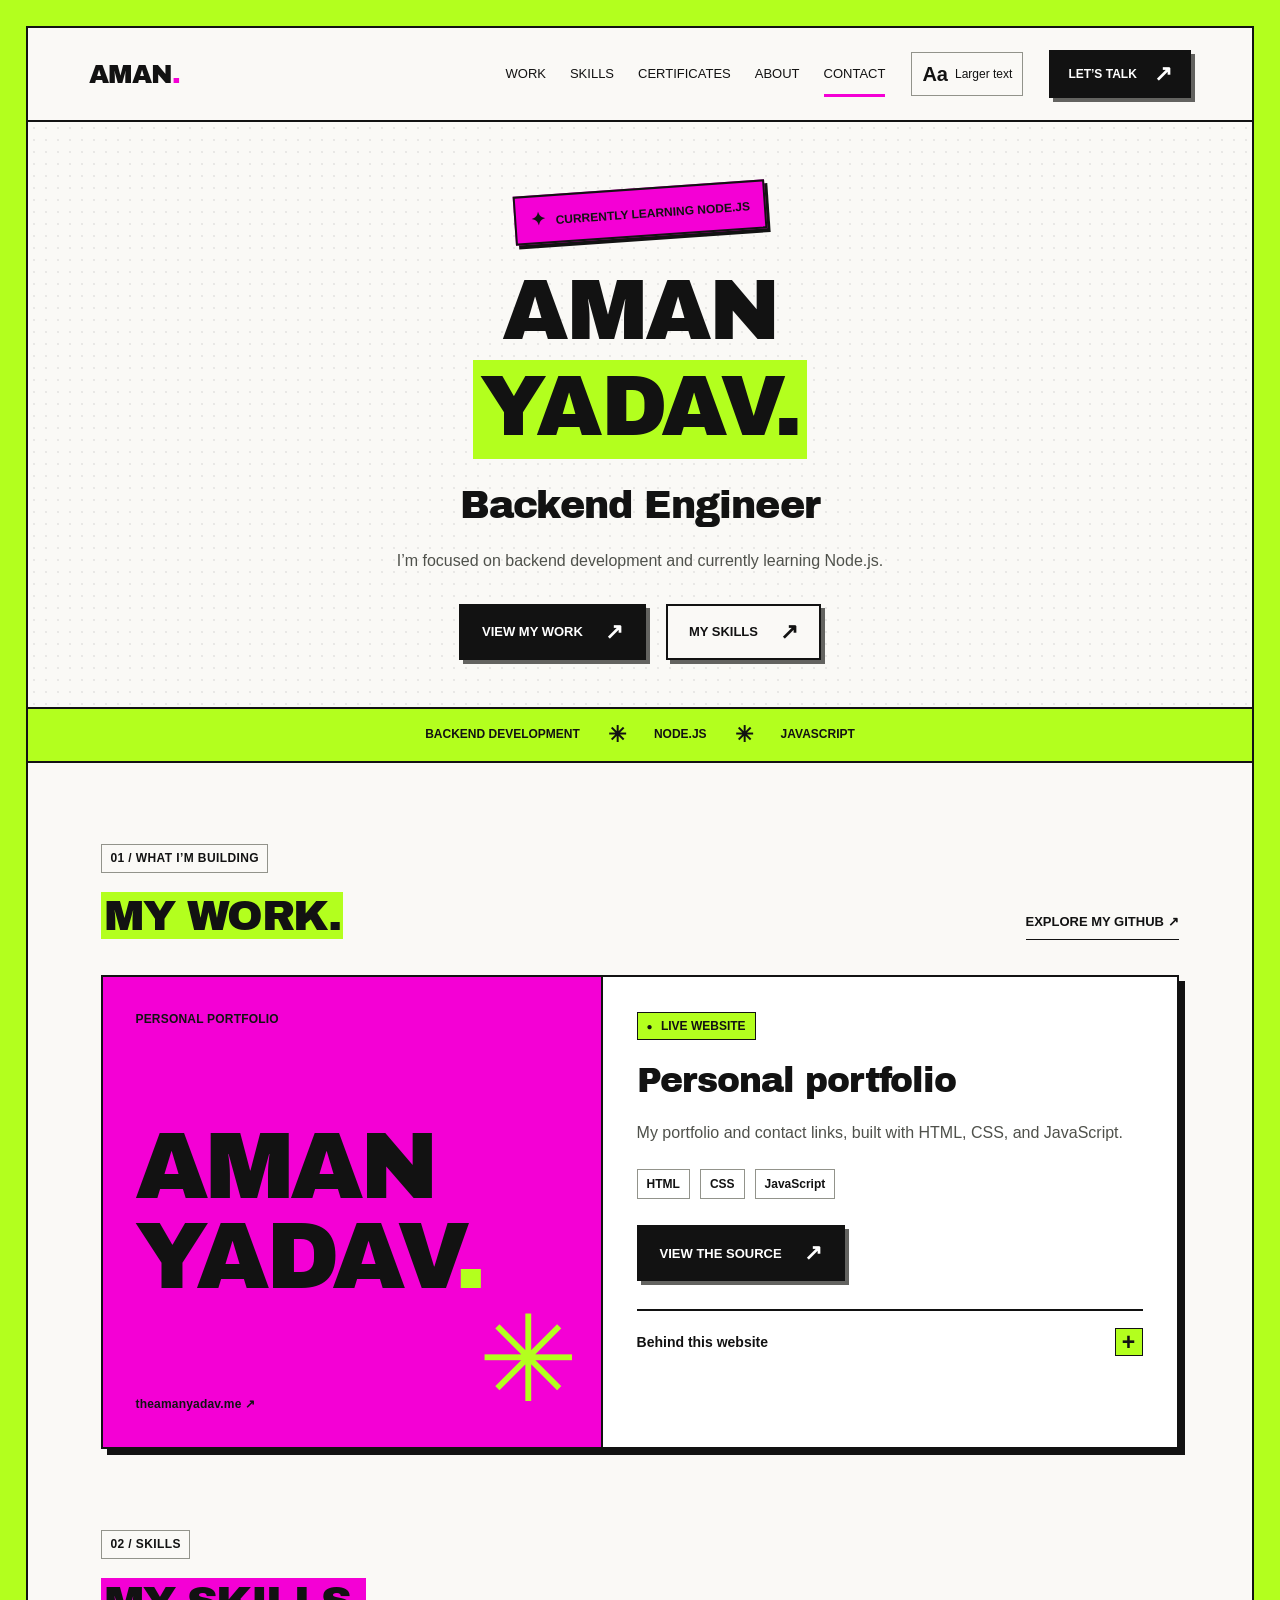
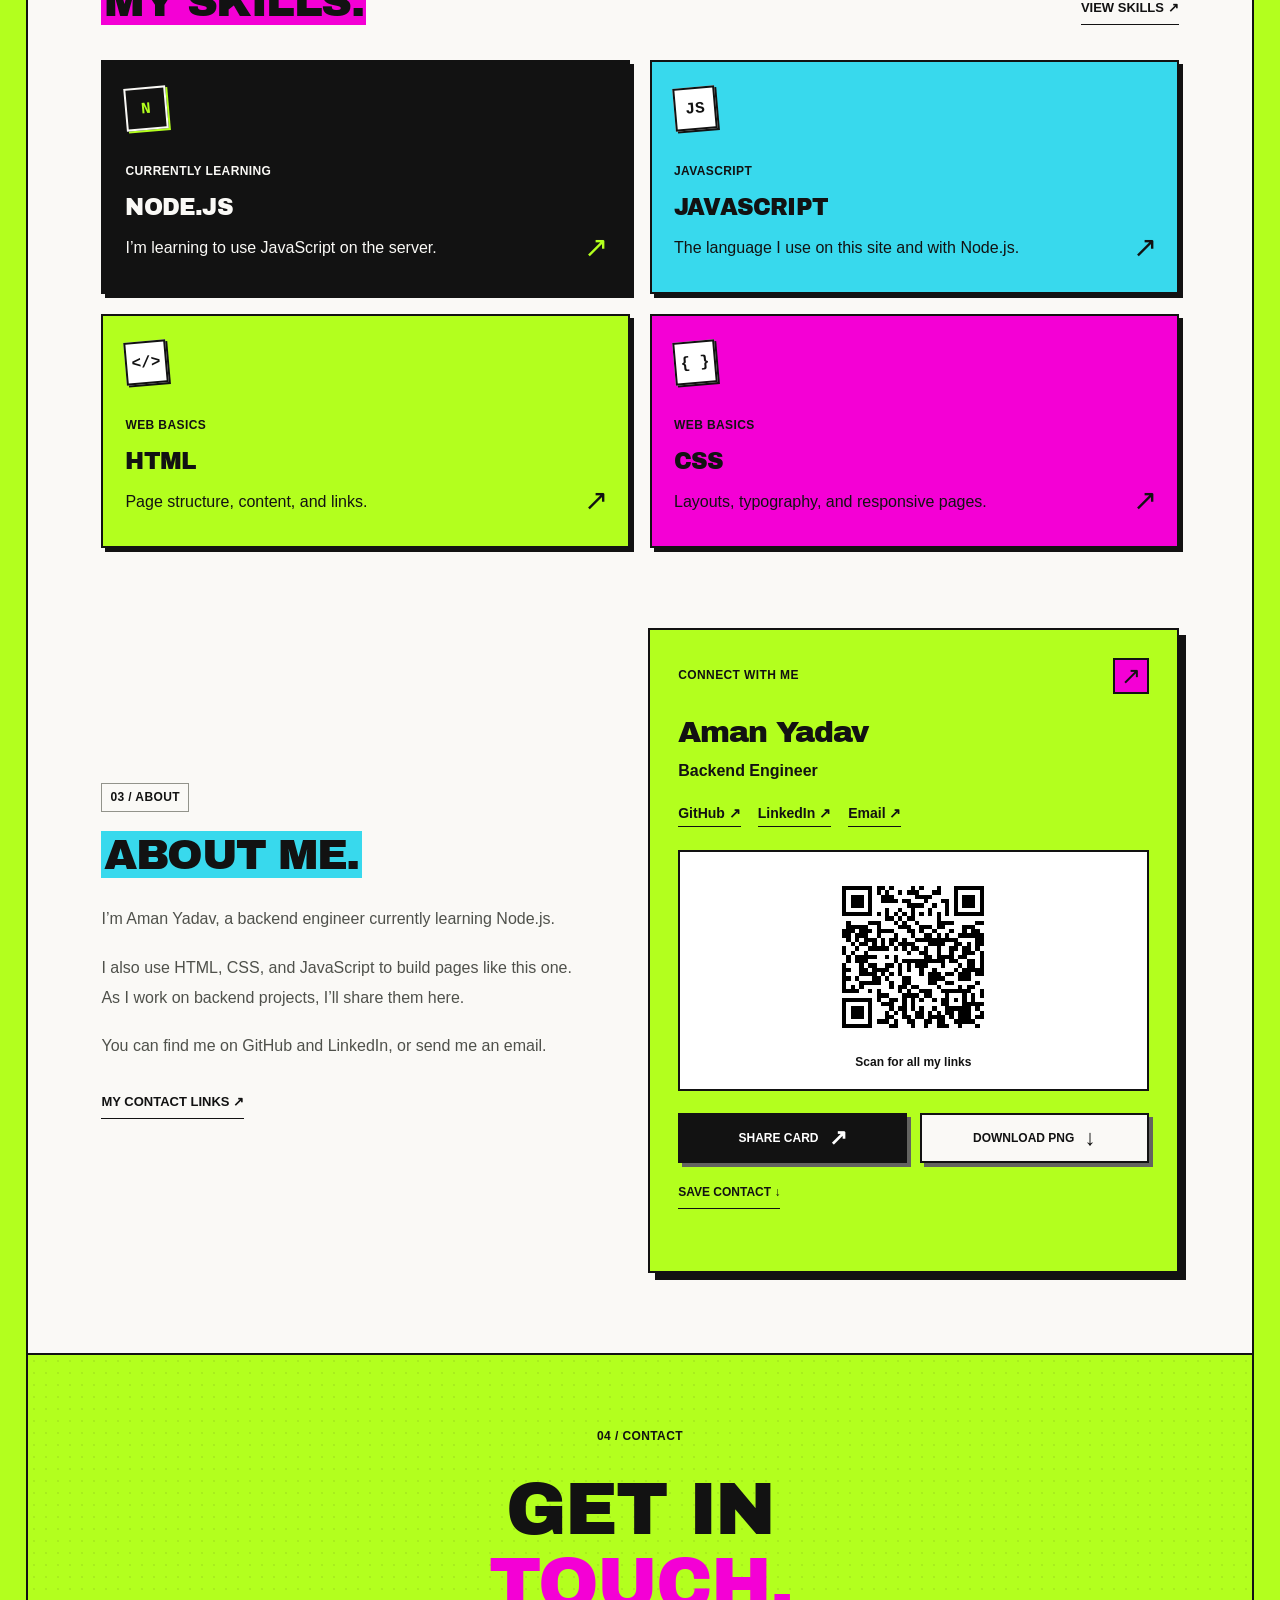
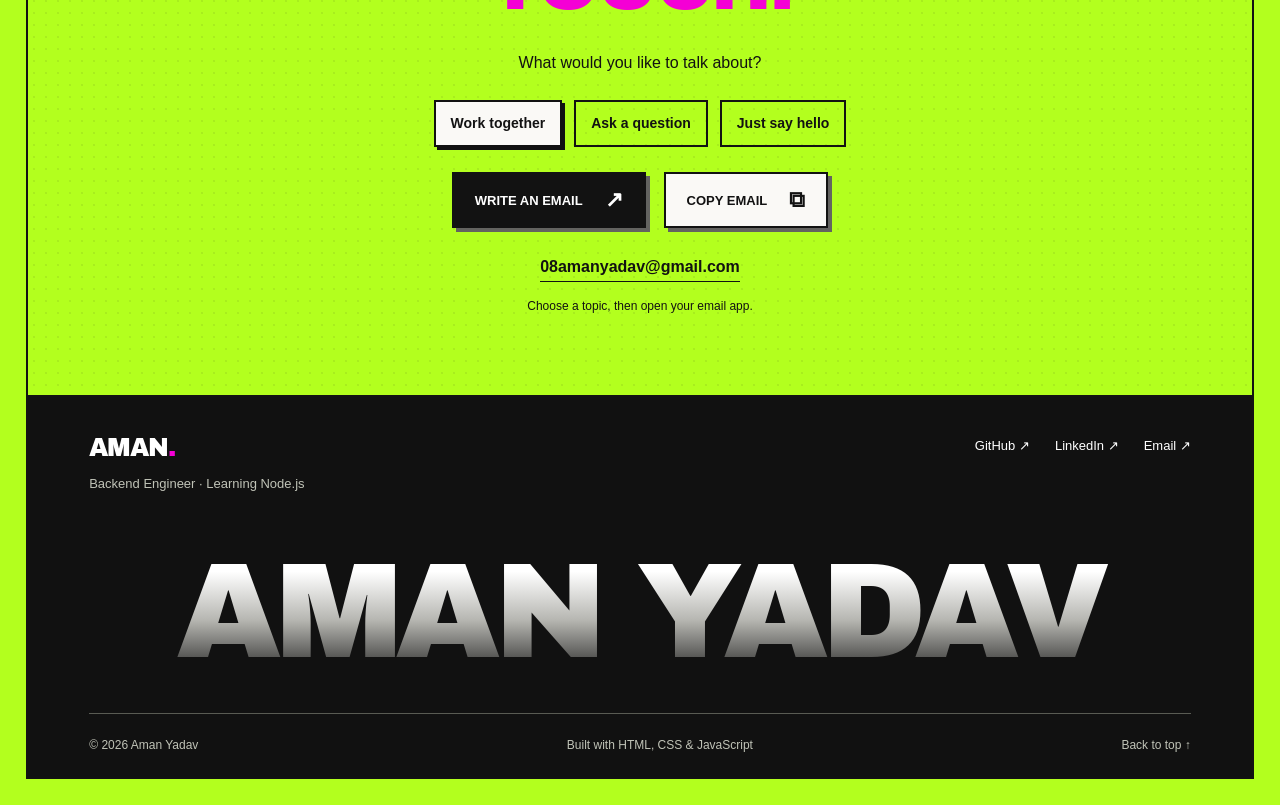
==== commit 2e12ebe7: "Add categorized certificates grid with saved drag order and PDF previews" ====
--- a/index.html
+++ b/index.html
@@ -1,4 +1,4 @@
-<!doctype html><html lang="en"><head><meta charset="utf-8"><meta name="viewport" content="width=device-width, initial-scale=1"><meta name="description" content="Aman Yadav — Backend Engineer. Currently learning Node.js. Projects, skills, and contact links."><meta name="theme-color" content="#b3ff1e"><title>Aman Yadav — Backend Engineer</title><link rel="canonical" href="https://theamanyadav.me/"><link rel="icon" href="data:image/svg+xml,%3Csvg xmlns='http://www.w3.org/2000/svg' viewBox='0 0 64 64'%3E%3Crect width='64' height='64' fill='%23b3ff1e'/%3E%3Ctext x='32' y='46' text-anchor='middle' font-family='Arial,sans-serif' font-weight='900' font-size='39'%3EA%3C/text%3E%3C/svg%3E"><link rel="preload" href="assets/ArchivoBlack-Regular.ttf" as="font" type="font/ttf" crossorigin><link rel="stylesheet" href="styles.css"></head><body><a class="skip" href="#main">Skip to content</a><div class="scroll-progress" aria-hidden="true"></div><div class="page"><header class="site-header"><a class="identity" href="index.html" aria-label="Aman Yadav, home">AMAN<span class="brand-dot">.</span></a><nav aria-label="Main navigation"><a href="#work">Work</a><a href="skills.html">Skills</a><a href="#about">About</a><a href="#contact">Contact</a></nav><button class="reading-toggle" type="button" aria-pressed="false" aria-label="Use larger text" title="Use larger text"><span aria-hidden="true">Aa</span><span class="reading-label">Larger text</span></button><a class="button button-black header-cta" href="mailto:08amanyadav@gmail.com">LET’S TALK <span aria-hidden="true">↗</span></a></header><main id="main">
+<!doctype html><html lang="en"><head><meta charset="utf-8"><meta name="viewport" content="width=device-width, initial-scale=1"><meta name="description" content="Aman Yadav — Backend Engineer. Currently learning Node.js. Projects, skills, and contact links."><meta name="theme-color" content="#b3ff1e"><title>Aman Yadav — Backend Engineer</title><link rel="canonical" href="https://theamanyadav.me/"><link rel="icon" href="data:image/svg+xml,%3Csvg xmlns='http://www.w3.org/2000/svg' viewBox='0 0 64 64'%3E%3Crect width='64' height='64' fill='%23b3ff1e'/%3E%3Ctext x='32' y='46' text-anchor='middle' font-family='Arial,sans-serif' font-weight='900' font-size='39'%3EA%3C/text%3E%3C/svg%3E"><link rel="preload" href="assets/ArchivoBlack-Regular.ttf" as="font" type="font/ttf" crossorigin><link rel="stylesheet" href="styles.css"></head><body><a class="skip" href="#main">Skip to content</a><div class="scroll-progress" aria-hidden="true"></div><div class="page"><header class="site-header"><a class="identity" href="index.html" aria-label="Aman Yadav, home">AMAN<span class="brand-dot">.</span></a><nav aria-label="Main navigation"><a href="#work">Work</a><a href="skills.html">Skills</a><a href="certificates.html">Certificates</a><a href="#about">About</a><a href="#contact">Contact</a></nav><button class="reading-toggle" type="button" aria-pressed="false" aria-label="Use larger text" title="Use larger text"><span aria-hidden="true">Aa</span><span class="reading-label">Larger text</span></button><a class="button button-black header-cta" href="mailto:08amanyadav@gmail.com">LET’S TALK <span aria-hidden="true">↗</span></a></header><main id="main">
 <section class="hero dotted" aria-labelledby="hero-title">
 <p class="sticker sticker-pink hero-sticker"><span aria-hidden="true">✦</span> CURRENTLY LEARNING NODE.JS</p>
 <h1 id="hero-title">AMAN<br><mark>YADAV.</mark></h1><p class="hero-role">Backend Engineer</p>
--- a/styles.css
+++ b/styles.css
@@ -27,3 +27,8 @@
 @media(max-width:900px){.about{grid-template-columns:1fr;gap:32px}.connection-card{max-width:510px;width:100%;margin:auto}}
 @media(max-width:760px){.hero{padding-bottom:39px}.hero-role{font-size:26px}.toolkit-grid{grid-template-columns:1fr}.connect-main{padding:40px 6% 49px}.connect-profile{padding:28px}.connect-profile h1{font-size:64px}.profile-resources{grid-template-columns:1fr}}
 @media(max-width:480px){.hero-role{font-size:23px;letter-spacing:-.6px}.hero-copy{margin:18px auto 26px}.connection-card{padding:22px 18px;box-shadow:5px 5px 0 var(--ink)}.connection-card h3{font-size:27px}.connect-card-heading .eyebrow{font-size:12px}.card-actions{grid-template-columns:1fr;gap:15px}.card-actions .button{font-size:13px}.card-qr{padding:12px 8px}.card-qr>a,.card-qr img{width:164px;height:164px}.connect-card-links{font-size:14px;gap:15px}.connect-profile{padding:27px 19px}.connect-profile h1{font-size:17vw;letter-spacing:-1.6px}.connect-profile .sticker{font-size:12px}.connect-role{font-size:22px}.profile-links>a{padding:15px 17px}}
+
+/* Keep the expanded navigation usable on smaller screens. */
+.site-header nav{flex-wrap:wrap}
+@media(max-width:1100px){.site-header{column-gap:17px}.site-header nav{column-gap:17px}}
+@media(max-width:480px){.site-header nav{justify-content:space-between;column-gap:12px;row-gap:2px}.site-header nav a{font-size:var(--label);min-height:40px;display:flex;align-items:center}}
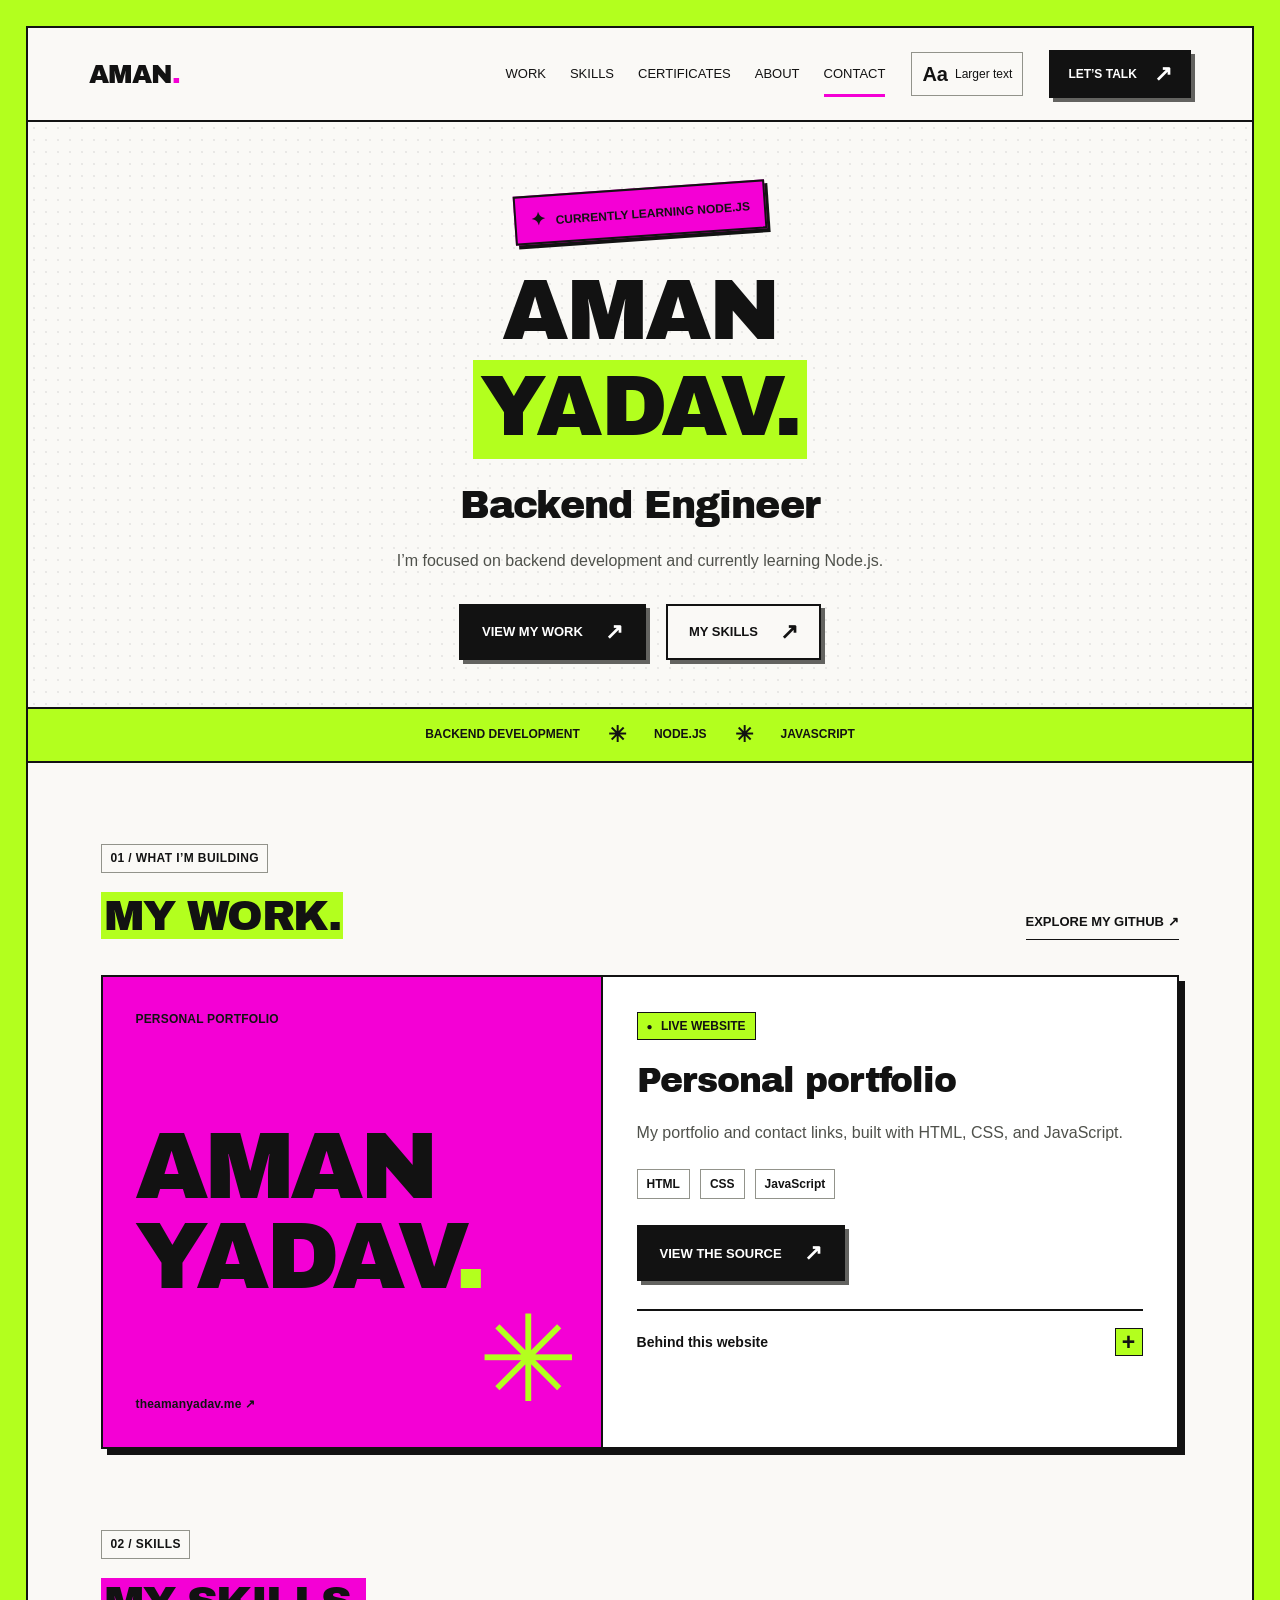
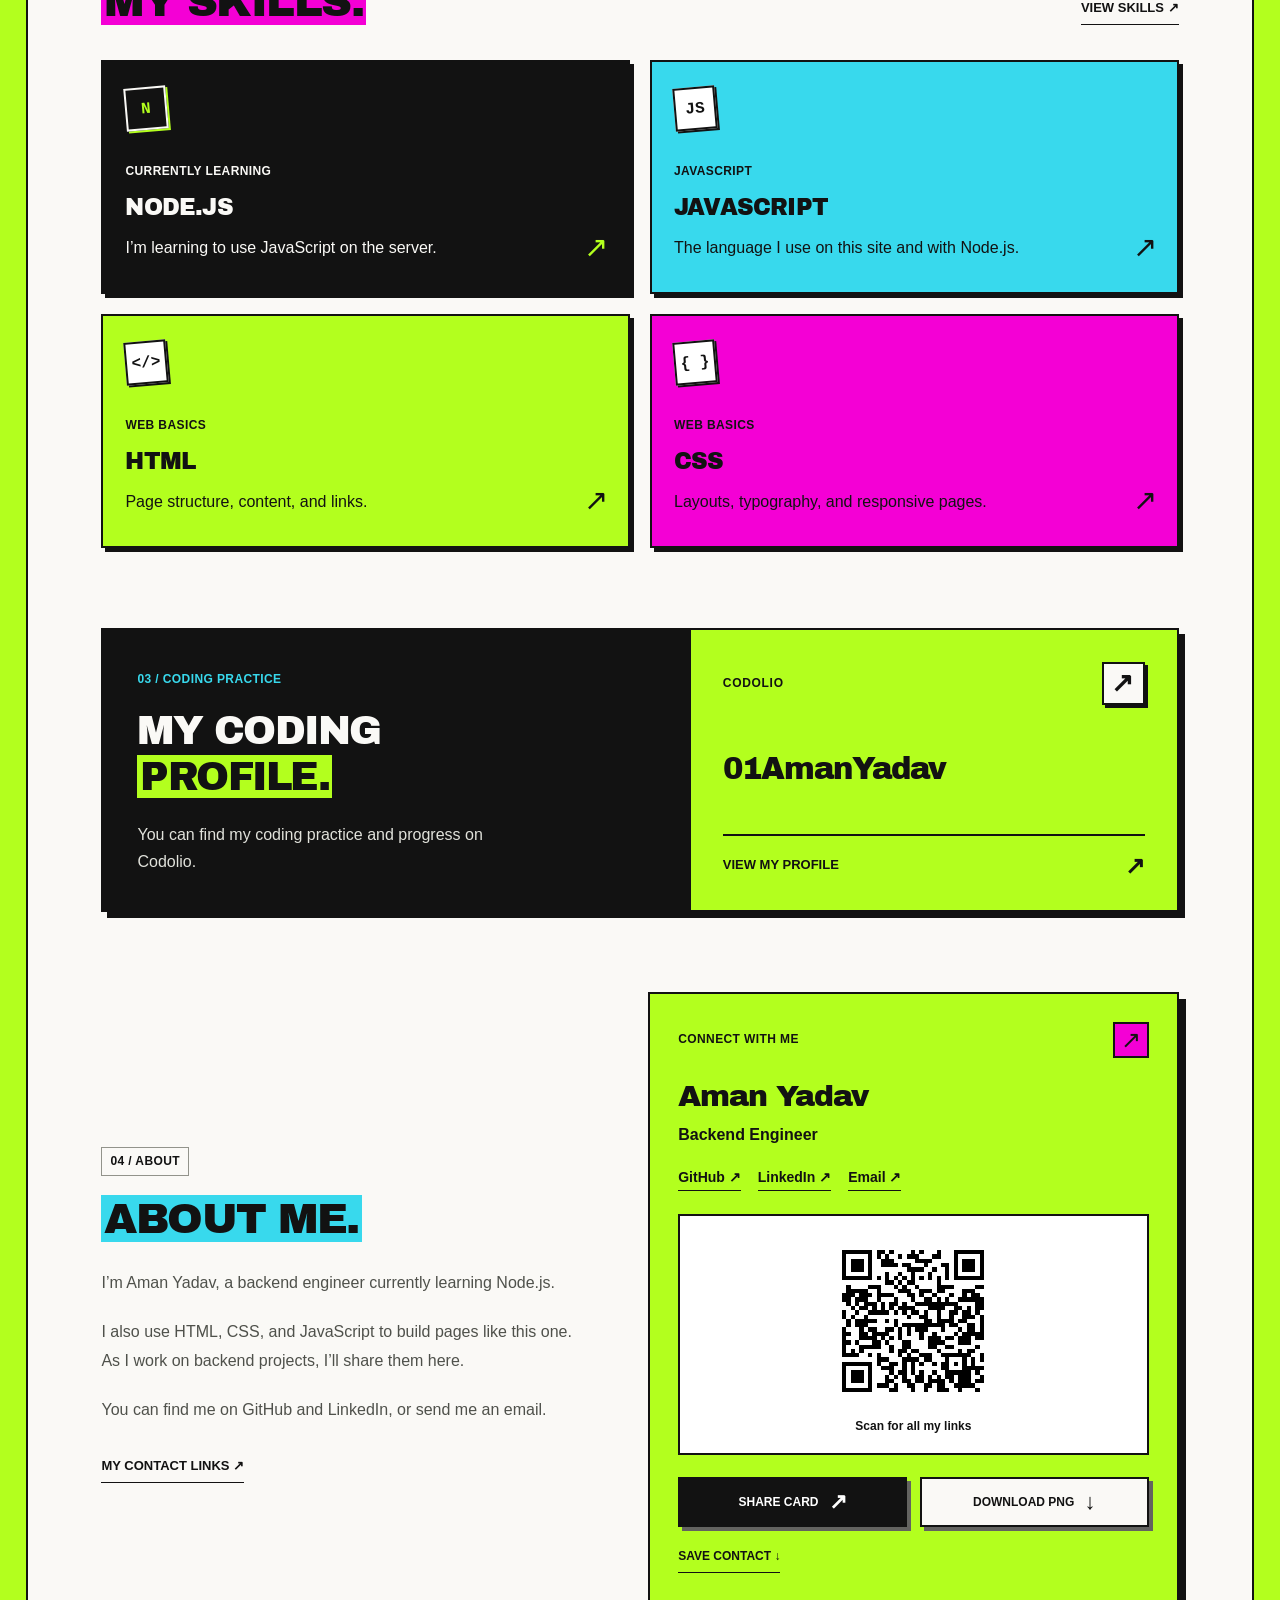
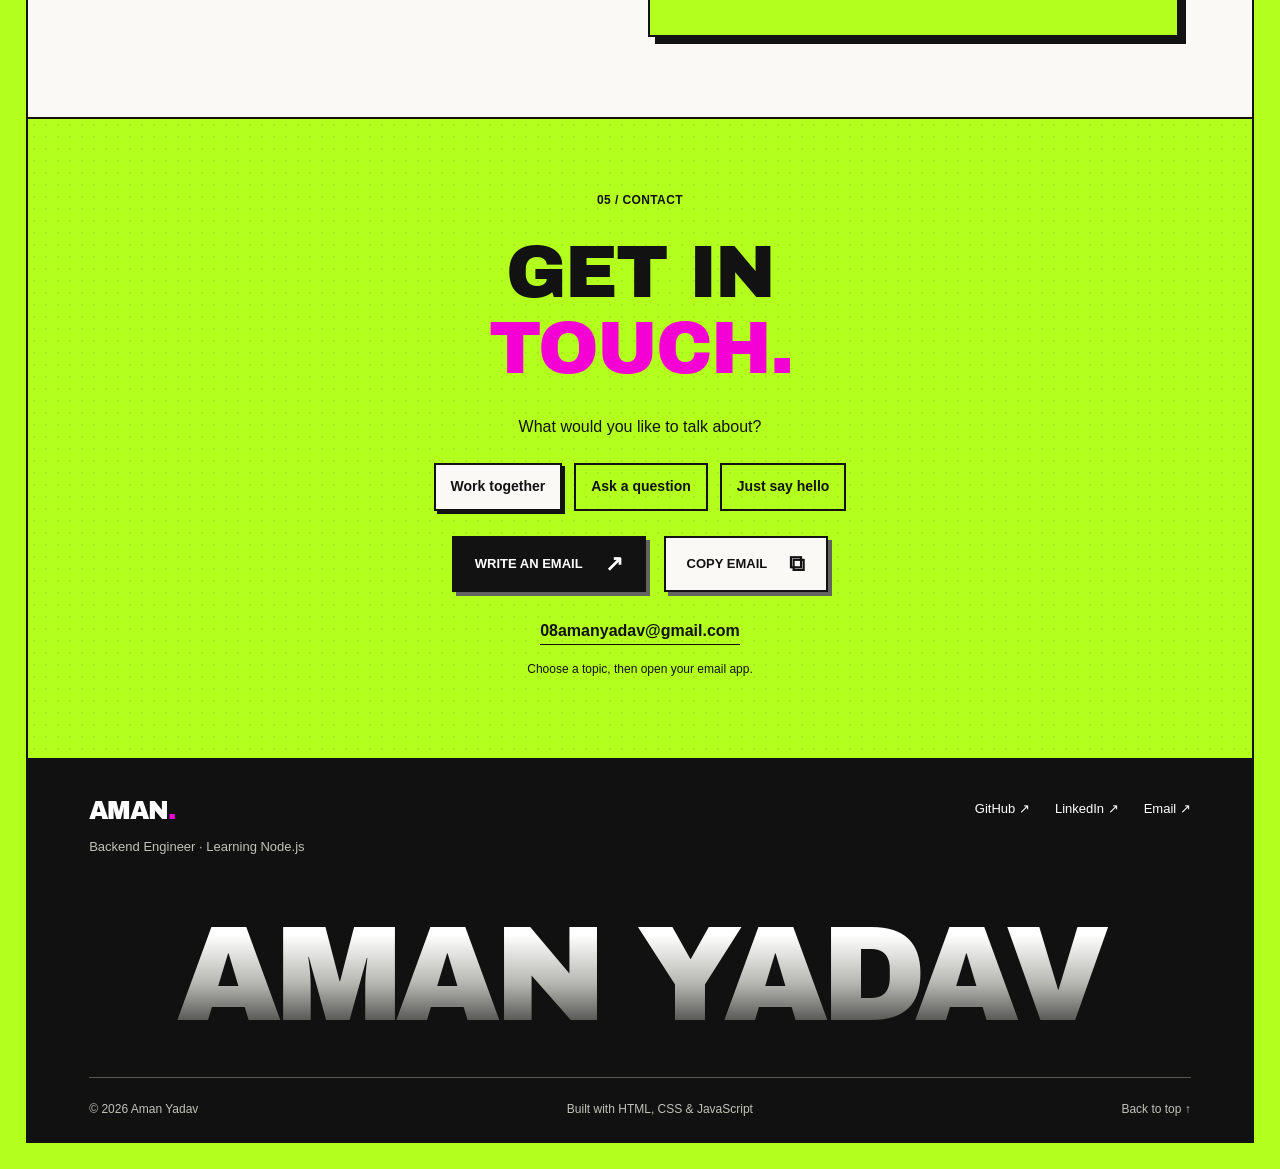
==== commit d503577a: "Add concise coding practice section linking to Aman’s Codolio profile" ====
--- a/index.html
+++ b/index.html
@@ -1,14 +1,15 @@
-<!doctype html><html lang="en"><head><meta charset="utf-8"><meta name="viewport" content="width=device-width, initial-scale=1"><meta name="description" content="Aman Yadav — Backend Engineer. Currently learning Node.js. Projects, skills, and contact links."><meta name="theme-color" content="#b3ff1e"><title>Aman Yadav — Backend Engineer</title><link rel="canonical" href="https://theamanyadav.me/"><link rel="icon" href="data:image/svg+xml,%3Csvg xmlns='http://www.w3.org/2000/svg' viewBox='0 0 64 64'%3E%3Crect width='64' height='64' fill='%23b3ff1e'/%3E%3Ctext x='32' y='46' text-anchor='middle' font-family='Arial,sans-serif' font-weight='900' font-size='39'%3EA%3C/text%3E%3C/svg%3E"><link rel="preload" href="assets/ArchivoBlack-Regular.ttf" as="font" type="font/ttf" crossorigin><link rel="stylesheet" href="styles.css"></head><body><a class="skip" href="#main">Skip to content</a><div class="scroll-progress" aria-hidden="true"></div><div class="page"><header class="site-header"><a class="identity" href="index.html" aria-label="Aman Yadav, home">AMAN<span class="brand-dot">.</span></a><nav aria-label="Main navigation"><a href="#work">Work</a><a href="skills.html">Skills</a><a href="certificates.html">Certificates</a><a href="#about">About</a><a href="#contact">Contact</a></nav><button class="reading-toggle" type="button" aria-pressed="false" aria-label="Use larger text" title="Use larger text"><span aria-hidden="true">Aa</span><span class="reading-label">Larger text</span></button><a class="button button-black header-cta" href="mailto:08amanyadav@gmail.com">LET’S TALK <span aria-hidden="true">↗</span></a></header><main id="main">
-<section class="hero dotted" aria-labelledby="hero-title">
-<p class="sticker sticker-pink hero-sticker"><span aria-hidden="true">✦</span> CURRENTLY LEARNING NODE.JS</p>
-<h1 id="hero-title">AMAN<br><mark>YADAV.</mark></h1><p class="hero-role">Backend Engineer</p>
-<p class="hero-copy">I’m focused on backend development and currently learning Node.js.</p>
-<div class="hero-actions"><a class="button button-black" href="#work">VIEW MY WORK <span aria-hidden="true">↗</span></a><a class="button button-white" href="skills.html">MY SKILLS <span aria-hidden="true">↗</span></a></div>
-</section>
-<div class="ticker" aria-label="Backend development, Node.js, JavaScript"><span>BACKEND DEVELOPMENT</span><b aria-hidden="true">✳</b><span>NODE.JS</span><b aria-hidden="true">✳</b><span>JAVASCRIPT</span></div>
-<section id="work" class="section work" aria-labelledby="work-title"><div class="section-head"><div><p class="eyebrow">01 / WHAT I’M BUILDING</p><h2 id="work-title"><mark>MY WORK.</mark></h2></div><a class="text-link" href="https://github.com/01amanyadav" target="_blank" rel="noopener noreferrer">EXPLORE MY GITHUB ↗</a></div>
-<article class="live-project"><div class="site-art" aria-hidden="true"><span class="site-art-label">PERSONAL PORTFOLIO</span><span class="site-art-name">AMAN<br>YADAV<span>.</span></span><span class="site-art-domain">theamanyadav.me ↗</span><span class="site-art-spark">✳</span></div><div class="live-project-content"><span class="project-state"><span aria-hidden="true">●</span> LIVE WEBSITE</span><h3>Personal portfolio</h3><p>My portfolio and contact links, built with HTML, CSS, and JavaScript.</p><ul class="project-tags" aria-label="Built with"><li>HTML</li><li>CSS</li><li>JavaScript</li></ul><a class="button button-black" href="https://github.com/01amanyadav/01amanyadav.github.io" target="_blank" rel="noopener noreferrer">VIEW THE SOURCE <span aria-hidden="true">↗</span></a><details class="project-details"><summary>Behind this website <span aria-hidden="true">+</span></summary><div><p>A responsive layout, keyboard-friendly controls, readable typography, and motion that respects your preferences.</p><p>Try the text-size switch at the top, explore the Skills page, or copy my email below.</p></div></details></div></article></section>
-<section class="section toolkit" aria-labelledby="toolkit-title"><div class="section-head"><div><p class="eyebrow">02 / SKILLS</p><h2 id="toolkit-title"><mark class="pink">MY SKILLS.</mark></h2></div><a class="text-link" href="skills.html">VIEW SKILLS ↗</a></div><div class="toolkit-grid"><a class="tool-card node-card" href="skills.html#nodejs"><span class="tool-icon" aria-hidden="true">N</span><span class="eyebrow">CURRENTLY LEARNING</span><h3>NODE.JS</h3><p>I’m learning to use JavaScript on the server.</p><span class="card-arrow" aria-hidden="true">↗</span></a><a class="tool-card cyan-card" href="skills.html#javascript"><span class="tool-icon" aria-hidden="true">JS</span><span class="eyebrow">JAVASCRIPT</span><h3>JAVASCRIPT</h3><p>The language I use on this site and with Node.js.</p><span class="card-arrow" aria-hidden="true">↗</span></a><a class="tool-card lime-card" href="skills.html#html"><span class="tool-icon" aria-hidden="true">&lt;/&gt;</span><span class="eyebrow">WEB BASICS</span><h3>HTML</h3><p>Page structure, content, and links.</p><span class="card-arrow" aria-hidden="true">↗</span></a><a class="tool-card pink-card" href="skills.html#css"><span class="tool-icon" aria-hidden="true">{ }</span><span class="eyebrow">WEB BASICS</span><h3>CSS</h3><p>Layouts, typography, and responsive pages.</p><span class="card-arrow" aria-hidden="true">↗</span></a></div></section>
-<section id="about" class="section about" aria-labelledby="about-title"><div class="about-content"><p class="eyebrow">03 / ABOUT</p><h2 id="about-title"><mark class="cyan">ABOUT ME.</mark></h2><p>I’m Aman Yadav, a backend engineer currently learning Node.js.</p><p>I also use HTML, CSS, and JavaScript to build pages like this one. As I work on backend projects, I’ll share them here.</p><p>You can find me on GitHub and LinkedIn, or send me an email.</p><a class="text-link" href="connect.html">MY CONTACT LINKS ↗</a></div><aside class="connection-card" aria-label="Aman Yadav’s shareable contact card"><div class="connect-card-heading"><span class="eyebrow">CONNECT WITH ME</span><a href="connect.html" aria-label="Open Aman’s contact page">↗</a></div><h3>Aman Yadav</h3><p class="connect-card-role">Backend Engineer</p><div class="connect-card-links"><a href="https://github.com/01amanyadav" target="_blank" rel="noopener noreferrer">GitHub ↗</a><a href="https://linkedin.com/in/08amanyadav" target="_blank" rel="noopener noreferrer">LinkedIn ↗</a><a href="mailto:08amanyadav@gmail.com">Email ↗</a></div><figure class="card-qr"><a href="connect.html" aria-label="Open the links encoded in this QR code"><img src="assets/connect-qr.svg" width="176" height="176" alt="QR code for Aman Yadav’s contact page"></a><figcaption>Scan for all my links</figcaption></figure><div class="card-actions"><button type="button" class="button button-black" data-share-profile>Share card <span aria-hidden="true">↗</span></button><a class="button button-white" href="assets/aman-yadav-card.png" download="Aman-Yadav-Card.png">Download PNG <span aria-hidden="true">↓</span></a></div><a class="save-contact text-link" href="assets/aman-yadav.vcf" download="Aman-Yadav.vcf">SAVE CONTACT ↓</a><p class="share-status" role="status" aria-live="polite"></p></aside></section>
-<section id="contact" class="contact dotted" aria-labelledby="contact-title"><p class="eyebrow">04 / CONTACT</p><h2 id="contact-title">GET IN<br><span class="pink-text">TOUCH.</span></h2><p>What would you like to talk about?</p><div class="contact-topics" role="group" aria-label="Choose an email topic"><button type="button" class="topic-button" data-subject="Let's work together" aria-pressed="true">Work together</button><button type="button" class="topic-button" data-subject="I have a question" aria-pressed="false">Ask a question</button><button type="button" class="topic-button" data-subject="Hello, Aman!" aria-pressed="false">Just say hello</button></div><div class="contact-actions"><a id="contact-email" class="button button-black" href="mailto:08amanyadav@gmail.com?subject=Let%27s%20work%20together">WRITE AN EMAIL <span aria-hidden="true">↗</span></a><button type="button" class="button button-white copy-email" data-copy-email>Copy email <span aria-hidden="true">⧉</span></button></div><a class="email-address" href="mailto:08amanyadav@gmail.com">08amanyadav@gmail.com</a><p class="copy-status" role="status" aria-live="polite" id="copy-status">Choose a topic, then open your email app.</p></section>
-</main><footer><div class="footer-top"><a class="identity" href="index.html">AMAN<span class="brand-dot">.</span></a><p>Backend Engineer · Learning Node.js</p><div><a href="https://github.com/01amanyadav" target="_blank" rel="noopener noreferrer">GitHub ↗</a><a href="https://linkedin.com/in/08amanyadav" target="_blank" rel="noopener noreferrer">LinkedIn ↗</a><a href="mailto:08amanyadav@gmail.com">Email ↗</a></div></div><a class="footer-name" href="index.html">AMAN YADAV</a><div class="footer-meta"><span>© <span id="year">2026</span> Aman Yadav</span><span>Built with HTML, CSS & JavaScript</span><a href="#">Back to top ↑</a></div></footer></div><script src="script.js"></script></body></html>
+<!doctype html><html lang="en"><head><meta charset="utf-8"><meta name="viewport" content="width=device-width, initial-scale=1"><meta name="description" content="Aman Yadav — Backend Engineer. Currently learning Node.js. Projects, skills, and contact links."><meta name="theme-color" content="#b3ff1e"><title>Aman Yadav — Backend Engineer</title><link rel="canonical" href="https://theamanyadav.me/"><link rel="icon" href="data:image/svg+xml,%3Csvg xmlns='http://www.w3.org/2000/svg' viewBox='0 0 64 64'%3E%3Crect width='64' height='64' fill='%23b3ff1e'/%3E%3Ctext x='32' y='46' text-anchor='middle' font-family='Arial,sans-serif' font-weight='900' font-size='39'%3EA%3C/text%3E%3C/svg%3E"><link rel="preload" href="assets/ArchivoBlack-Regular.ttf" as="font" type="font/ttf" crossorigin><link rel="stylesheet" href="styles.css"></head><body><a class="skip" href="#main">Skip to content</a><div class="scroll-progress" aria-hidden="true"></div><div class="page"><header class="site-header"><a class="identity" href="index.html" aria-label="Aman Yadav, home">AMAN<span class="brand-dot">.</span></a><nav aria-label="Main navigation"><a href="#work">Work</a><a href="skills.html">Skills</a><a href="certificates.html">Certificates</a><a href="#about">About</a><a href="#contact">Contact</a></nav><button class="reading-toggle" type="button" aria-pressed="false" aria-label="Use larger text" title="Use larger text"><span aria-hidden="true">Aa</span><span class="reading-label">Larger text</span></button><a class="button button-black header-cta" href="mailto:08amanyadav@gmail.com">LET’S TALK <span aria-hidden="true">↗</span></a></header><main id="main">
+<section class="hero dotted" aria-labelledby="hero-title">
+<p class="sticker sticker-pink hero-sticker"><span aria-hidden="true">✦</span> CURRENTLY LEARNING NODE.JS</p>
+<h1 id="hero-title">AMAN<br><mark>YADAV.</mark></h1><p class="hero-role">Backend Engineer</p>
+<p class="hero-copy">I’m focused on backend development and currently learning Node.js.</p>
+<div class="hero-actions"><a class="button button-black" href="#work">VIEW MY WORK <span aria-hidden="true">↗</span></a><a class="button button-white" href="skills.html">MY SKILLS <span aria-hidden="true">↗</span></a></div>
+</section>
+<div class="ticker" aria-label="Backend development, Node.js, JavaScript"><span>BACKEND DEVELOPMENT</span><b aria-hidden="true">✳</b><span>NODE.JS</span><b aria-hidden="true">✳</b><span>JAVASCRIPT</span></div>
+<section id="work" class="section work" aria-labelledby="work-title"><div class="section-head"><div><p class="eyebrow">01 / WHAT I’M BUILDING</p><h2 id="work-title"><mark>MY WORK.</mark></h2></div><a class="text-link" href="https://github.com/01amanyadav" target="_blank" rel="noopener noreferrer">EXPLORE MY GITHUB ↗</a></div>
+<article class="live-project"><div class="site-art" aria-hidden="true"><span class="site-art-label">PERSONAL PORTFOLIO</span><span class="site-art-name">AMAN<br>YADAV<span>.</span></span><span class="site-art-domain">theamanyadav.me ↗</span><span class="site-art-spark">✳</span></div><div class="live-project-content"><span class="project-state"><span aria-hidden="true">●</span> LIVE WEBSITE</span><h3>Personal portfolio</h3><p>My portfolio and contact links, built with HTML, CSS, and JavaScript.</p><ul class="project-tags" aria-label="Built with"><li>HTML</li><li>CSS</li><li>JavaScript</li></ul><a class="button button-black" href="https://github.com/01amanyadav/01amanyadav.github.io" target="_blank" rel="noopener noreferrer">VIEW THE SOURCE <span aria-hidden="true">↗</span></a><details class="project-details"><summary>Behind this website <span aria-hidden="true">+</span></summary><div><p>A responsive layout, keyboard-friendly controls, readable typography, and motion that respects your preferences.</p><p>Try the text-size switch at the top, explore the Skills page, or copy my email below.</p></div></details></div></article></section>
+<section class="section toolkit" aria-labelledby="toolkit-title"><div class="section-head"><div><p class="eyebrow">02 / SKILLS</p><h2 id="toolkit-title"><mark class="pink">MY SKILLS.</mark></h2></div><a class="text-link" href="skills.html">VIEW SKILLS ↗</a></div><div class="toolkit-grid"><a class="tool-card node-card" href="skills.html#nodejs"><span class="tool-icon" aria-hidden="true">N</span><span class="eyebrow">CURRENTLY LEARNING</span><h3>NODE.JS</h3><p>I’m learning to use JavaScript on the server.</p><span class="card-arrow" aria-hidden="true">↗</span></a><a class="tool-card cyan-card" href="skills.html#javascript"><span class="tool-icon" aria-hidden="true">JS</span><span class="eyebrow">JAVASCRIPT</span><h3>JAVASCRIPT</h3><p>The language I use on this site and with Node.js.</p><span class="card-arrow" aria-hidden="true">↗</span></a><a class="tool-card lime-card" href="skills.html#html"><span class="tool-icon" aria-hidden="true">&lt;/&gt;</span><span class="eyebrow">WEB BASICS</span><h3>HTML</h3><p>Page structure, content, and links.</p><span class="card-arrow" aria-hidden="true">↗</span></a><a class="tool-card pink-card" href="skills.html#css"><span class="tool-icon" aria-hidden="true">{ }</span><span class="eyebrow">WEB BASICS</span><h3>CSS</h3><p>Layouts, typography, and responsive pages.</p><span class="card-arrow" aria-hidden="true">↗</span></a></div></section>
+<section id="coding" class="section coding" aria-labelledby="coding-title"><div class="coding-panel"><div class="coding-copy"><p class="eyebrow">03 / CODING PRACTICE</p><h2 id="coding-title">MY CODING<br><mark>PROFILE.</mark></h2><p>You can find my coding practice and progress on Codolio.</p></div><a class="coding-profile" href="https://codolio.com/profile/01AmanYadav" target="_blank" rel="noopener noreferrer"><span class="coding-service">CODOLIO <span aria-hidden="true">↗</span></span><span class="coding-handle">01AmanYadav</span><span class="coding-profile-action">VIEW MY PROFILE <span aria-hidden="true">↗</span></span></a></div></section>
+<section id="about" class="section about" aria-labelledby="about-title"><div class="about-content"><p class="eyebrow">04 / ABOUT</p><h2 id="about-title"><mark class="cyan">ABOUT ME.</mark></h2><p>I’m Aman Yadav, a backend engineer currently learning Node.js.</p><p>I also use HTML, CSS, and JavaScript to build pages like this one. As I work on backend projects, I’ll share them here.</p><p>You can find me on GitHub and LinkedIn, or send me an email.</p><a class="text-link" href="connect.html">MY CONTACT LINKS ↗</a></div><aside class="connection-card" aria-label="Aman Yadav’s shareable contact card"><div class="connect-card-heading"><span class="eyebrow">CONNECT WITH ME</span><a href="connect.html" aria-label="Open Aman’s contact page">↗</a></div><h3>Aman Yadav</h3><p class="connect-card-role">Backend Engineer</p><div class="connect-card-links"><a href="https://github.com/01amanyadav" target="_blank" rel="noopener noreferrer">GitHub ↗</a><a href="https://linkedin.com/in/08amanyadav" target="_blank" rel="noopener noreferrer">LinkedIn ↗</a><a href="mailto:08amanyadav@gmail.com">Email ↗</a></div><figure class="card-qr"><a href="connect.html" aria-label="Open the links encoded in this QR code"><img src="assets/connect-qr.svg" width="176" height="176" alt="QR code for Aman Yadav’s contact page"></a><figcaption>Scan for all my links</figcaption></figure><div class="card-actions"><button type="button" class="button button-black" data-share-profile>Share card <span aria-hidden="true">↗</span></button><a class="button button-white" href="assets/aman-yadav-card.png" download="Aman-Yadav-Card.png">Download PNG <span aria-hidden="true">↓</span></a></div><a class="save-contact text-link" href="assets/aman-yadav.vcf" download="Aman-Yadav.vcf">SAVE CONTACT ↓</a><p class="share-status" role="status" aria-live="polite"></p></aside></section>
+<section id="contact" class="contact dotted" aria-labelledby="contact-title"><p class="eyebrow">05 / CONTACT</p><h2 id="contact-title">GET IN<br><span class="pink-text">TOUCH.</span></h2><p>What would you like to talk about?</p><div class="contact-topics" role="group" aria-label="Choose an email topic"><button type="button" class="topic-button" data-subject="Let's work together" aria-pressed="true">Work together</button><button type="button" class="topic-button" data-subject="I have a question" aria-pressed="false">Ask a question</button><button type="button" class="topic-button" data-subject="Hello, Aman!" aria-pressed="false">Just say hello</button></div><div class="contact-actions"><a id="contact-email" class="button button-black" href="mailto:08amanyadav@gmail.com?subject=Let%27s%20work%20together">WRITE AN EMAIL <span aria-hidden="true">↗</span></a><button type="button" class="button button-white copy-email" data-copy-email>Copy email <span aria-hidden="true">⧉</span></button></div><a class="email-address" href="mailto:08amanyadav@gmail.com">08amanyadav@gmail.com</a><p class="copy-status" role="status" aria-live="polite" id="copy-status">Choose a topic, then open your email app.</p></section>
+</main><footer><div class="footer-top"><a class="identity" href="index.html">AMAN<span class="brand-dot">.</span></a><p>Backend Engineer · Learning Node.js</p><div><a href="https://github.com/01amanyadav" target="_blank" rel="noopener noreferrer">GitHub ↗</a><a href="https://linkedin.com/in/08amanyadav" target="_blank" rel="noopener noreferrer">LinkedIn ↗</a><a href="mailto:08amanyadav@gmail.com">Email ↗</a></div></div><a class="footer-name" href="index.html">AMAN YADAV</a><div class="footer-meta"><span>© <span id="year">2026</span> Aman Yadav</span><span>Built with HTML, CSS & JavaScript</span><a href="#">Back to top ↑</a></div></footer></div><script src="script.js"></script></body></html>
--- a/styles.css
+++ b/styles.css
@@ -32,3 +32,13 @@
 .site-header nav{flex-wrap:wrap}
 @media(max-width:1100px){.site-header{column-gap:17px}.site-header nav{column-gap:17px}}
 @media(max-width:480px){.site-header nav{justify-content:space-between;column-gap:12px;row-gap:2px}.site-header nav a{font-size:var(--label);min-height:40px;display:flex;align-items:center}}
+
+/* Public coding profile: a compact link to the current source. */
+.coding-panel{display:grid;grid-template-columns:1.2fr 1fr;border:var(--line);box-shadow:6px 6px 0 var(--ink);background:var(--ink);color:var(--paper)}
+.coding-copy{padding:34px;min-width:0}.coding-copy>.eyebrow{color:var(--cyan);margin-bottom:19px}.coding-copy h2{font-size:clamp(29px,3.1vw,43px);line-height:1.15}.coding-copy>p:last-child{font-size:var(--copy);color:#e1e2db;max-width:360px;margin-top:22px}
+.coding-profile{display:flex;flex-direction:column;justify-content:space-between;gap:32px;min-width:0;padding:32px;background:var(--lime);color:var(--ink);border-left:var(--line)}
+.coding-service{display:flex;justify-content:space-between;align-items:center;gap:16px;font-size:var(--label);font-weight:700;letter-spacing:.7px}.coding-service>span{display:grid;place-items:center;flex-shrink:0;width:43px;height:43px;background:var(--paper);border:var(--line);box-shadow:3px 3px 0 var(--ink);font-size:27px;line-height:1}
+.coding-handle{display:block;font:900 clamp(23px,2.4vw,33px)/1.25 var(--display);letter-spacing:-1px;overflow-wrap:anywhere}.coding-profile-action{display:flex;align-items:center;justify-content:space-between;gap:12px;border-top:var(--line);padding-top:18px;font-size:calc(var(--label) + 1px);font-weight:700}.coding-profile-action>span{font-size:24px;line-height:1}.coding-profile:hover{background:var(--cyan)}.coding-profile:focus-visible{outline:3px solid var(--pink);outline-offset:6px}
+@media(prefers-reduced-motion:no-preference){.coding-profile{transition:background .18s}.coding-service>span{transition:transform .18s}.coding-profile:hover .coding-service>span{transform:translate(2px,-2px)}}
+@media(max-width:760px){.coding-panel{grid-template-columns:1fr}.coding-copy{padding:28px}.coding-profile{border-left:0;border-top:var(--line);padding:28px;gap:25px}.coding-copy h2{font-size:clamp(29px,5.4vw,40px)}.coding-handle{font-size:clamp(24px,5vw,32px)}}
+@media(max-width:480px){.coding-copy,.coding-profile{padding:24px 21px}.coding-copy h2{font-size:clamp(27px,7vw,34px)}.coding-panel{box-shadow:4px 4px 0 var(--ink)}}
